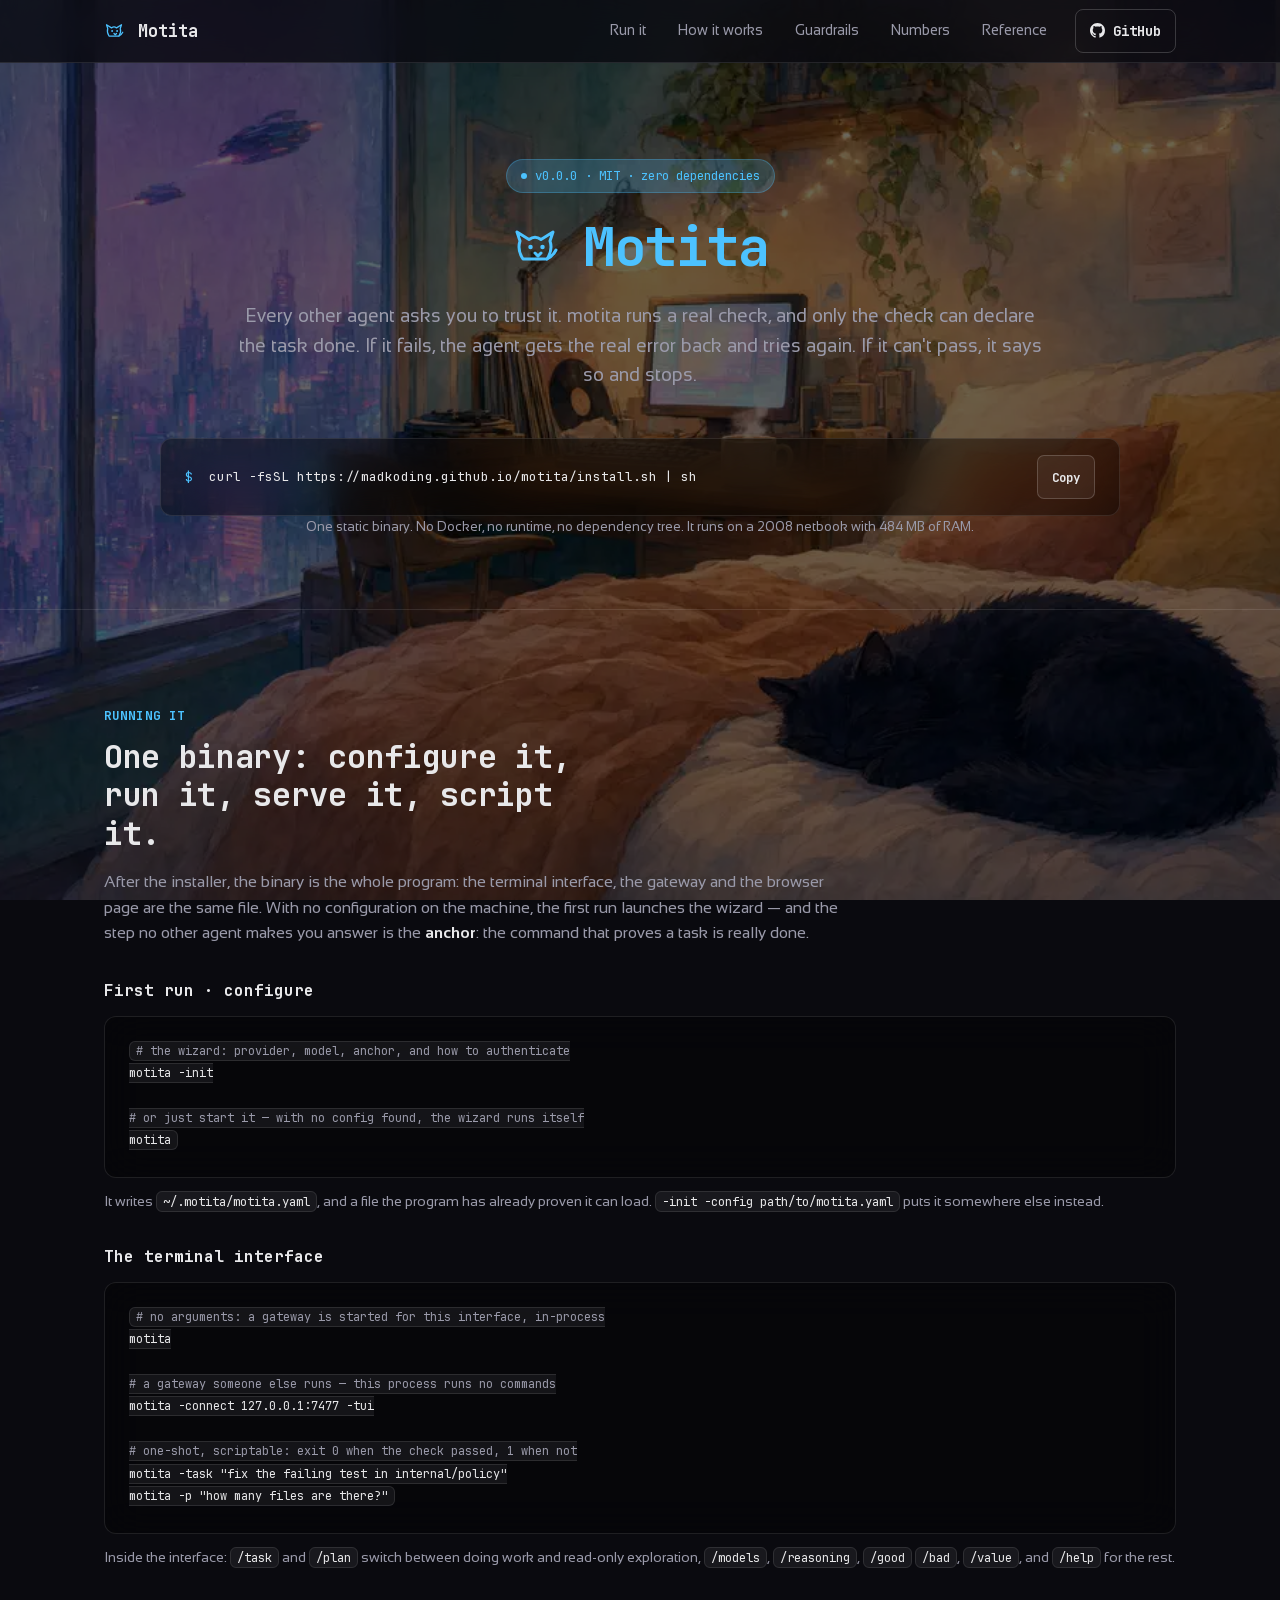
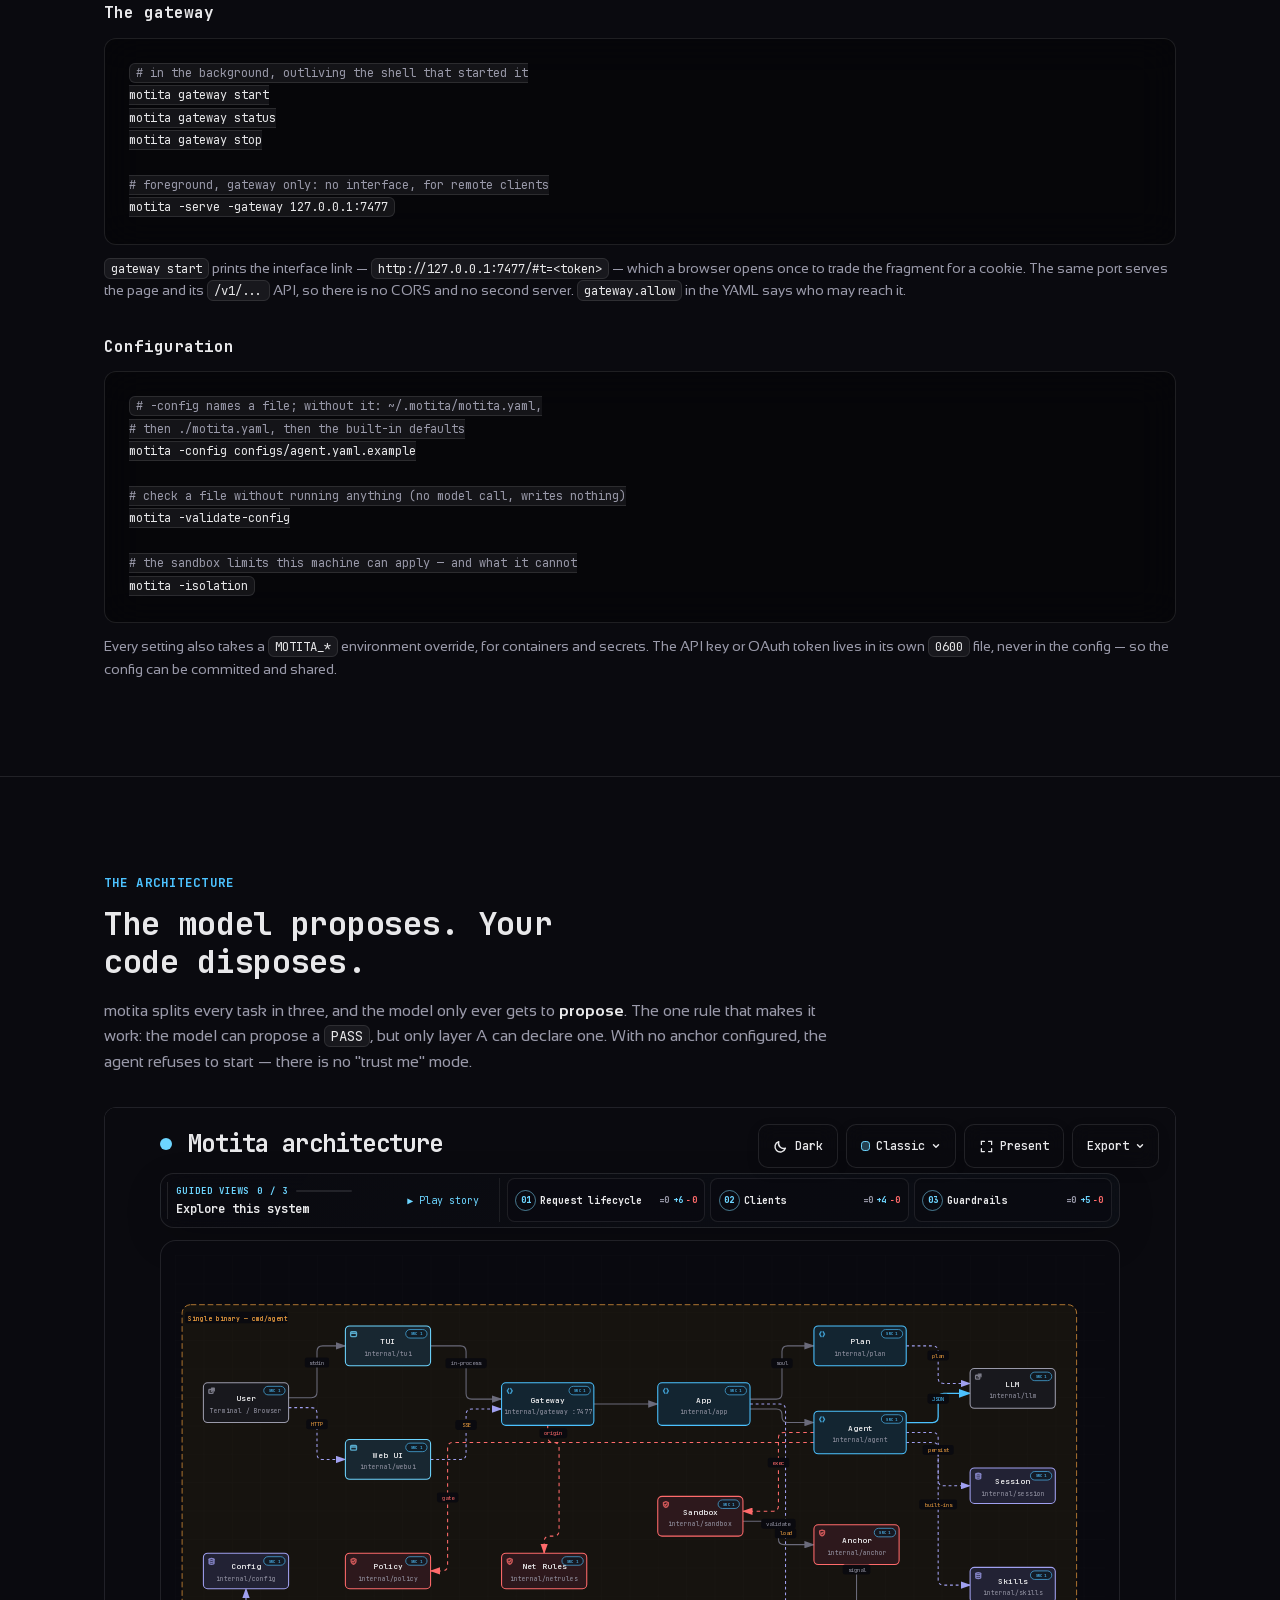
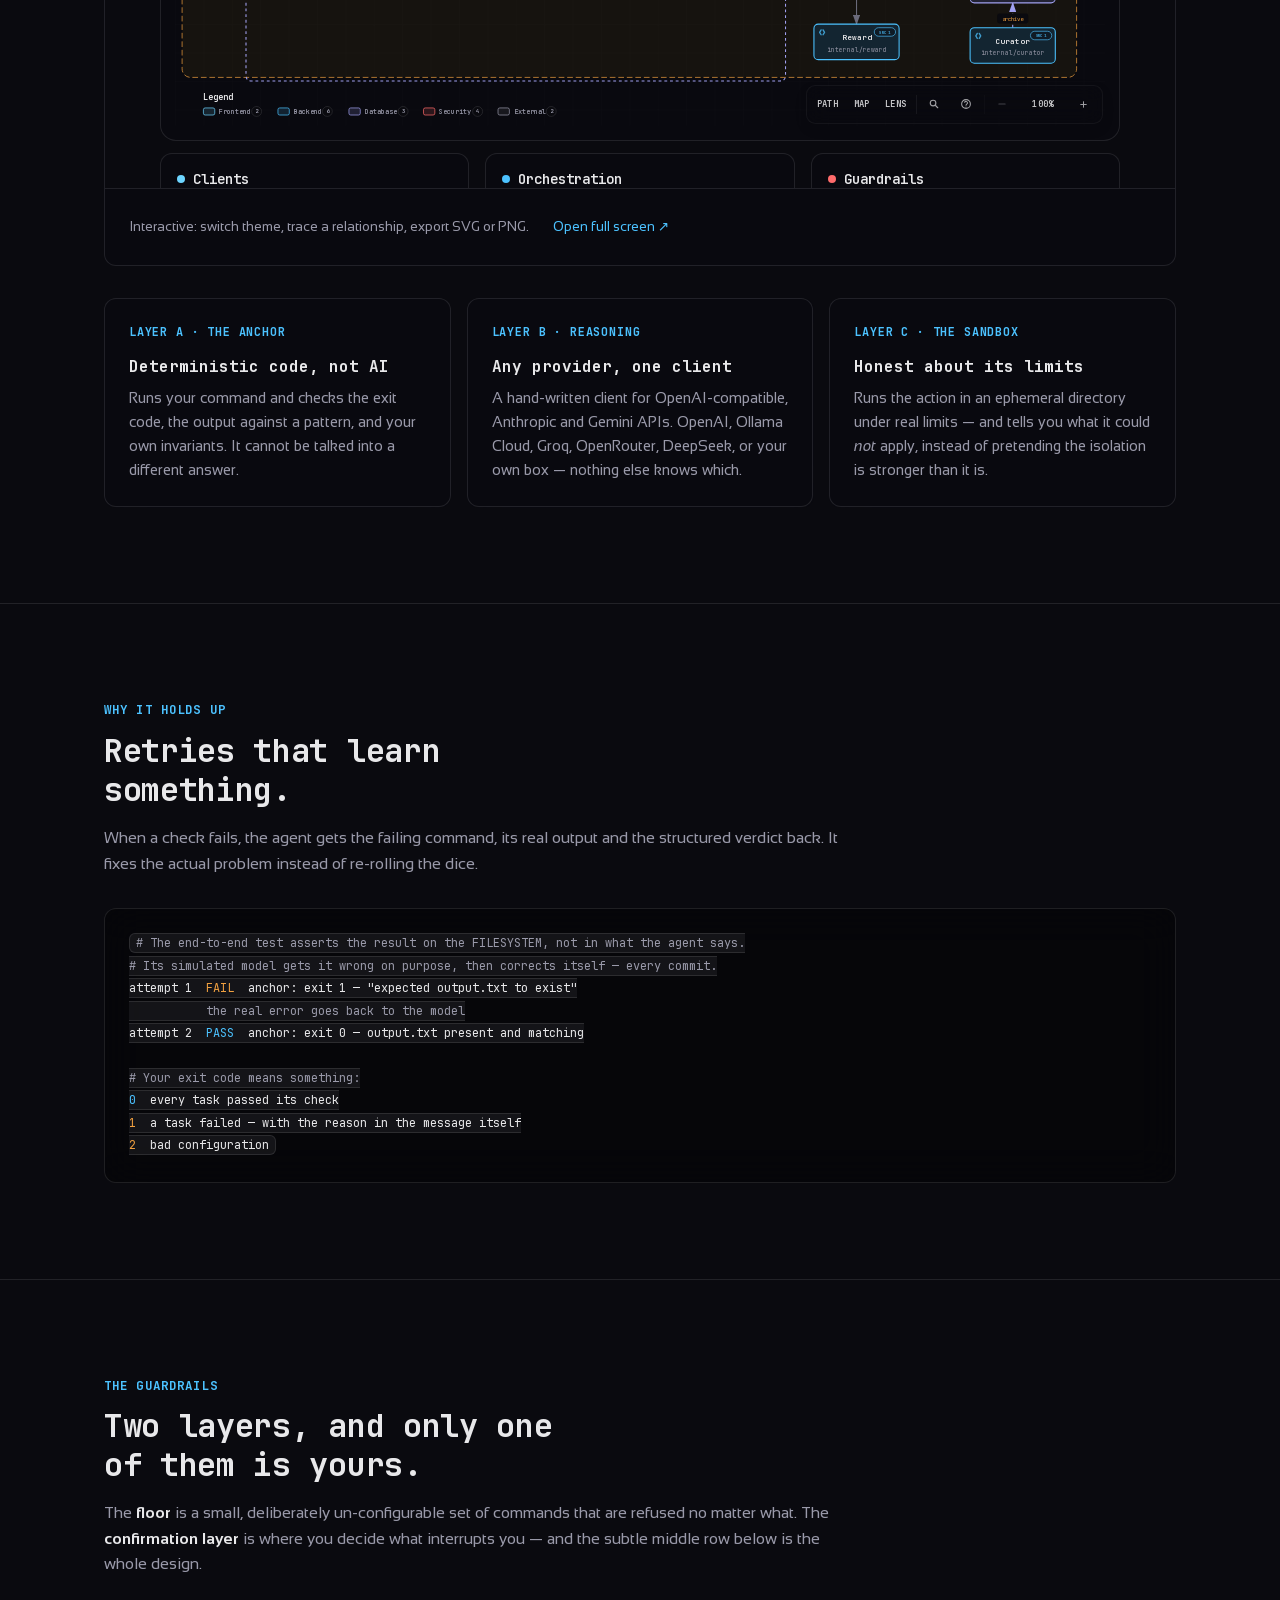
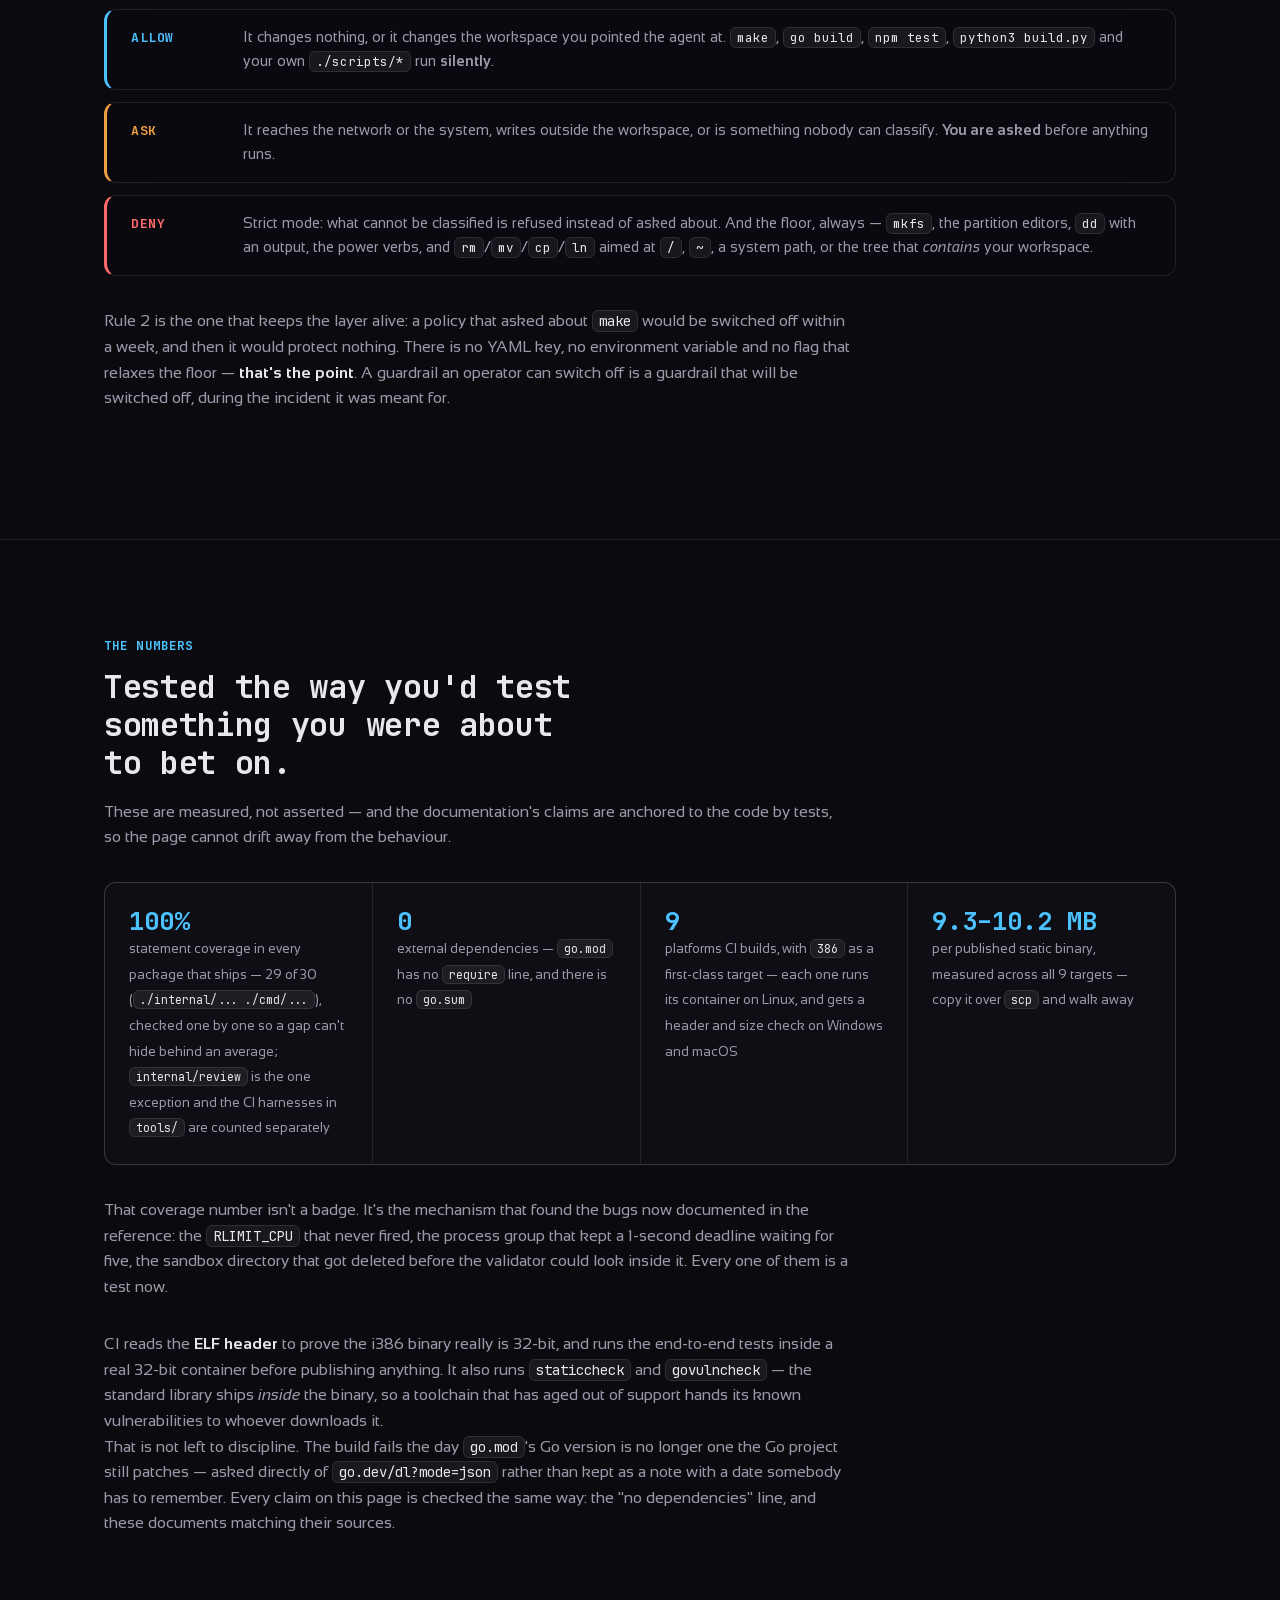
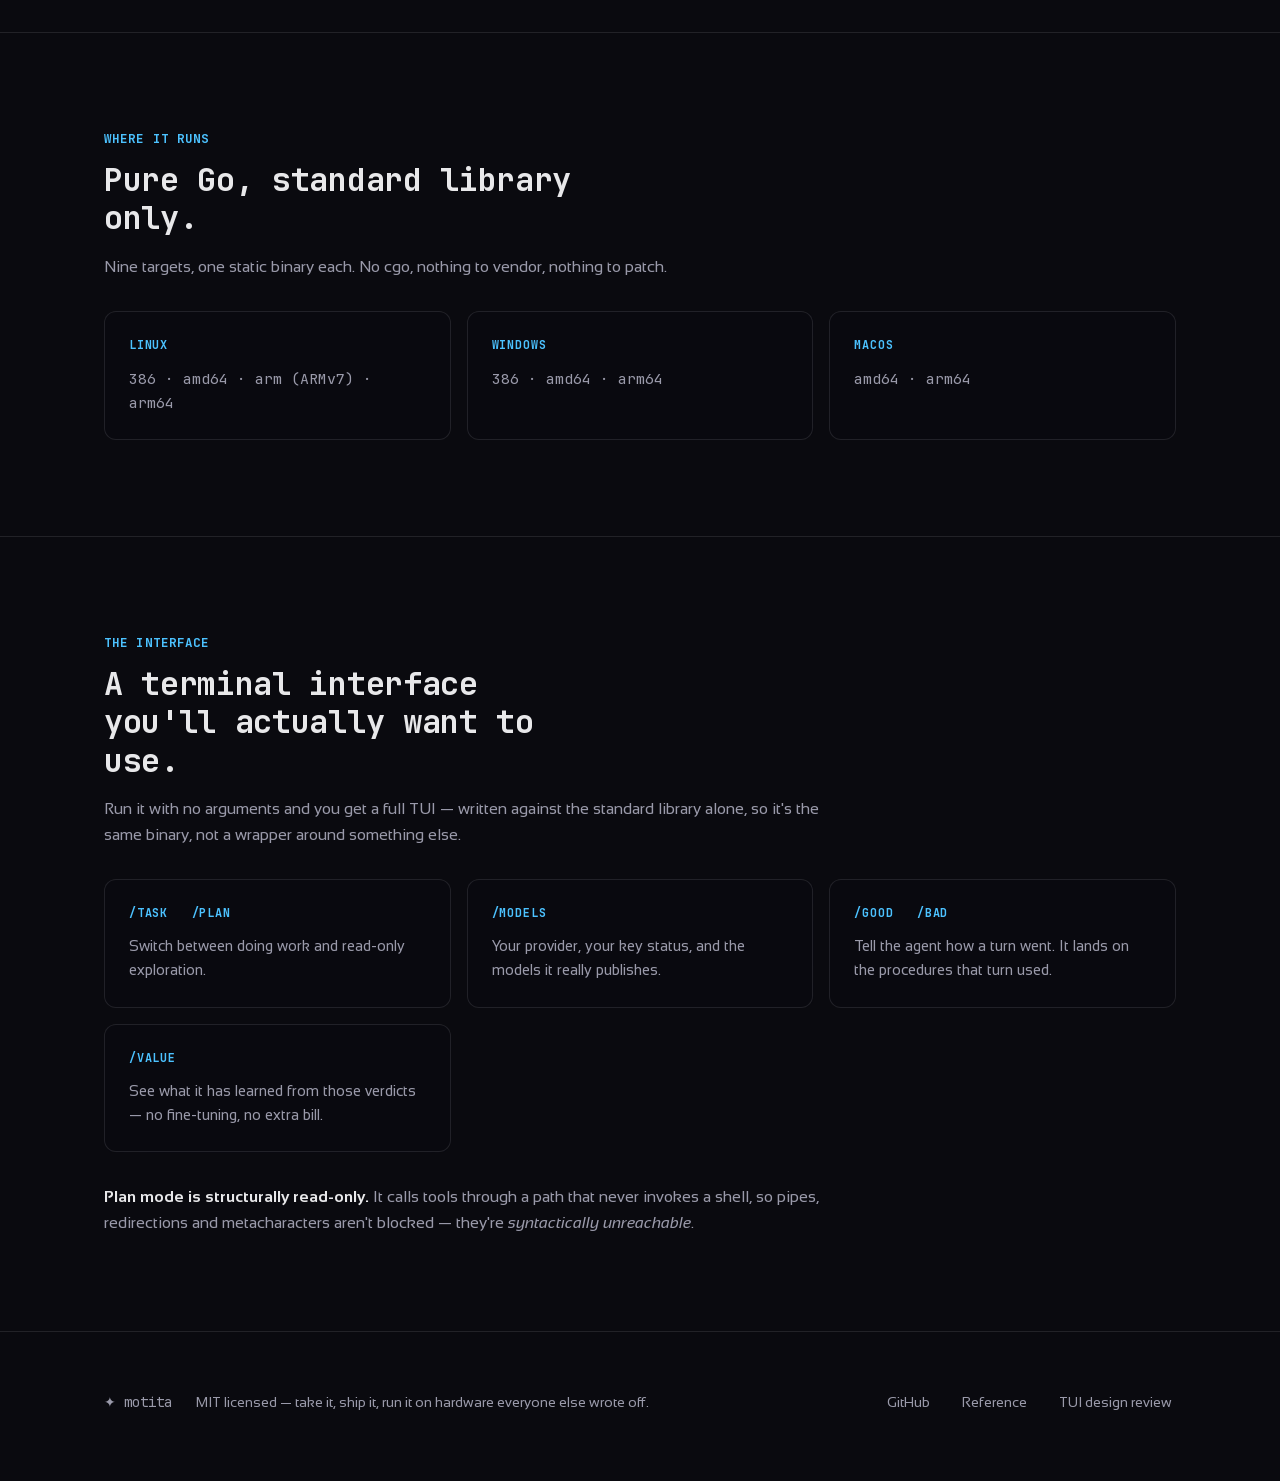
==== site/index.html @ f277465b "feat(site): the product's own design system, and a diagram that keeps up The pages were a palette of" ====
<!DOCTYPE html>
<html lang="en">
<head>
<meta charset="utf-8">
<meta name="viewport" content="width=device-width, initial-scale=1">
<title>Motita — the AI agent that has to prove it finished</title>
<meta name="description" content="A three-layer AI agent that runs a real check to prove a task is done. One static binary, zero dependencies, runs on a 2008 netbook.">
<meta name="color-scheme" content="dark">
<link rel="icon" href="data:image/svg+xml,<svg xmlns='http://www.w3.org/2000/svg' viewBox='0 0 32 32'><g stroke='%234cc2ff' stroke-width='2' fill='none' stroke-linecap='round' stroke-linejoin='round'><path d='M8 24 Q4 18 6 12 L4 6 L12 11 Q16 8 20 11 L28 6 L26 12 Q28 18 24 24 Z'/><circle cx='13' cy='16' r='1.5' fill='%234cc2ff' stroke='none'/><circle cx='21' cy='16' r='1.5' fill='%234cc2ff' stroke='none'/><path d='M16 20 L18 22 L20 20'/><path d='M24 24 Q28 22 30 18'/></g></svg>">
<!-- Preload the two faces the first paint needs, so the headline is not
     re-laid-out after the illustration has already shown. -->
<link rel="preload" href="fonts/Sansation-Bold.woff2" as="font" type="font/woff2" crossorigin>
<link rel="preload" href="fonts/Sansation-Regular.woff2" as="font" type="font/woff2" crossorigin>
<style>
  /* ─── The product's own fonts, self-hosted ──────────────────────
   * These are the SAME files the browser interface embeds (web/public/),
   * copied verbatim, so page and product are one artifact instead of two
   * that merely resemble each other. Self-hosted and not from a CDN: the
   * binary ships with zero external dependencies, and a page that pulled
   * its type from fonts.googleapis.com would be a claim it cannot keep.
   *
   * Weights are the ones the family actually HAS: Sansation is 300/400/700
   * (+ italics). Writing 500 or 600 here would be a request the browser
   * fakes by synthesis, which is a different letterform, not a heavier one.
   *
   * The icon face (JetBrainsMonoNerdFont-Icons.woff2, 932 KB of PUA glyphs)
   * is deliberately NOT copied: no page here prints a Nerd Font icon, and
   * fetching 932 KB to never draw a glyph is the waste the app's own
   * unicode-range exists to prevent. */
  @font-face {
    font-family: 'Sansation'; font-weight: 300; font-style: normal;
    src: url(fonts/Sansation-Light.woff2) format('woff2'); font-display: swap;
  }
  @font-face {
    font-family: 'Sansation'; font-weight: 300; font-style: italic;
    src: url(fonts/Sansation-LightItalic.woff2) format('woff2'); font-display: swap;
  }
  @font-face {
    font-family: 'Sansation'; font-weight: 400; font-style: normal;
    src: url(fonts/Sansation-Regular.woff2) format('woff2'); font-display: swap;
  }
  @font-face {
    font-family: 'Sansation'; font-weight: 400; font-style: italic;
    src: url(fonts/Sansation-Italic.woff2) format('woff2'); font-display: swap;
  }
  @font-face {
    font-family: 'Sansation'; font-weight: 700; font-style: normal;
    src: url(fonts/Sansation-Bold.woff2) format('woff2'); font-display: swap;
  }
  @font-face {
    font-family: 'Sansation'; font-weight: 700; font-style: italic;
    src: url(fonts/Sansation-BoldItalic.woff2) format('woff2'); font-display: swap;
  }
  @font-face {
    font-family: 'JetBrainsMonoNF'; font-weight: 400; font-style: normal;
    src: url(fonts/JetBrainsMonoNerdFont-Regular.woff2) format('woff2'); font-display: swap;
  }
  @font-face {
    font-family: 'JetBrainsMonoNF'; font-weight: 700; font-style: normal;
    src: url(fonts/JetBrainsMonoNerdFont-Bold.woff2) format('woff2'); font-display: swap;
  }

  /* ─── Design system: motita's own ────────────────────────────────
   * Every token below is read off the running product, not invented:
   *   accent          #4cc2ff  — the app's --accent (tailwind.config.js)
   *   base            #0a0a0f  — .app-bg's background-color
   *   surface         rgba(10,10,16,.78) — .frosted, over the illustration
   *   fg              #e8e8ea  — the app's primary text
   *   muted-fg        #9a9aaa  — the app's secondary text
   *   faint           #6a6a7a  — the app's labels and section headings
   *   warning         #f0a040  — the app's warning (App.tsx)
   *   danger          #ff6b6b  — the app's danger (tailwind.config.js)
   * The page kept a green (#22C55E) that appears nowhere in the product,
   * which meant the site and the thing it describes were two different
   * designs. Tokens first, so every surface reads from one place. */
  :root {
    color-scheme: dark;
    --bg: #0a0a0f;
    --bg-deep: rgba(0, 0, 0, 0.38);
    --card: rgba(10, 10, 16, 0.78);
    --card-solid: #16161e;
    --muted: rgba(255, 255, 255, 0.06);
    --fg: #e8e8ea;
    --muted-fg: #9a9aaa;
    --faint: #6a6a7a;
    --border: rgba(255, 255, 255, 0.10);
    --border-strong: rgba(255, 255, 255, 0.18);
    --accent: #4cc2ff;
    --accent-dim: #3aa8e0;
    --accent-glow: rgba(76, 194, 255, 0.2);
    --on-accent: #0a0a0f;
    --amber: #f0a040;
    --rose: #ff6b6b;
    --cyan: #6dd5ff;
    --violet: #a0a0f0;
    --ring: #4cc2ff;
    --mono: 'JetBrainsMonoNF', ui-monospace, SFMono-Regular, Menlo, monospace;
    --sans: 'Sansation', system-ui, -apple-system, 'Segoe UI', sans-serif;
    --radius: 12px;
    --radius-lg: 16px;
    --blur: blur(20px) saturate(1.3);
    --space-1: 4px;  --space-2: 8px;  --space-3: 12px; --space-4: 16px;
    --space-5: 24px; --space-6: 32px; --space-7: 48px; --space-8: 64px; --space-9: 96px;
  }

  /* The frosted panel: the app's .frosted, and the reason the illustration
     can sit behind the whole page instead of only at the top. */
  .frosted {
    background: var(--card);
    backdrop-filter: var(--blur);
    -webkit-backdrop-filter: var(--blur);
  }

  *, *::before, *::after { box-sizing: border-box; }

  html { scroll-behavior: smooth; }
  @media (prefers-reduced-motion: reduce) {
    html { scroll-behavior: auto; }
    *, *::before, *::after { animation-duration: .01ms !important; transition-duration: .01ms !important; }
  }

  /* ─── The illustration, exactly as the app ships it ──────────────
   * site/chat-bg.webp is a byte copy of web/public/chat-bg.webp, the same
   * picture the browser interface paints behind its own panels. Fixed and
   * cover, so it reads as one continuous scene under a scrolling page
   * instead of a repeating texture.
   *
   * The dark base colour is painted UNDER the image and is what the
   * frosted panels are measured against: on a phone the illustration is
   * narrow, and an unloaded image would otherwise leave text on white.
   *
   * It is decorative and it is NOT the content: `prefers-reduced-data`
   * drops it, and so does a reader who cannot load it. Everything the
   * page claims stands on its own without it. */
  body {
    margin: 0;
    background-color: var(--bg);
    color: var(--fg);
    font-family: var(--sans);
    font-size: 16px;
    line-height: 1.6;
    -webkit-font-smoothing: antialiased;
    overflow-x: hidden;
  }
  body::before {
    content: "";
    position: fixed;
    inset: 0;
    z-index: -1;
    background-image: url(chat-bg.webp);
    background-size: cover;
    background-position: center;
    background-repeat: no-repeat;
    /* The scene is bright, and the panels are only 78% opaque. This scrim
       is what keeps body text legible over the lit window on the left. */
    filter: brightness(0.42) saturate(0.9);
  }
  @media (prefers-reduced-data: reduce) {
    body::before { background-image: none; }
  }

  .wrap { max-width: 1120px; margin: 0 auto; padding: 0 var(--space-5); position: relative; z-index: 1; }

  a { color: var(--accent); text-decoration: none; }
  a:hover { text-decoration: underline; text-underline-offset: 3px; }

  /* Visible focus on EVERY interactive control, including in the header. */
  a:focus-visible, button:focus-visible {
    outline: 2px solid var(--ring);
    outline-offset: 3px;
    border-radius: 6px;
  }

  code, kbd, .mono { font-family: var(--mono); }
  code {
    background: var(--muted);
    border: 1px solid var(--border);
    border-radius: 6px;
    padding: 1px 6px;
    font-size: .875em;
    color: var(--fg);
  }

  /* ---------- skip link ---------- */
  .skip {
    position: absolute; left: -9999px; top: 0;
    background: var(--accent); color: var(--on-accent);
    padding: var(--space-3) var(--space-4); border-radius: 0 0 var(--radius) 0;
    font-weight: 700; z-index: 100;
  }
  .skip:focus { left: 0; }

  /* ---------- header ---------- */
  /* Same frosted panel the app's own header uses, so the illustration runs
     the full height of the page and the bar reads as glass over it. */
  header {
    position: sticky; top: 0; z-index: 50;
    background: rgba(10, 10, 16, 0.82);
    backdrop-filter: var(--blur);
    -webkit-backdrop-filter: var(--blur);
    border-bottom: 1px solid var(--border);
  }
  .bar { display: flex; align-items: center; gap: var(--space-5); height: 62px; }
  .brand {
    font-family: var(--mono); font-weight: 700; font-size: 1.05rem;
    color: var(--fg); display: flex; align-items: center; gap: var(--space-2);
    white-space: nowrap;
  }
  .brand span, .brand svg { color: var(--accent); }
  nav { margin-left: auto; display: flex; align-items: center; gap: var(--space-5); }
  /* inline-flex + min-height, so the links keep the same visual line they had
     while the tappable box reaches 44px. A text-only link measures ~23px tall,
     and a short label like "Run it" only 36px wide - both are misses on a phone
     and invisible in a screenshot. The horizontal padding is what carries the
     short labels: it is 4px a side, so the row looks unchanged. */
  nav a {
    color: var(--muted-fg); font-size: .9rem; font-weight: 400; white-space: nowrap;
    display: inline-flex; align-items: center; justify-content: center;
    min-height: 44px; padding: 0 var(--space-1);
  }
  nav a:hover { color: var(--fg); text-decoration: none; }
  .gh {
    display: inline-flex; align-items: center; gap: var(--space-2);
    border: 1px solid var(--border-strong); border-radius: 8px;
    padding: 10px 14px; color: var(--fg); font-size: .875rem; font-weight: 700;
    font-family: var(--mono); min-height: 44px;
  }
  .gh:hover { border-color: var(--accent); text-decoration: none; background: var(--accent-glow); }
  @media (max-width: 860px) { nav a:not(.gh) { display: none; } }

  /* ---------- hero ---------- */
  .hero { padding: var(--space-9) 0 var(--space-7); text-align: center; }
  .pill {
    display: inline-flex; align-items: center; gap: var(--space-2);
    font-family: var(--mono); font-size: .78rem; font-weight: 400;
    color: var(--accent); background: var(--accent-glow);
    border: 1px solid rgba(76, 194, 255, 0.28); border-radius: 100px;
    padding: 6px 14px; margin-bottom: var(--space-5);
  }
  .dot { width: 6px; height: 6px; border-radius: 50%; background: var(--accent); }

  h1 {
    font-family: var(--mono); font-weight: 700;
    font-size: clamp(2rem, 5.2vw, 3.35rem);
    line-height: 1.12; letter-spacing: -.02em;
    margin: 0 0 var(--space-5); max-width: 20ch; margin-inline: auto;
  }
  h1 em { font-style: normal; color: var(--accent); }
  .hero-title { color: var(--accent); display: flex; align-items: center; justify-content: center; gap: var(--space-3); }
  .hero-title svg { color: var(--accent); flex-shrink: 0; }
  .lede {
    font-size: clamp(1rem, 2vw, 1.16rem); color: var(--muted-fg);
    max-width: 62ch; margin: 0 auto var(--space-7);
  }

  /* ---------- install ---------- */
  .install { max-width: 960px; margin: 0 auto var(--space-5); }
  .cmd {
    display: flex; align-items: center; gap: var(--space-4);
    background: rgba(0, 0, 0, 0.42); border: 1px solid var(--border);
    border-radius: var(--radius); padding: var(--space-4) var(--space-5);
    font-family: var(--mono); font-size: .8rem; text-align: left;
    backdrop-filter: var(--blur);
    -webkit-backdrop-filter: var(--blur);
  }
  .cmd .prompt { color: var(--accent); user-select: none; flex: none; }
  .cmd code {
    background: none; border: 0; padding: 0; flex: 1;
    overflow-x: auto; white-space: nowrap; color: var(--fg); font-size: .8rem;
  }
  .copy {
    flex: none; background: var(--muted); color: var(--fg);
    border: 1px solid var(--border-strong); border-radius: 7px;
    padding: 11px 14px; font-family: var(--mono); font-size: .78rem;
    font-weight: 700; cursor: pointer; min-height: 44px;
    transition: background .15s ease, border-color .15s ease;
  }
  .copy:hover { background: var(--border); border-color: var(--accent); }
  .hero-note { font-size: .82rem; color: var(--muted-fg); margin: 0; }

  /* ---------- run: launch commands ---------- */
  /* The four blocks are a grid, and a grid child defaults to min-width:auto —
     meaning the longest command inside a <pre> stretches the column instead of
     scrolling inside it. min-width:0 is what keeps the page from going wide on a
     phone; the code block scrolls, the layout does not. */
  .run { display: grid; gap: var(--space-6); margin-top: var(--space-6); }
  .run > div { min-width: 0; }
  .run h3 { margin-top: 0; }
  .run pre { margin-top: var(--space-3); }
  .run .hint {
    color: var(--muted-fg); font-size: .88rem; margin: var(--space-3) 0 0;
  }

  /* ---------- sections ---------- */
  section { padding: var(--space-9) 0; border-top: 1px solid var(--border); }
  .eyebrow {
    font-family: var(--mono); font-size: .78rem; font-weight: 700;
    color: var(--accent); letter-spacing: .09em; text-transform: uppercase;
    margin: 0 0 var(--space-3);
  }
  h2 {
    font-family: var(--mono); font-size: clamp(1.4rem, 3.2vw, 2rem);
    font-weight: 700; letter-spacing: -.01em; line-height: 1.2;
    margin: 0 0 var(--space-4); max-width: 26ch;
  }
  h3 { font-family: var(--mono); font-size: 1rem; font-weight: 700; margin: 0 0 var(--space-2); }
  .sub { color: var(--muted-fg); max-width: 68ch; margin: 0 0 var(--space-6); }
  .sub strong { color: var(--fg); font-weight: 700; }

  /* Cards are frosted panels now, not opaque blocks: the illustration
     shows through every one of them the same way it does in the app. */
  .cards {
    display: grid; gap: var(--space-4);
    grid-template-columns: repeat(auto-fit, minmax(min(100%, 280px), 1fr));
  }
  .card {
    background: var(--card); border: 1px solid var(--border);
    border-radius: var(--radius); padding: var(--space-5);
    backdrop-filter: var(--blur);
    -webkit-backdrop-filter: var(--blur);
  }
  .card p { margin: 0; color: var(--muted-fg); font-size: .93rem; }
  .card .k {
    font-family: var(--mono); font-size: .74rem; font-weight: 700;
    color: var(--accent); letter-spacing: .07em; text-transform: uppercase;
    display: block; margin-bottom: var(--space-3);
  }

  ul.plain { list-style: none; padding: 0; margin: 0; }
  ul.plain li {
    position: relative; padding-left: var(--space-5);
    color: var(--muted-fg); font-size: .93rem; margin-bottom: var(--space-3);
  }
  ul.plain li::before {
    content: "▸"; position: absolute; left: 0; color: var(--accent);
  }
  ul.plain li strong { color: var(--fg); }

  /* ---------- verdict table ---------- */
  .verdicts { display: grid; gap: var(--space-3); }
  .v {
    display: grid; grid-template-columns: 96px 1fr; gap: var(--space-4);
    align-items: baseline; background: var(--card);
    border: 1px solid var(--border); border-left-width: 3px;
    border-radius: var(--radius); padding: var(--space-4) var(--space-5);
    backdrop-filter: var(--blur);
    -webkit-backdrop-filter: var(--blur);
  }
  .v.allow { border-left-color: var(--accent); }
  .v.ask   { border-left-color: var(--amber); }
  .v.deny  { border-left-color: var(--rose); }
  .v b { font-family: var(--mono); font-size: .82rem; letter-spacing: .04em; }
  .v.allow b { color: var(--accent); }
  .v.ask b { color: var(--amber); }
  .v.deny b { color: var(--rose); }
  .v span { color: var(--muted-fg); font-size: .92rem; }
  .v span code { font-size: .85em; }
  @media (max-width: 560px) { .v { grid-template-columns: 1fr; gap: var(--space-2); } }

  /* ---------- stats ---------- */
  /* The 1px gap is the border colour showing through, so the seams match
     the panels. Each cell is frosted like every other surface. */
  .stats {
    display: grid; gap: 1px; background: var(--border);
    border: 1px solid var(--border); border-radius: var(--radius);
    grid-template-columns: repeat(auto-fit, minmax(min(100%, 168px), 1fr));
    overflow: hidden;
  }
  .stat { background: var(--card); padding: var(--space-5); backdrop-filter: var(--blur); -webkit-backdrop-filter: var(--blur); }
  .stat .n {
    font-family: var(--mono); font-size: 1.6rem; font-weight: 700;
    color: var(--accent); line-height: 1.1; display: block;
  }
  .stat .l { font-size: .82rem; color: var(--muted-fg); margin-top: var(--space-2); }

  /* ---------- diagram ---------- */
  .diagram {
    background: var(--card); border: 1px solid var(--border);
    border-radius: var(--radius); overflow: hidden; margin-top: var(--space-6);
    backdrop-filter: var(--blur);
    -webkit-backdrop-filter: var(--blur);
  }
  .diagram iframe {
    width: 100%; height: 680px; border: 0; display: block; background: #0a0a0f;
  }
  .diagram .foot {
    display: flex; align-items: center; gap: var(--space-3); flex-wrap: wrap;
    padding: var(--space-4) var(--space-5); border-top: 1px solid var(--border);
    font-size: .85rem; color: var(--muted-fg);
  }

  /* ---------- code block ---------- */
  /* --bg-deep is a translucent black over the illustration rather than an
     opaque navy: the page is one continuous scene, and a solid slab in the
     middle of it reads as a hole. */
  pre {
    background: var(--bg-deep); border: 1px solid var(--border);
    border-radius: var(--radius); padding: var(--space-5);
    overflow-x: auto; font-size: .85rem; line-height: 1.65; margin: 0;
    backdrop-filter: var(--blur);
    -webkit-backdrop-filter: var(--blur);
  }
  pre .c { color: var(--muted-fg); }
  pre .g { color: var(--accent); }
  pre .y { color: var(--amber); }

  /* ---------- footer ---------- */
  footer {
    border-top: 1px solid var(--border); padding: var(--space-7) 0;
    color: var(--muted-fg); font-size: .875rem;
  }
  .frow { display: flex; gap: var(--space-5); flex-wrap: wrap; align-items: center; }
  .frow .sep { flex: 1; }
  footer a {
    color: var(--muted-fg); display: inline-flex; align-items: center;
    min-height: 44px; padding: 0 var(--space-1);
  }
  footer a:hover { color: var(--accent); }
  /* The inline "open full screen" link gets the same touch area as the rest. */
  .diagram .foot a { display: inline-flex; align-items: center; min-height: 44px; }

  .sr { position: absolute; width: 1px; height: 1px; padding: 0; margin: -1px; overflow: hidden; clip: rect(0 0 0 0); white-space: nowrap; border: 0; }
</style>
</head>
<body>
<a class="skip" href="#main">Skip to content</a>

<header>
  <div class="wrap bar">
    <span class="brand"><svg viewBox="0 0 32 32" width="20" height="20" style="vertical-align:middle;margin-right:6px"><g stroke="currentColor" stroke-width="2" fill="none" stroke-linecap="round" stroke-linejoin="round"><path d="M8 24 Q4 18 6 12 L4 6 L12 11 Q16 8 20 11 L28 6 L26 12 Q28 18 24 24 Z"/><circle cx="13" cy="16" r="1.5" fill="currentColor" stroke="none"/><circle cx="21" cy="16" r="1.5" fill="currentColor" stroke="none"/><path d="M16 20 L18 22 L20 20"/><path d="M24 24 Q28 22 30 18"/></g></svg>Motita</span>
    <nav>
      <a href="#run">Run it</a>
      <a href="#how">How it works</a>
      <a href="#guardrails">Guardrails</a>
      <a href="#numbers">Numbers</a>
      <a href="REFERENCE.md">Reference</a>
      <a class="gh" href="https://github.com/madkoding/motita">
        <svg width="15" height="15" viewBox="0 0 16 16" fill="currentColor" aria-hidden="true"><path d="M8 0C3.58 0 0 3.58 0 8c0 3.54 2.29 6.53 5.47 7.59.4.07.55-.17.55-.38 0-.19-.01-.82-.01-1.49-2.01.37-2.53-.49-2.69-.94-.09-.23-.48-.94-.82-1.13-.28-.15-.68-.52-.01-.53.63-.01 1.08.58 1.23.82.72 1.21 1.87.87 2.33.66.07-.52.28-.87.51-1.07-1.78-.2-3.64-.89-3.64-3.95 0-.87.31-1.59.82-2.15-.08-.2-.36-1.02.08-2.12 0 0 .67-.21 2.2.82.64-.18 1.32-.27 2-.27s1.36.09 2 .27c1.53-1.04 2.2-.82 2.2-.82.44 1.1.16 1.92.08 2.12.51.56.82 1.27.82 2.15 0 3.07-1.87 3.75-3.65 3.95.29.25.54.73.54 1.48 0 1.07-.01 1.93-.01 2.2 0 .21.15.46.55.38A8.01 8.01 0 0 0 16 8c0-4.42-3.58-8-8-8Z"/></svg>
        GitHub
      </a>
    </nav>
  </div>
</header>

<main id="main">

  <div class="wrap hero">
    <!-- The version is NOT written here by hand: the pages workflow replaces
         the marker below with the tag being published, so this line cannot
         drift from what was actually released. It is deliberately a v0.0.0
         fallback so an unfilled marker is obvious in a local render instead of
         silently showing a plausible old number. -->
    <span class="pill"><span class="dot" aria-hidden="true"></span> <span data-motita-version>v0.0.0</span> · MIT · zero dependencies</span>
    <h1 class="hero-title"><svg viewBox="0 0 32 32" width="48" height="48" style="vertical-align:middle;margin-right:12px"><g stroke="currentColor" stroke-width="2" fill="none" stroke-linecap="round" stroke-linejoin="round"><path d="M8 24 Q4 18 6 12 L4 6 L12 11 Q16 8 20 11 L28 6 L26 12 Q28 18 24 24 Z"/><circle cx="13" cy="16" r="1.5" fill="currentColor" stroke="none"/><circle cx="21" cy="16" r="1.5" fill="currentColor" stroke="none"/><path d="M16 20 L18 22 L20 20"/><path d="M24 24 Q28 22 30 18"/></g></svg>Motita</h1>
    <p class="lede">
      Every other agent asks you to trust it. motita runs a real check, and only
      the check can declare the task done. If it fails, the agent gets the real
      error back and tries again. If it can't pass, it says so and stops.
    </p>

    <div class="install">
      <div class="cmd">
        <span class="prompt" aria-hidden="true">$</span>
        <code id="install-cmd">curl -fsSL https://madkoding.github.io/motita/install.sh | sh</code>
        <button class="copy" type="button" data-copy="install-cmd">Copy</button>
        <span class="sr" role="status" id="copy-status"></span>
      </div>
      <p class="hero-note">One static binary. No Docker, no runtime, no dependency tree. It runs on a 2008 netbook with 484 MB of RAM.</p>
    </div>

  </div>

  <section id="run">
    <div class="wrap">
      <p class="eyebrow">Running it</p>
      <h2>One binary: configure it, run it, serve it, script it.</h2>
      <p class="sub">
        After the installer, the binary is the whole program: the terminal interface,
        the gateway and the browser page are the same file. With no configuration on
        the machine, the first run launches the wizard — and the step no other agent
        makes you answer is the <strong>anchor</strong>: the command that proves a task
        is really done.
      </p>

      <div class="run">
        <div>
          <h3>First run · configure</h3>
<pre><code><span class="c"># the wizard: provider, model, anchor, and how to authenticate</span>
motita -init

<span class="c"># or just start it — with no config found, the wizard runs itself</span>
motita</code></pre>
          <p class="hint">
            It writes <code>~/.motita/motita.yaml</code>, and a file the program has
            already proven it can load. <code>-init -config path/to/motita.yaml</code>
            puts it somewhere else instead.
          </p>
        </div>

        <div>
          <h3>The terminal interface</h3>
<pre><code><span class="c"># no arguments: a gateway is started for this interface, in-process</span>
motita

<span class="c"># a gateway someone else runs — this process runs no commands</span>
motita -connect 127.0.0.1:7477 -tui

<span class="c"># one-shot, scriptable: exit 0 when the check passed, 1 when not</span>
motita -task "fix the failing test in internal/policy"
motita -p "how many files are there?"</code></pre>
          <p class="hint">
            Inside the interface: <code>/task</code> and <code>/plan</code> switch between
            doing work and read-only exploration, <code>/models</code>,
            <code>/reasoning</code>, <code>/good</code> <code>/bad</code>,
            <code>/value</code>, and <code>/help</code> for the rest.
          </p>
        </div>

        <div>
          <h3>The gateway</h3>
<pre><code><span class="c"># in the background, outliving the shell that started it</span>
motita gateway start
motita gateway status
motita gateway stop

<span class="c"># foreground, gateway only: no interface, for remote clients</span>
motita -serve -gateway 127.0.0.1:7477</code></pre>
          <p class="hint">
            <code>gateway start</code> prints the interface link —
            <code>http://127.0.0.1:7477/#t=&lt;token&gt;</code> — which a browser opens
            once to trade the fragment for a cookie. The same port serves the page and
            its <code>/v1/...</code> API, so there is no CORS and no second server.
            <code>gateway.allow</code> in the YAML says who may reach it.
          </p>
        </div>

        <div>
          <h3>Configuration</h3>
<pre><code><span class="c"># -config names a file; without it: ~/.motita/motita.yaml,</span>
<span class="c"># then ./motita.yaml, then the built-in defaults</span>
motita -config configs/agent.yaml.example

<span class="c"># check a file without running anything (no model call, writes nothing)</span>
motita -validate-config

<span class="c"># the sandbox limits this machine can apply — and what it cannot</span>
motita -isolation</code></pre>
          <p class="hint">
            Every setting also takes a <code>MOTITA_*</code> environment override, for
            containers and secrets. The API key or OAuth token lives in its own
            <code>0600</code> file, never in the config — so the config can be committed
            and shared.
          </p>
        </div>
      </div>
    </div>
  </section>

  <section id="how">
    <div class="wrap">
      <p class="eyebrow">The architecture</p>
      <h2>The model proposes. Your code disposes.</h2>
      <p class="sub">
        motita splits every task in three, and the model only ever gets to
        <strong>propose</strong>. The one rule that makes it work: the model can propose a
        <code>PASS</code>, but only layer A can declare one. With no anchor configured,
        the agent refuses to start — there is no "trust me" mode.
      </p>

      <div class="diagram">
        <iframe src="architecture.html?theme=dark" title="Interactive motita architecture diagram" loading="lazy"></iframe>
        <div class="foot">
          <span>Interactive: switch theme, trace a relationship, export SVG or PNG.</span>
          <span class="sep"></span>
          <a href="architecture.html" target="_blank" rel="noopener">Open full screen ↗</a>
        </div>
      </div>

      <div class="cards" style="margin-top: var(--space-6)">
        <div class="card">
          <span class="k">Layer A · the anchor</span>
          <h3>Deterministic code, not AI</h3>
          <p>Runs your command and checks the exit code, the output against a pattern, and your own invariants. It cannot be talked into a different answer.</p>
        </div>
        <div class="card">
          <span class="k">Layer B · reasoning</span>
          <h3>Any provider, one client</h3>
          <p>A hand-written client for OpenAI-compatible, Anthropic and Gemini APIs. OpenAI, Ollama Cloud, Groq, OpenRouter, DeepSeek, or your own box — nothing else knows which.</p>
        </div>
        <div class="card">
          <span class="k">Layer C · the sandbox</span>
          <h3>Honest about its limits</h3>
          <p>Runs the action in an ephemeral directory under real limits — and tells you what it could <em>not</em> apply, instead of pretending the isolation is stronger than it is.</p>
        </div>
      </div>
    </div>
  </section>

  <section>
    <div class="wrap">
      <p class="eyebrow">Why it holds up</p>
      <h2>Retries that learn something.</h2>
      <p class="sub">
        When a check fails, the agent gets the failing command, its real output and the
        structured verdict back. It fixes the actual problem instead of re-rolling the dice.
      </p>

      <pre><code><span class="c"># The end-to-end test asserts the result on the FILESYSTEM, not in what the agent says.</span>
<span class="c"># Its simulated model gets it wrong on purpose, then corrects itself — every commit.</span>
attempt 1  <span class="y">FAIL</span>  anchor: exit 1 — "expected output.txt to exist"
           <span class="c">the real error goes back to the model</span>
attempt 2  <span class="g">PASS</span>  anchor: exit 0 — output.txt present and matching

<span class="c"># Your exit code means something:</span>
<span class="g">0</span>  every task passed its check
<span class="y">1</span>  a task failed — with the reason in the message itself
<span class="y">2</span>  bad configuration</code></pre>
    </div>
  </section>

  <section id="guardrails">
    <div class="wrap">
      <p class="eyebrow">The guardrails</p>
      <h2>Two layers, and only one of them is yours.</h2>
      <p class="sub">
        The <strong>floor</strong> is a small, deliberately un-configurable set of commands that are
        refused no matter what. The <strong>confirmation layer</strong> is where you decide what
        interrupts you — and the subtle middle row below is the whole design.
      </p>

      <div class="verdicts">
        <div class="v allow">
          <b>ALLOW</b>
          <span>It changes nothing, or it changes the workspace you pointed the agent at. <code>make</code>, <code>go build</code>, <code>npm test</code>, <code>python3 build.py</code> and your own <code>./scripts/*</code> run <strong>silently</strong>.</span>
        </div>
        <div class="v ask">
          <b>ASK</b>
          <span>It reaches the network or the system, writes outside the workspace, or is something nobody can classify. <strong>You are asked</strong> before anything runs.</span>
        </div>
        <div class="v deny">
          <b>DENY</b>
          <span>Strict mode: what cannot be classified is refused instead of asked about. And the floor, always — <code>mkfs</code>, the partition editors, <code>dd</code> with an output, the power verbs, and <code>rm</code>/<code>mv</code>/<code>cp</code>/<code>ln</code> aimed at <code>/</code>, <code>~</code>, a system path, or the tree that <em>contains</em> your workspace.</span>
        </div>
      </div>

      <p class="sub" style="margin-top: var(--space-6)">
        Rule 2 is the one that keeps the layer alive: a policy that asked about
        <code>make</code> would be switched off within a week, and then it would protect
        nothing. There is no YAML key, no environment variable and no flag that relaxes
        the floor — <strong>that's the point</strong>. A guardrail an operator can switch off is a
        guardrail that will be switched off, during the incident it was meant for.
      </p>
    </div>
  </section>

  <section id="numbers">
    <div class="wrap">
      <p class="eyebrow">The numbers</p>
      <h2>Tested the way you'd test something you were about to bet on.</h2>
      <p class="sub">
        These are measured, not asserted — and the documentation's claims are anchored to
        the code by tests, so the page cannot drift away from the behaviour.
      </p>

      <div class="stats">
        <div class="stat"><span class="n">100%</span><span class="l">statement coverage in every package that ships — 29 of 30 (<code>./internal/... ./cmd/...</code>), checked one by one so a gap can't hide behind an average; <code>internal/review</code> is the one exception and the CI harnesses in <code>tools/</code> are counted separately</span></div>
        <div class="stat"><span class="n">0</span><span class="l">external dependencies — <code>go.mod</code> has no <code>require</code> line, and there is no <code>go.sum</code></span></div>
        <div class="stat"><span class="n">9</span><span class="l">platforms CI builds, with <code>386</code> as a first-class target — each one runs its container on Linux, and gets a header and size check on Windows and macOS</span></div>
        <div class="stat"><span class="n">9.3–10.2&nbsp;MB</span><span class="l">per published static binary, measured across all 9 targets — copy it over <code>scp</code> and walk away</span></div>
      </div>

      <p class="sub" style="margin-top: var(--space-6)">
        That coverage number isn't a badge. It's the mechanism that found the bugs now
        documented in the reference: the <code>RLIMIT_CPU</code> that never fired, the process
        group that kept a 1-second deadline waiting for five, the sandbox directory that got
        deleted before the validator could look inside it. Every one of them is a test now.
      </p>

      <p class="sub" style="margin-bottom: 0">
        CI reads the <strong>ELF header</strong> to prove the i386 binary really is 32-bit, and runs the
        end-to-end tests inside a real 32-bit container before publishing anything. It also runs
        <code>staticcheck</code> and <code>govulncheck</code> — the standard library ships <em>inside</em> the
        binary, so a toolchain that has aged out of support hands its known vulnerabilities to whoever
        downloads it.
      </p>

      <p class="sub" style="margin-bottom: 0">
        That is not left to discipline. The build fails the day <code>go.mod</code>'s Go version is no
        longer one the Go project still patches — asked directly of
        <code>go.dev/dl?mode=json</code> rather than kept as a note with a date somebody has to remember.
        Every claim on this page is checked the same way: the "no dependencies" line, and these
        documents matching their sources.
      </p>
    </div>
  </section>

  <section>
    <div class="wrap">
      <p class="eyebrow">Where it runs</p>
      <h2>Pure Go, standard library only.</h2>
      <p class="sub">Nine targets, one static binary each. No cgo, nothing to vendor, nothing to patch.</p>
      <div class="cards">
        <div class="card"><span class="k">Linux</span><p class="mono">386 · amd64 · arm (ARMv7) · arm64</p></div>
        <div class="card"><span class="k">Windows</span><p class="mono">386 · amd64 · arm64</p></div>
        <div class="card"><span class="k">macOS</span><p class="mono">amd64 · arm64</p></div>
      </div>
    </div>
  </section>

  <section>
    <div class="wrap">
      <p class="eyebrow">The interface</p>
      <h2>A terminal interface you'll actually want to use.</h2>
      <p class="sub">
        Run it with no arguments and you get a full TUI — written against the standard
        library alone, so it's the same binary, not a wrapper around something else.
      </p>
      <div class="cards">
        <div class="card"><span class="k">/task &nbsp; /plan</span><p>Switch between doing work and read-only exploration.</p></div>
        <div class="card"><span class="k">/models</span><p>Your provider, your key status, and the models it really publishes.</p></div>
        <div class="card"><span class="k">/good &nbsp; /bad</span><p>Tell the agent how a turn went. It lands on the procedures that turn used.</p></div>
        <div class="card"><span class="k">/value</span><p>See what it has learned from those verdicts — no fine-tuning, no extra bill.</p></div>
      </div>
      <p class="sub" style="margin-top: var(--space-6); margin-bottom: 0">
        <strong>Plan mode is structurally read-only.</strong> It calls tools through a path that never
        invokes a shell, so pipes, redirections and metacharacters aren't blocked —
        they're <em>syntactically unreachable</em>.
      </p>
    </div>
  </section>

</main>

<footer>
  <div class="wrap frow">
    <span class="mono">✦ motita</span>
    <span>MIT licensed — take it, ship it, run it on hardware everyone else wrote off.</span>
    <span class="sep"></span>
    <a href="https://github.com/madkoding/motita">GitHub</a>
    <a href="REFERENCE.md">Reference</a>
    <a href="TUI-DESIGN-REVIEW.md">TUI design review</a>
  </div>
</footer>

<script>
  // Copy button: the only script on the page, and it degrades to a plain command.
  document.querySelectorAll('.copy').forEach(function (btn) {
    btn.addEventListener('click', async function () {
      var target = document.getElementById(btn.dataset.copy);
      var status = document.getElementById('copy-status');
      try {
        await navigator.clipboard.writeText(target.textContent.trim());
        btn.textContent = 'Copied';
        status.textContent = 'Install command copied to clipboard.';
      } catch (e) {
        status.textContent = 'Copy failed — select the command and copy it manually.';
      }
      setTimeout(function () { btn.textContent = 'Copy'; }, 1800);
    });
  });
</script>
</body>
</html>
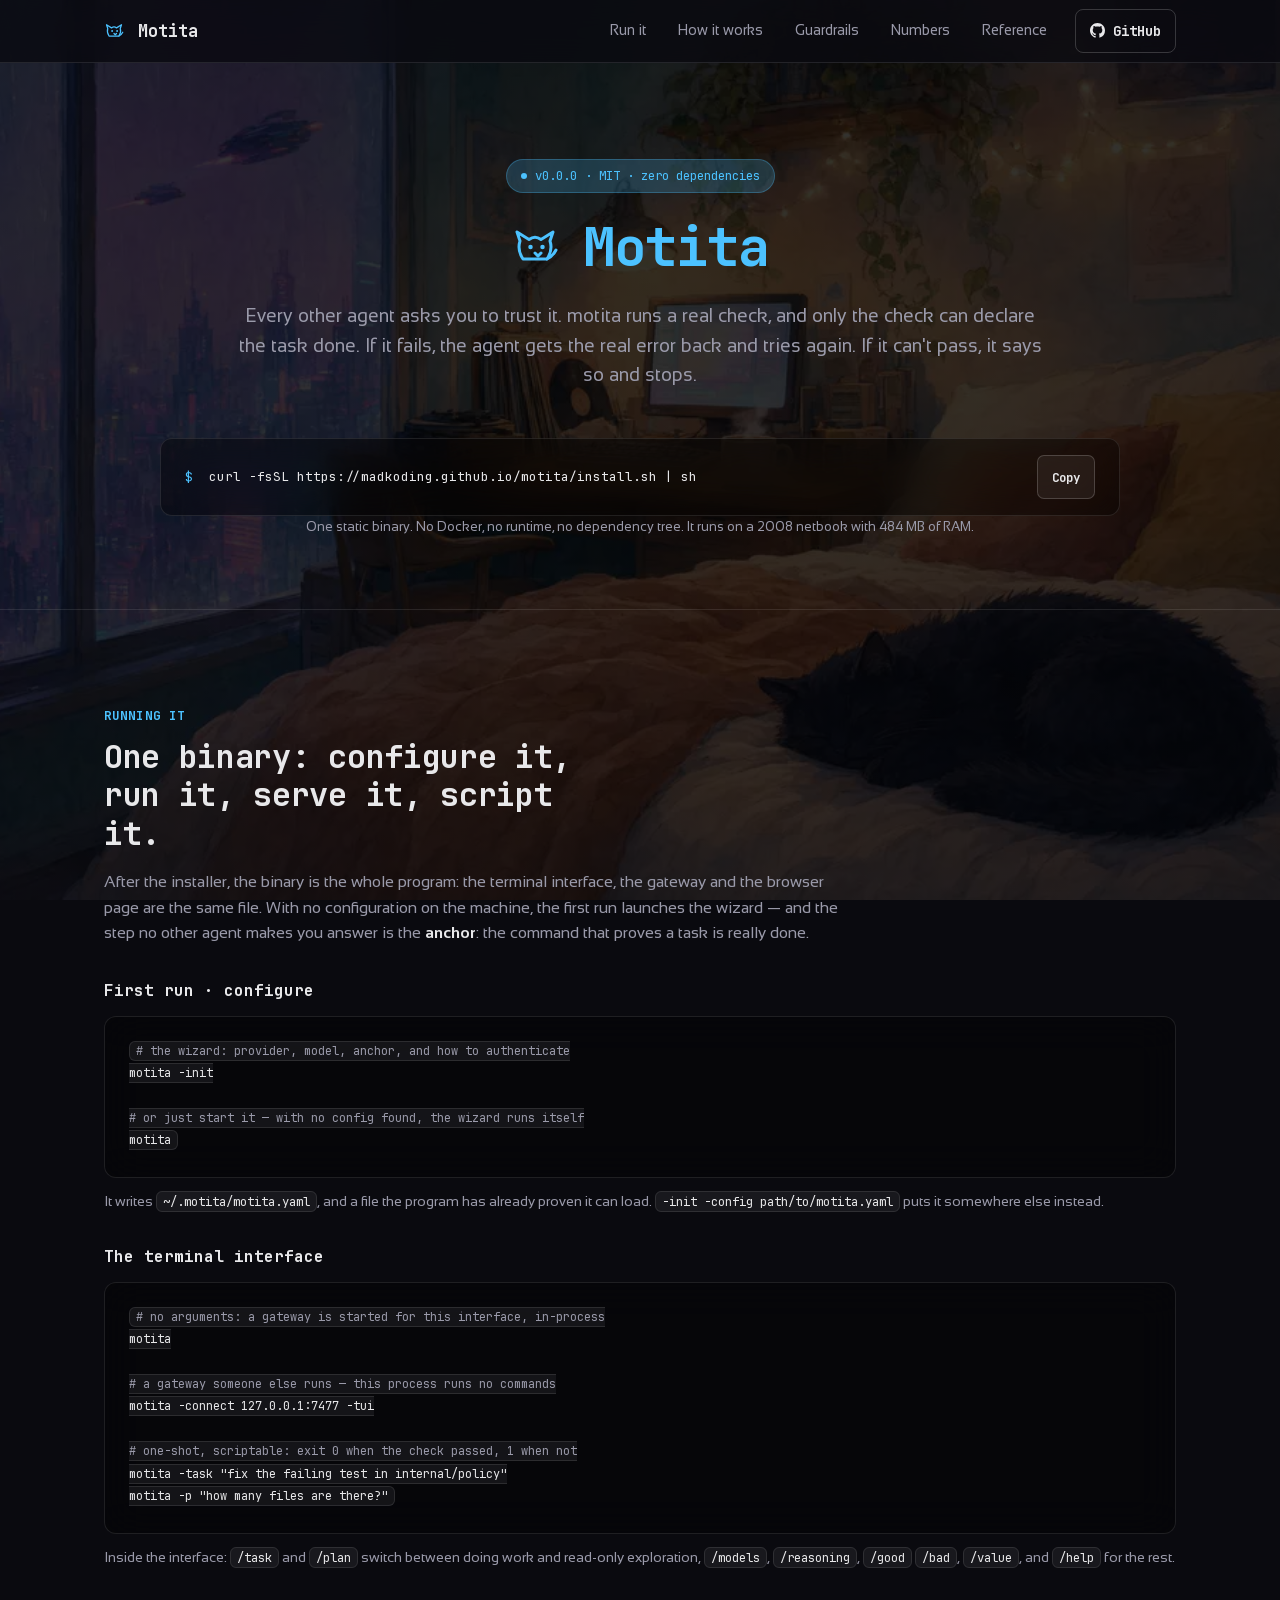
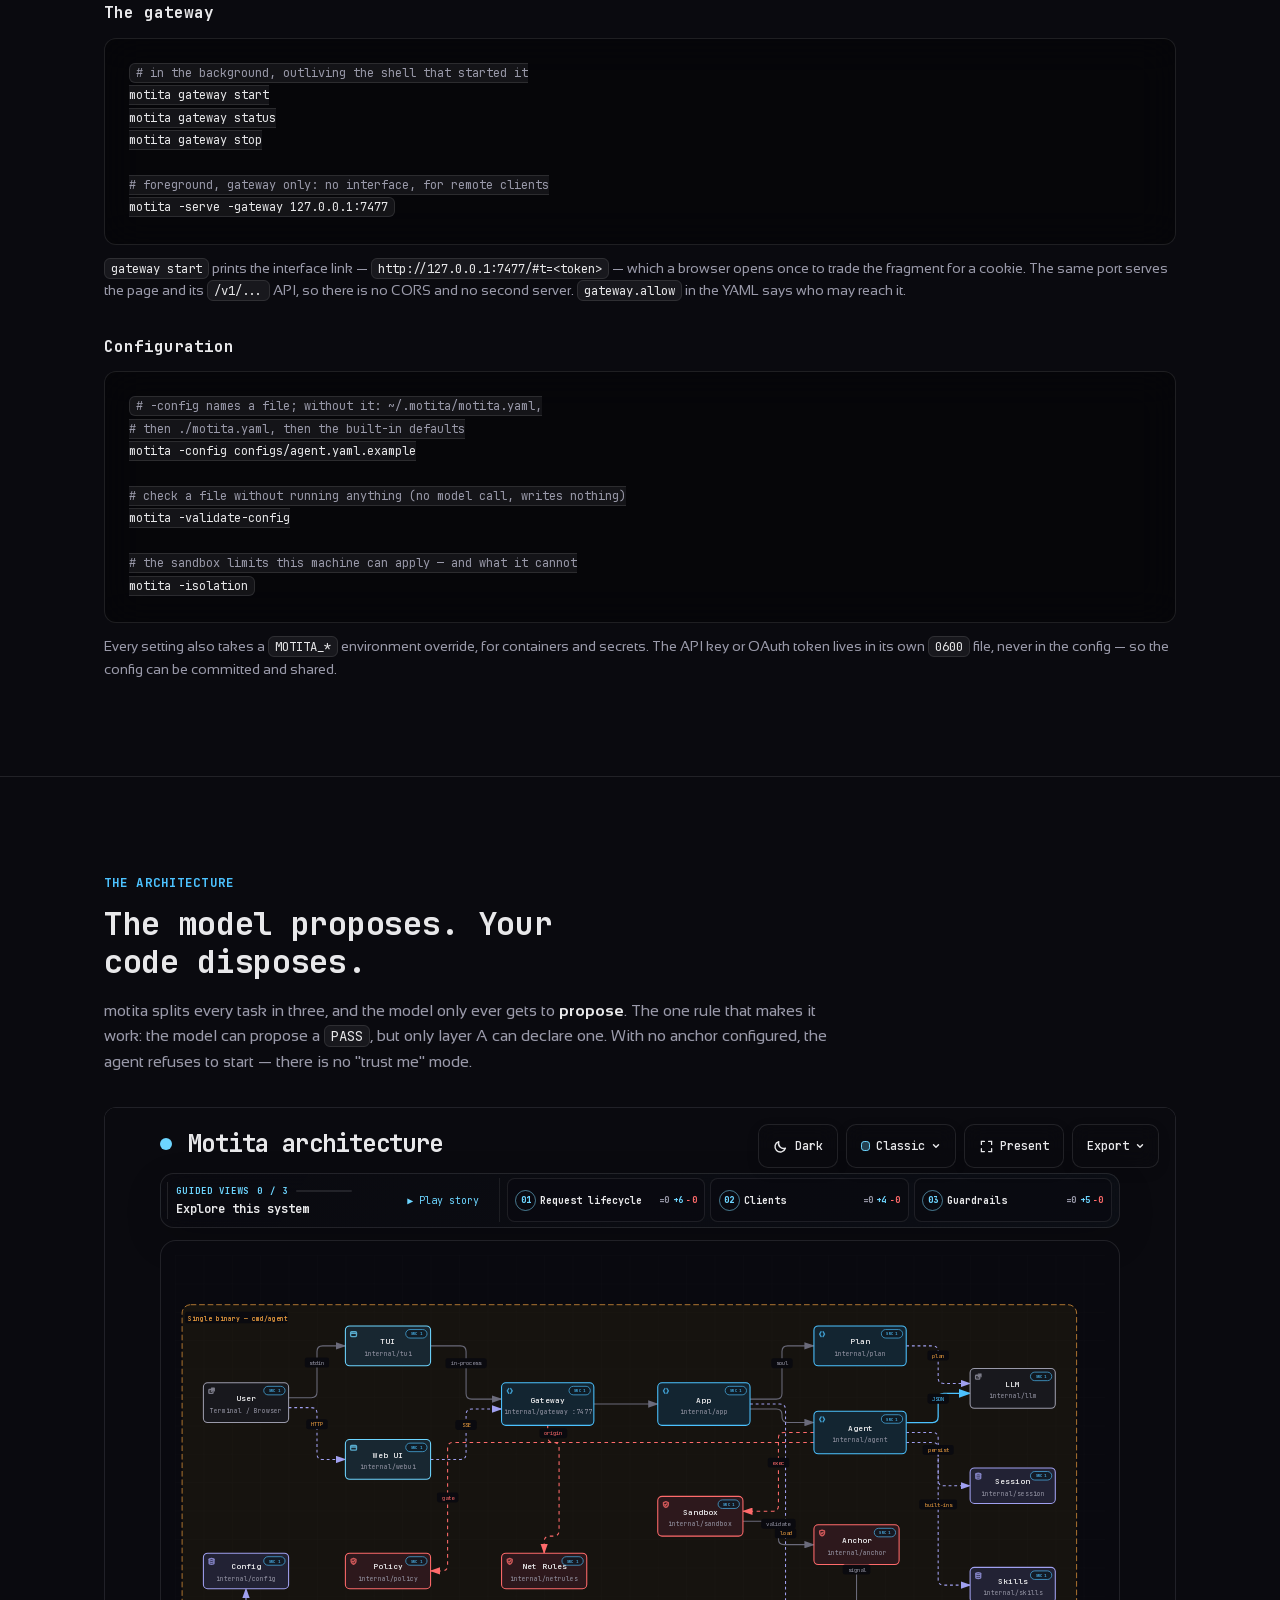
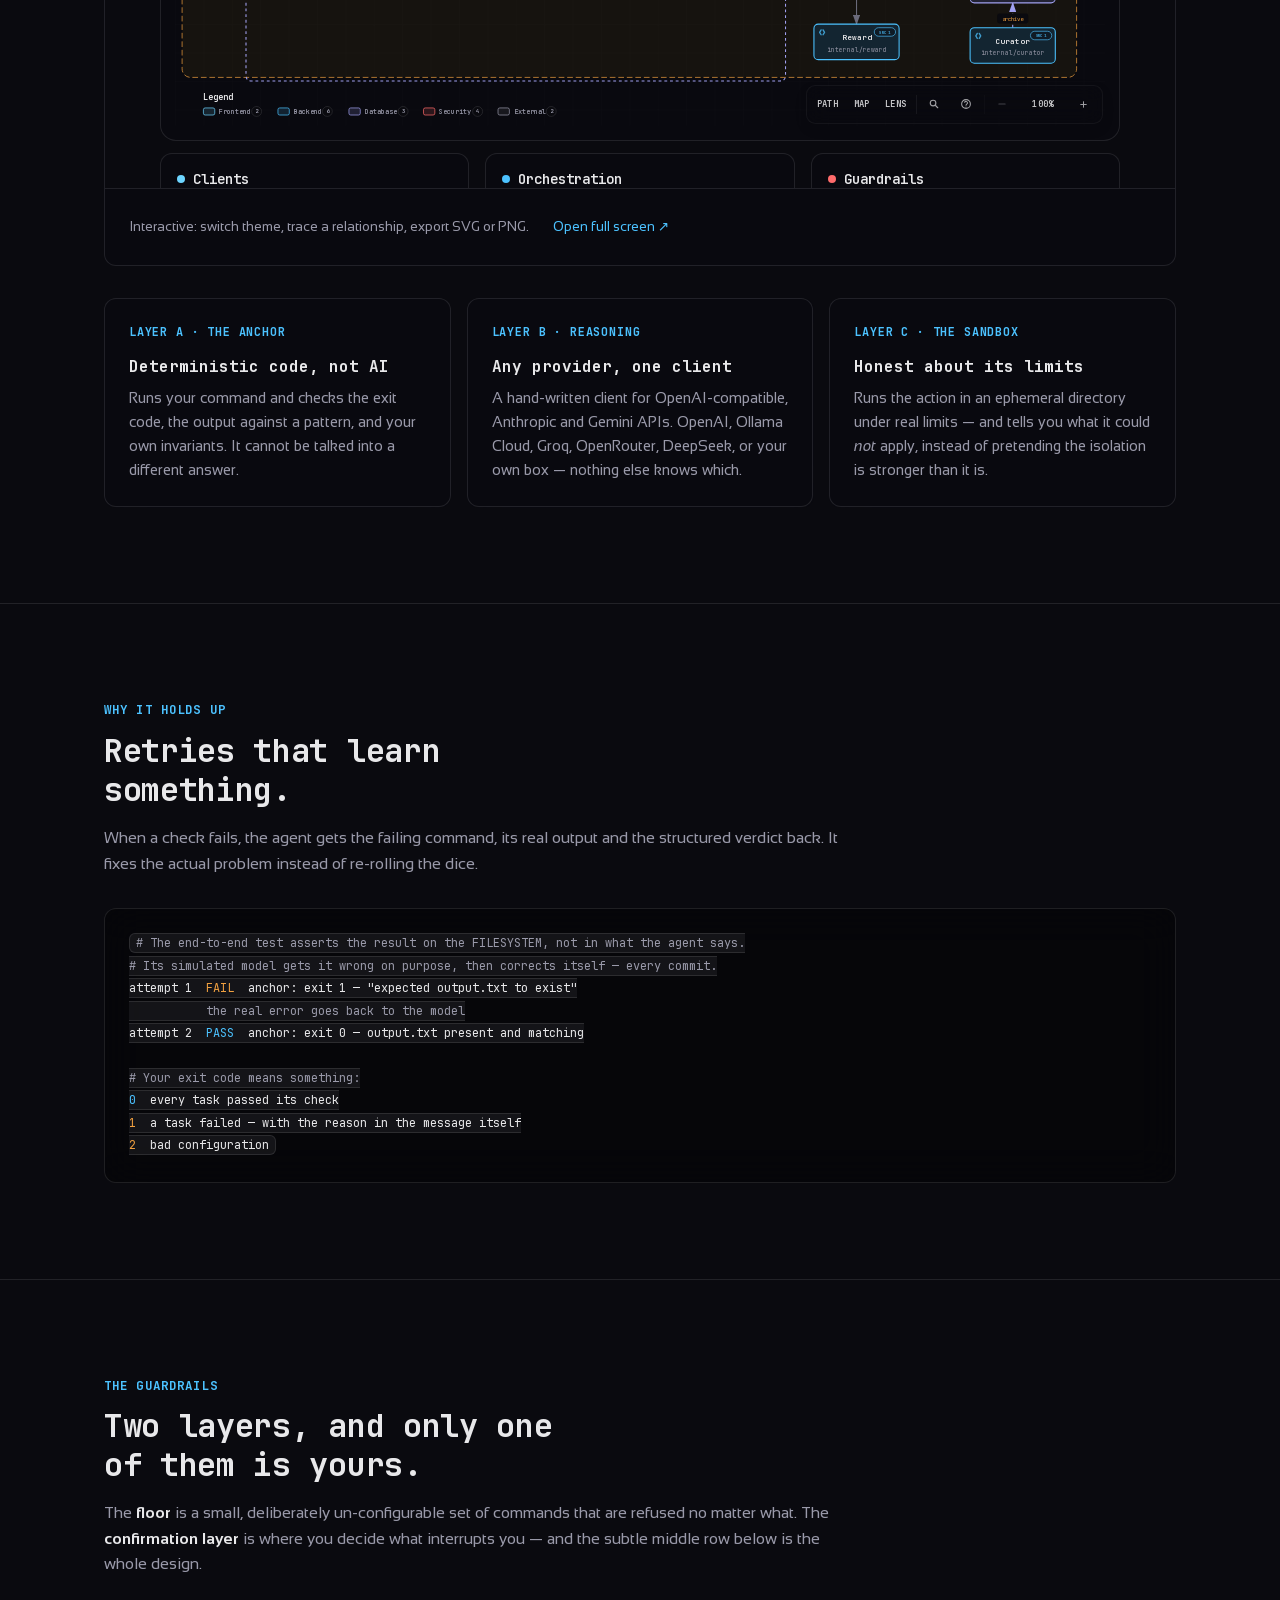
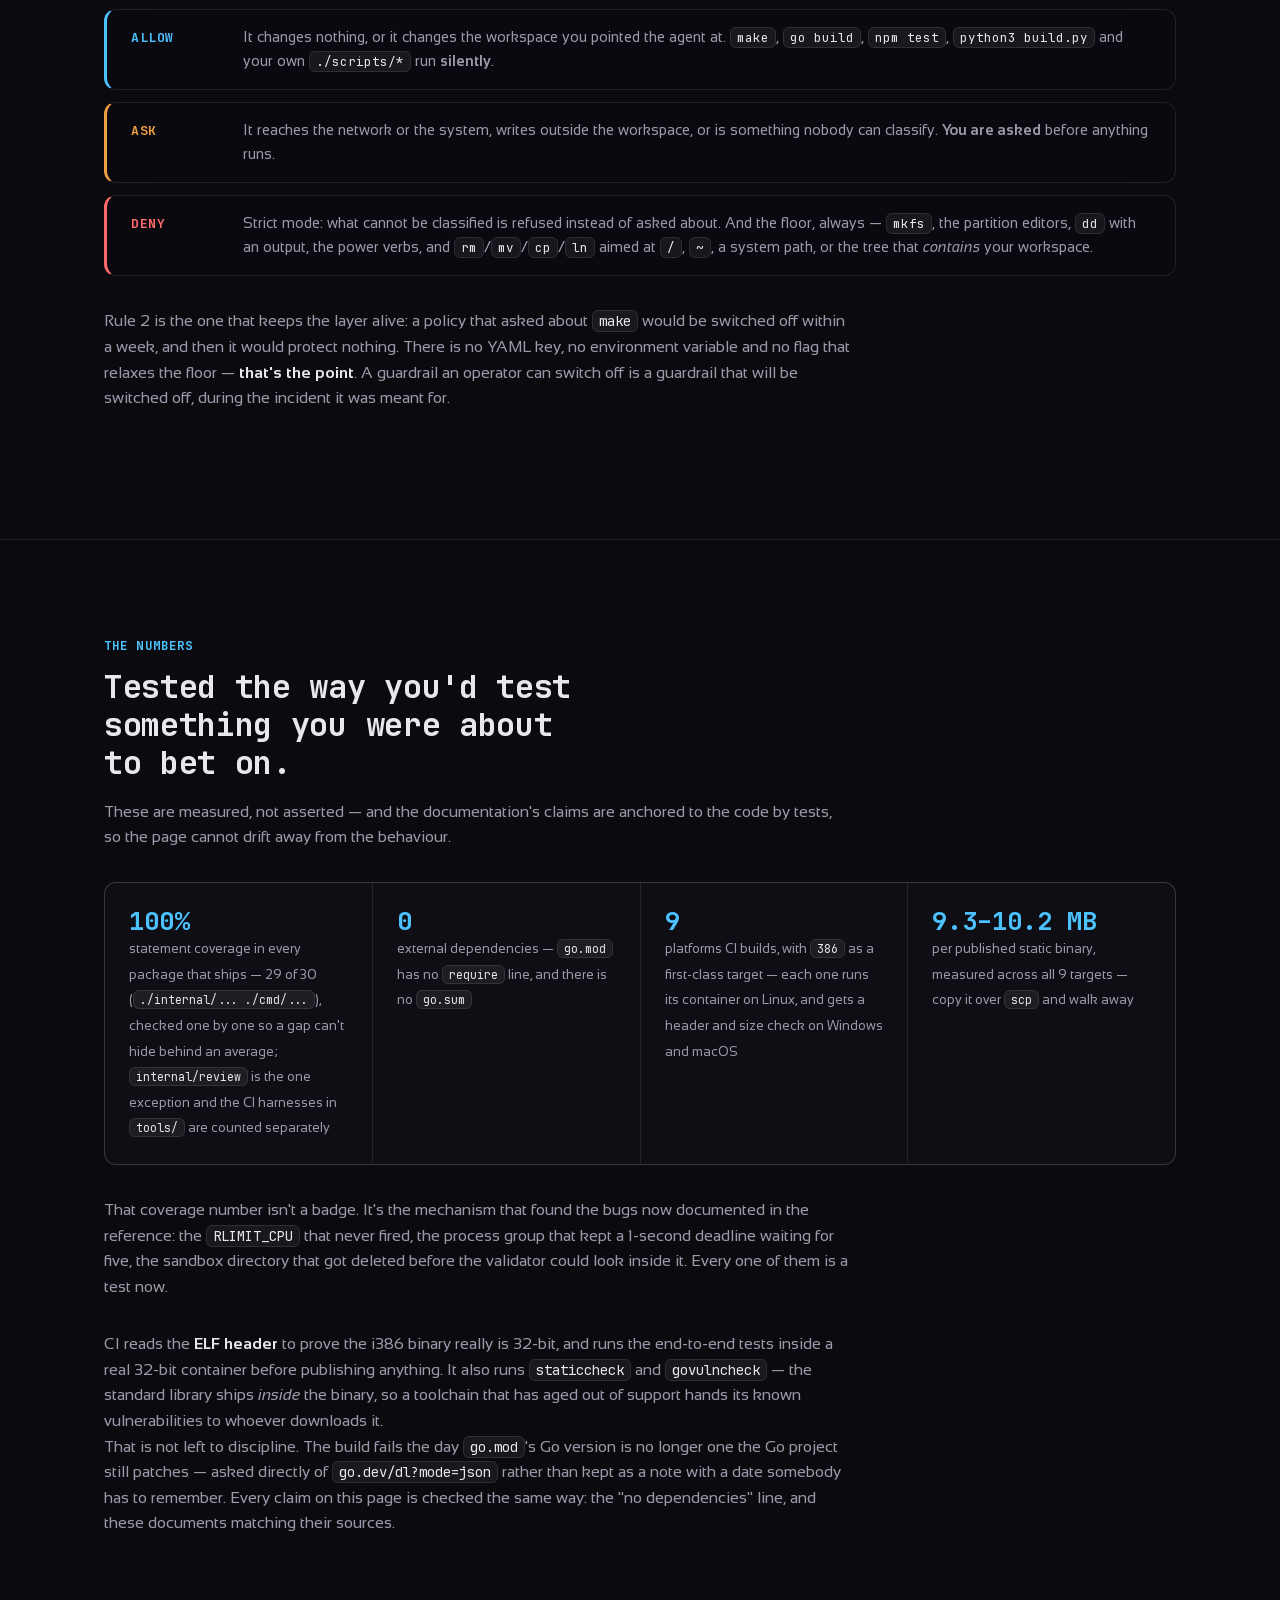
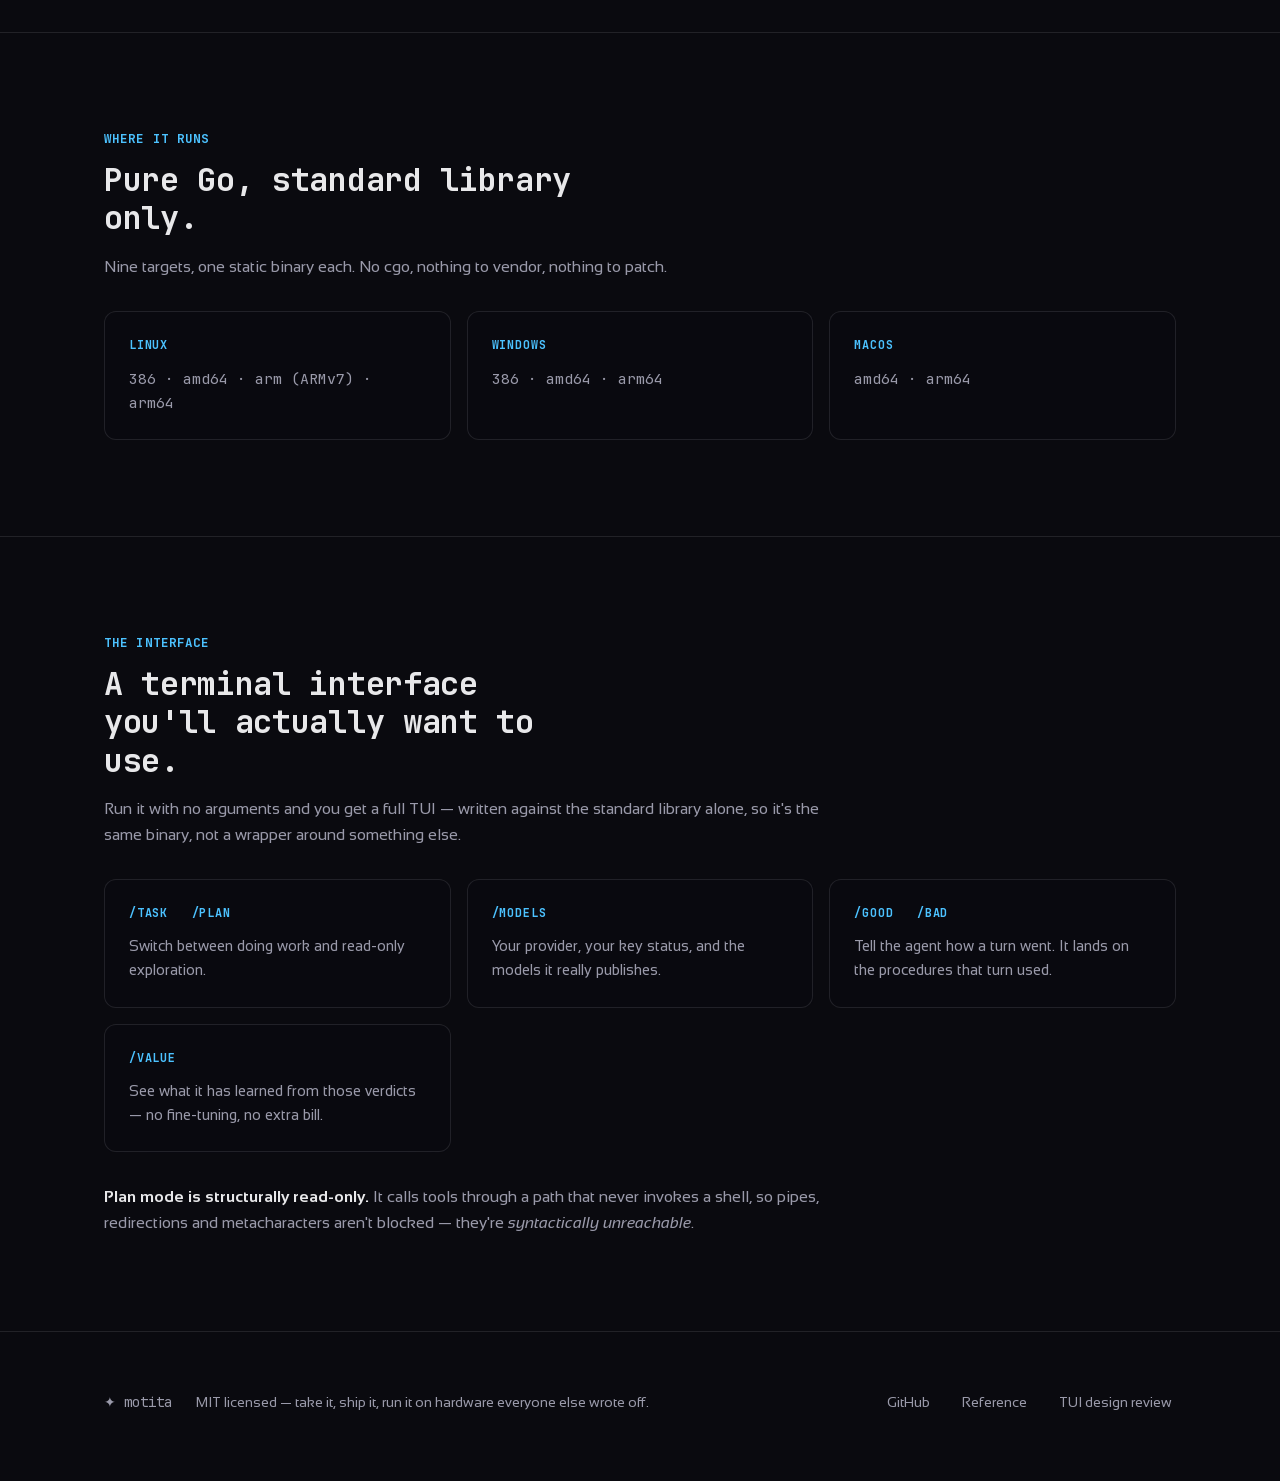
==== commit 3f9b1622: "fix(site): the muted text was 2:1 over the illustration, not 4.9:1 The site audit reported a comfort" ====
--- a/site/index.html
+++ b/site/index.html
@@ -147,13 +147,27 @@
     position: fixed;
     inset: 0;
     z-index: -1;
-    background-image: url(chat-bg.webp);
-    background-size: cover;
-    background-position: center;
-    background-repeat: no-repeat;
-    /* The scene is bright, and the panels are only 78% opaque. This scrim
-       is what keeps body text legible over the lit window on the left. */
-    filter: brightness(0.42) saturate(0.9);
+    /* The scrim is layered ON TOP of the illustration rather than only dimming
+       it with `filter`. Both are needed and they do different things: the
+       gradient compresses the whole image uniformly, so the lit window on the
+       left stops being a light source under the text, while `brightness` keeps
+       the picture's own colour.
+
+       The numbers come from measuring the rendered pixels, not from taste. With
+       `brightness(0.42)` alone the brightest pixel under the hero was sRGB ~102,
+       and the muted text (#9a9aaa) over it measured 2.05-3.13:1 against a 4.5:1
+       requirement - a page that looks atmospheric in a screenshot and is
+       genuinely hard to read on a bright panel. The first ancestor-walking
+       contrast check cannot catch this: it stops at body's #0a0a0f, a colour the
+       illustration paints over, and reports a comfortable pass on pixels nobody
+       sees. scripts/measure-site-contrast.js re-measures it against the image. */
+    background-image:
+      linear-gradient(rgba(10, 10, 15, 0.62), rgba(10, 10, 15, 0.62)),
+      url(chat-bg.webp);
+    background-size: cover, cover;
+    background-position: center, center;
+    background-repeat: no-repeat, no-repeat;
+    filter: brightness(0.5) saturate(0.9);
   }
   @media (prefers-reduced-data: reduce) {
     body::before { background-image: none; }
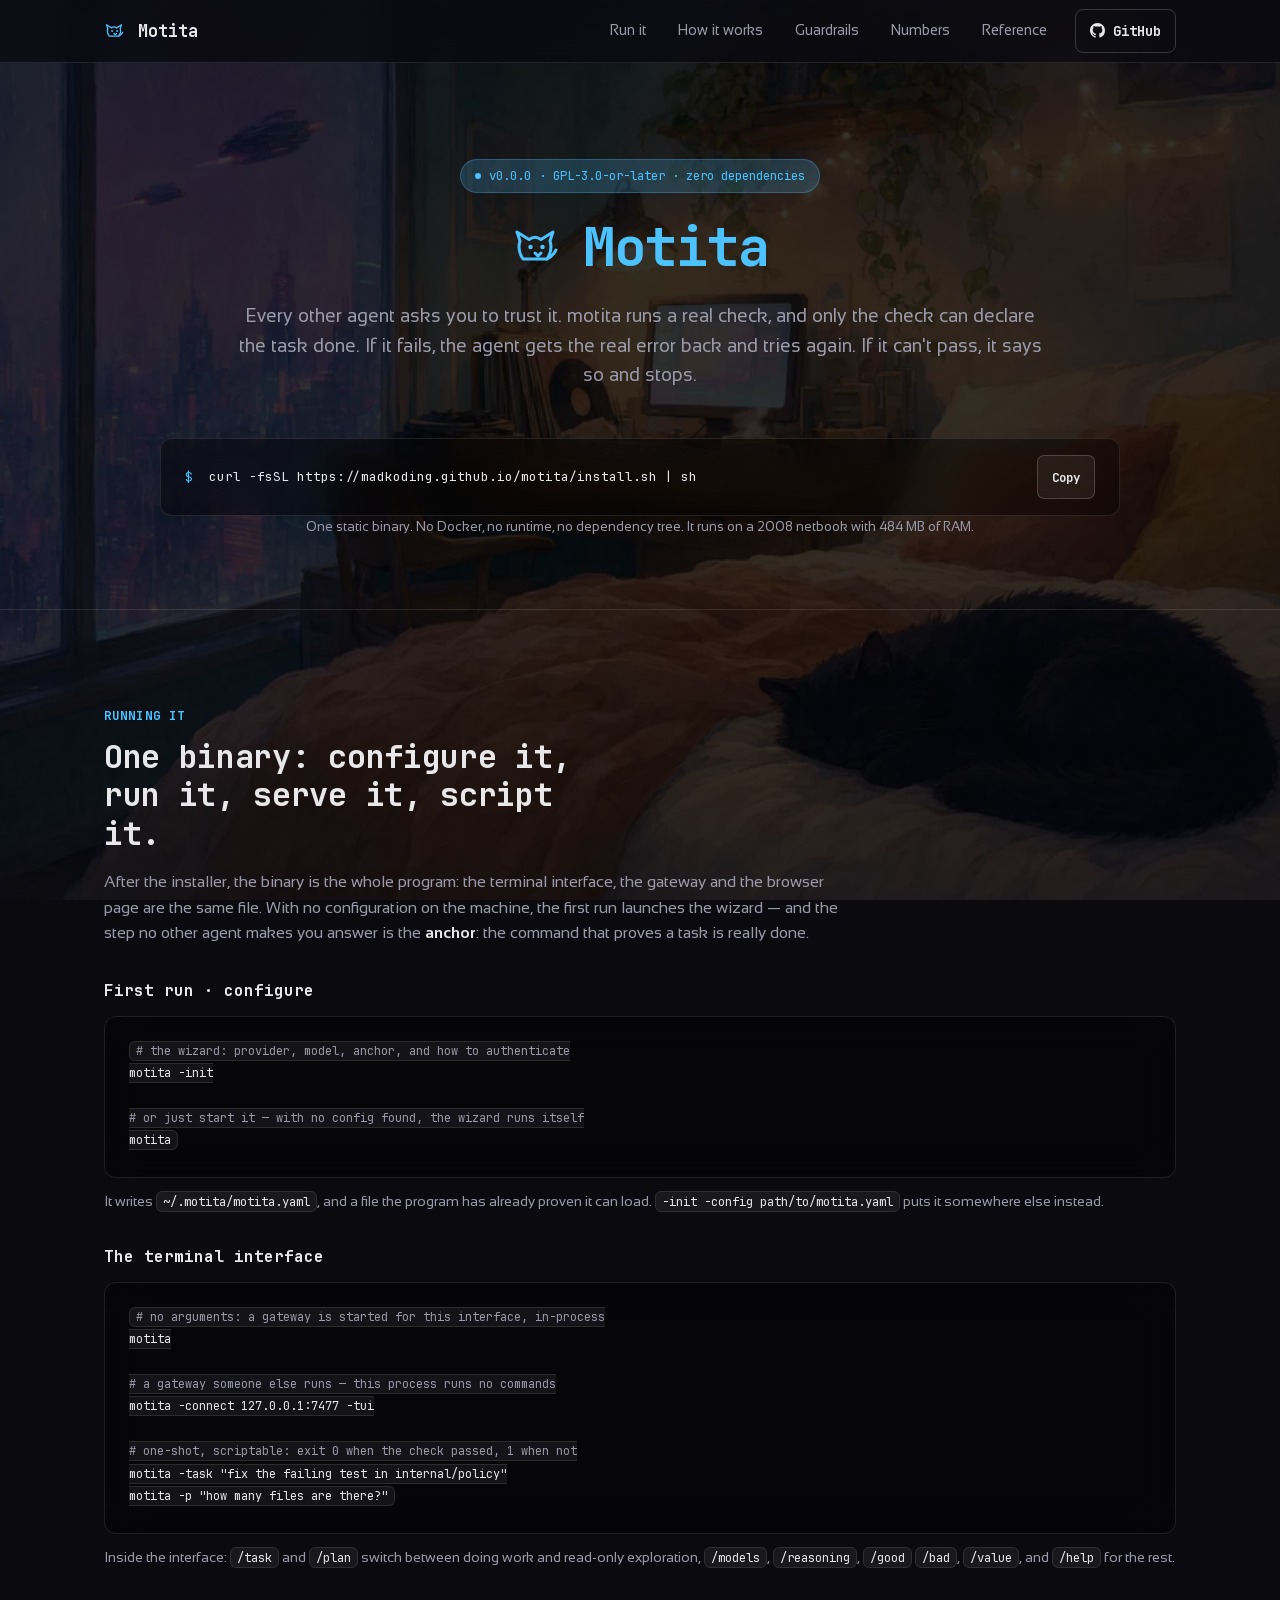
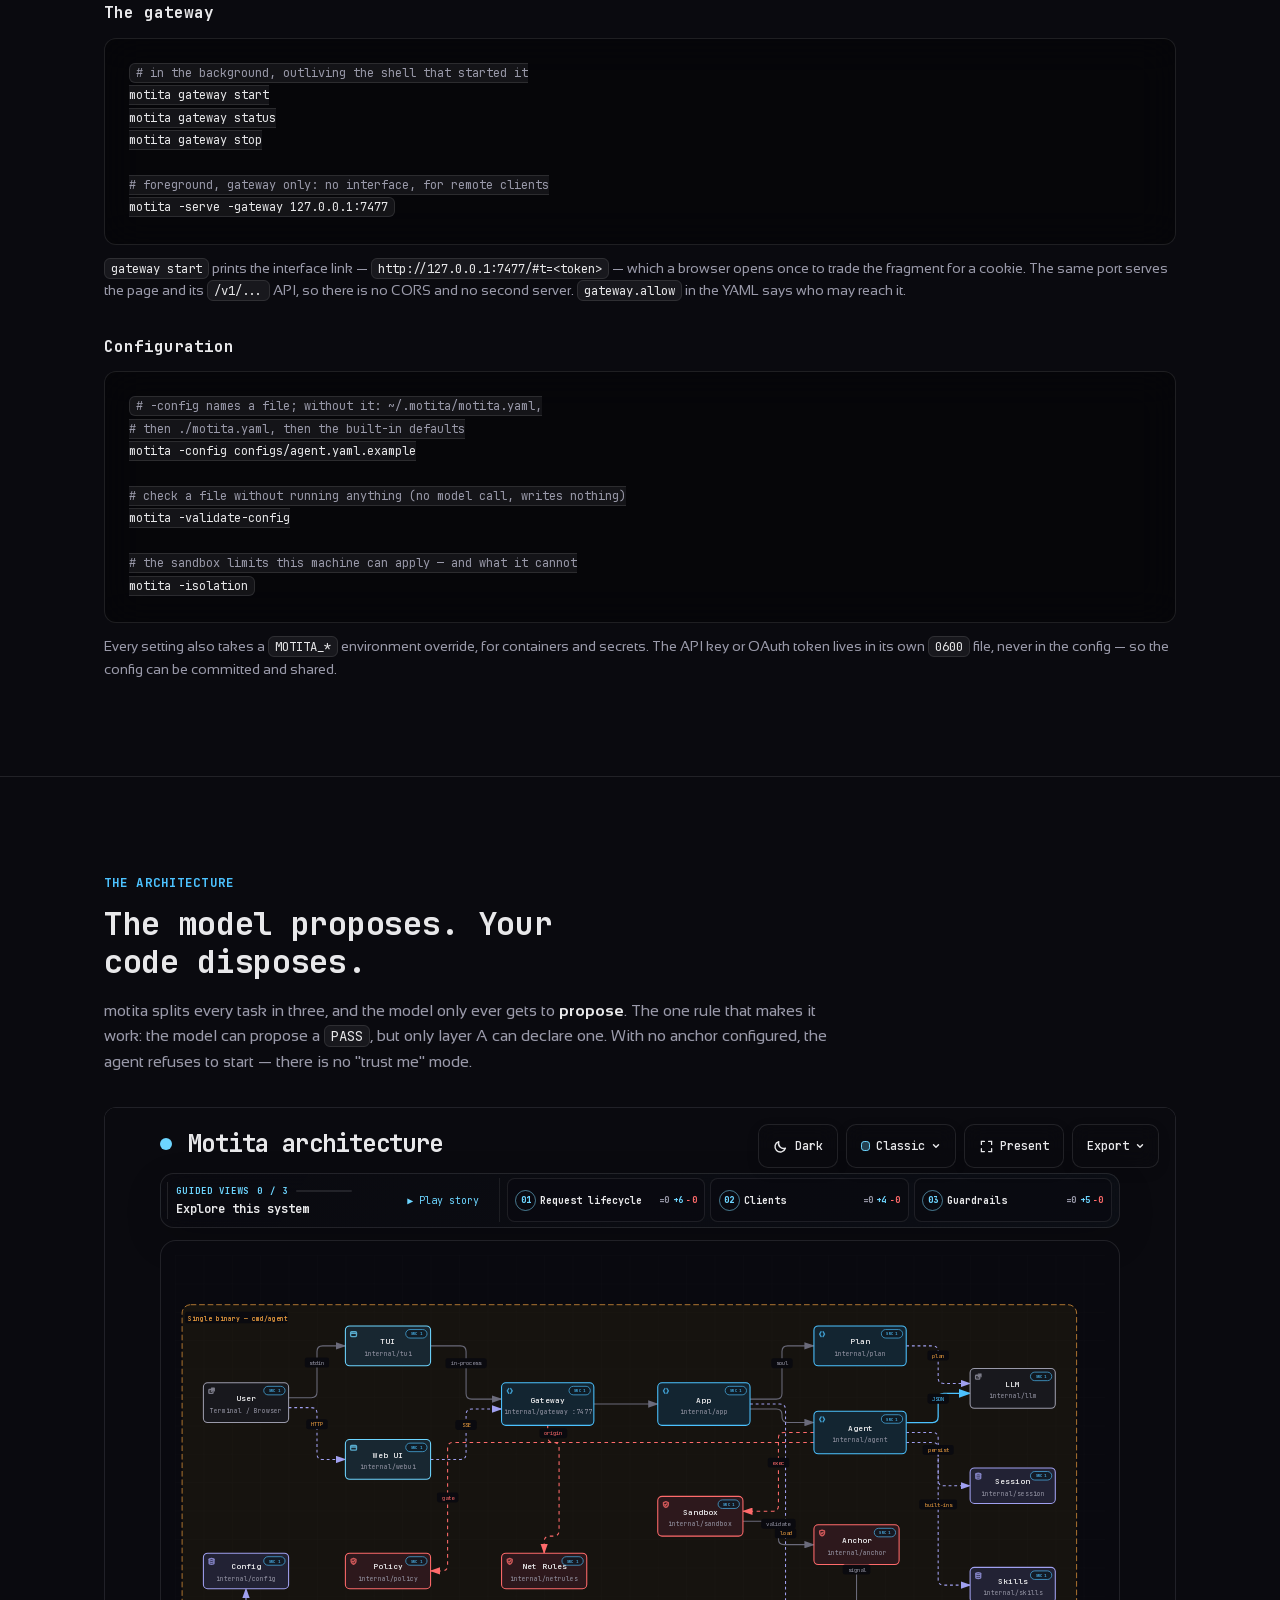
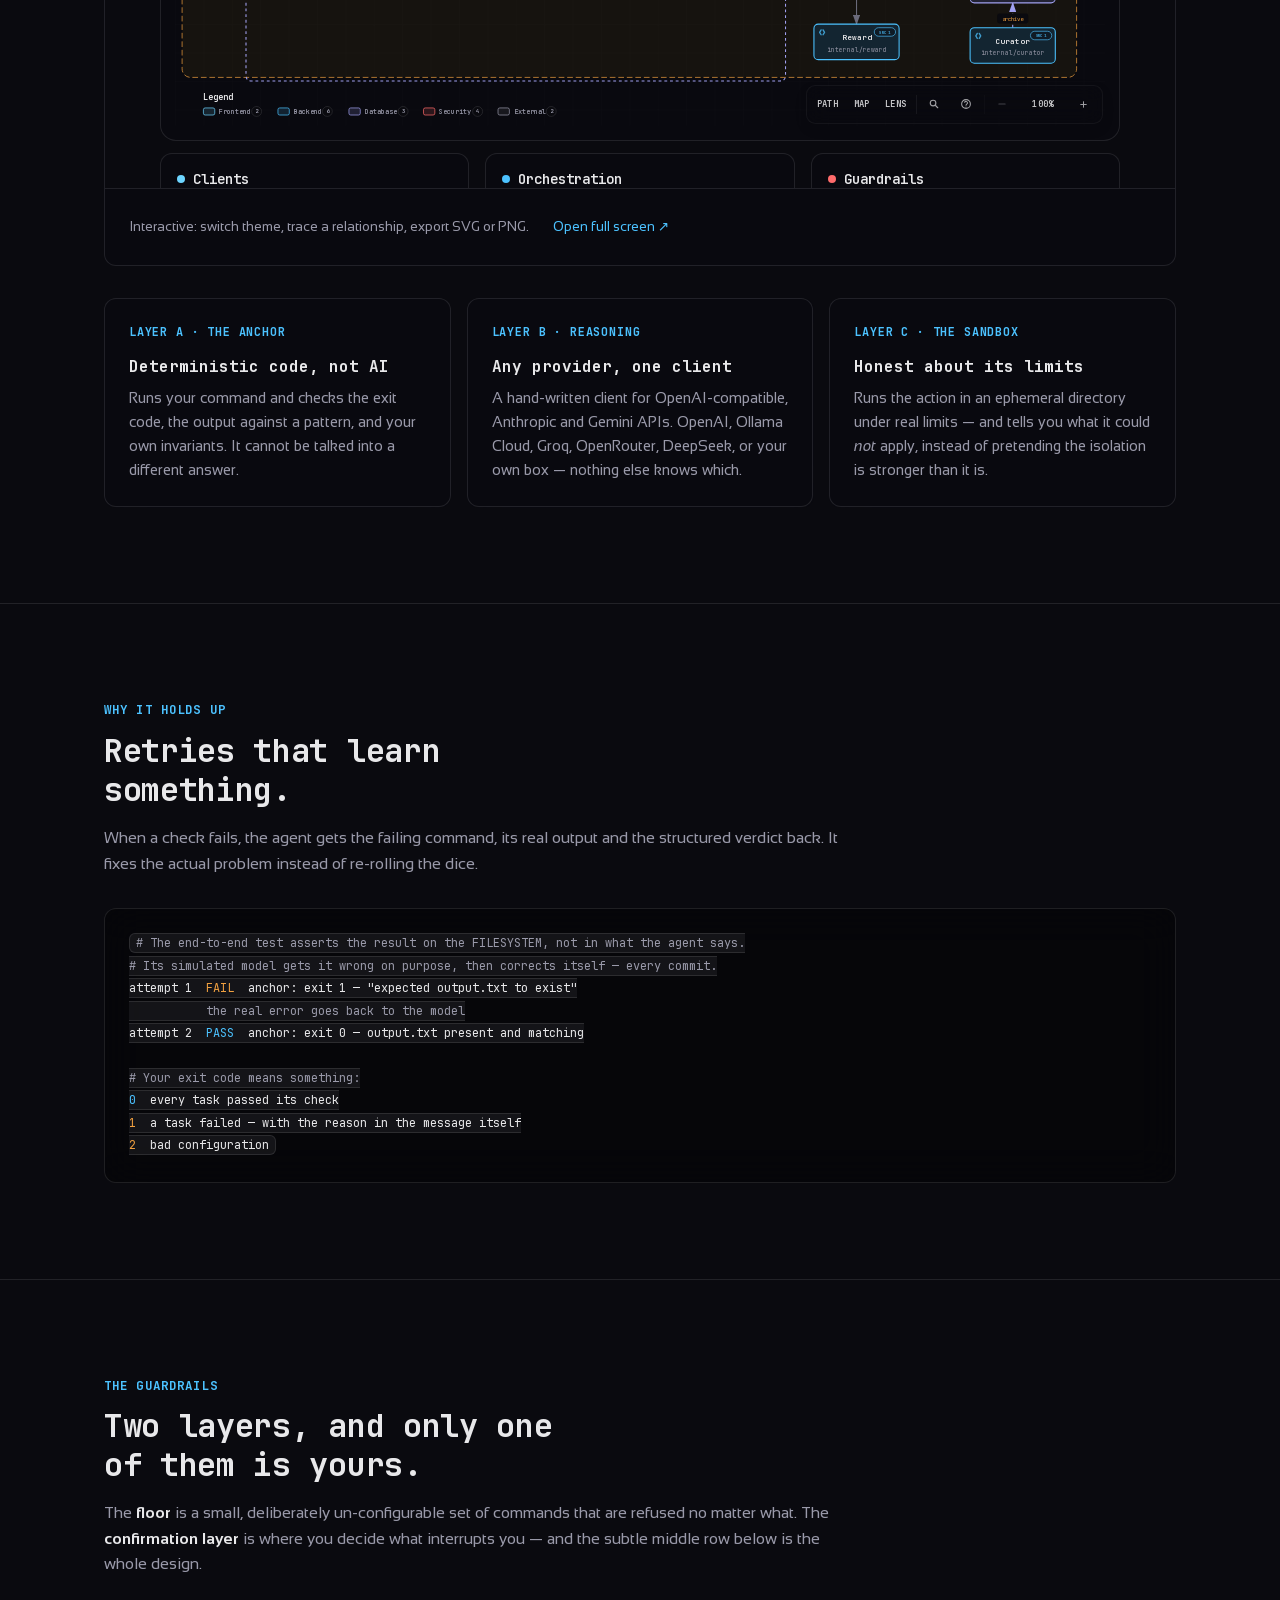
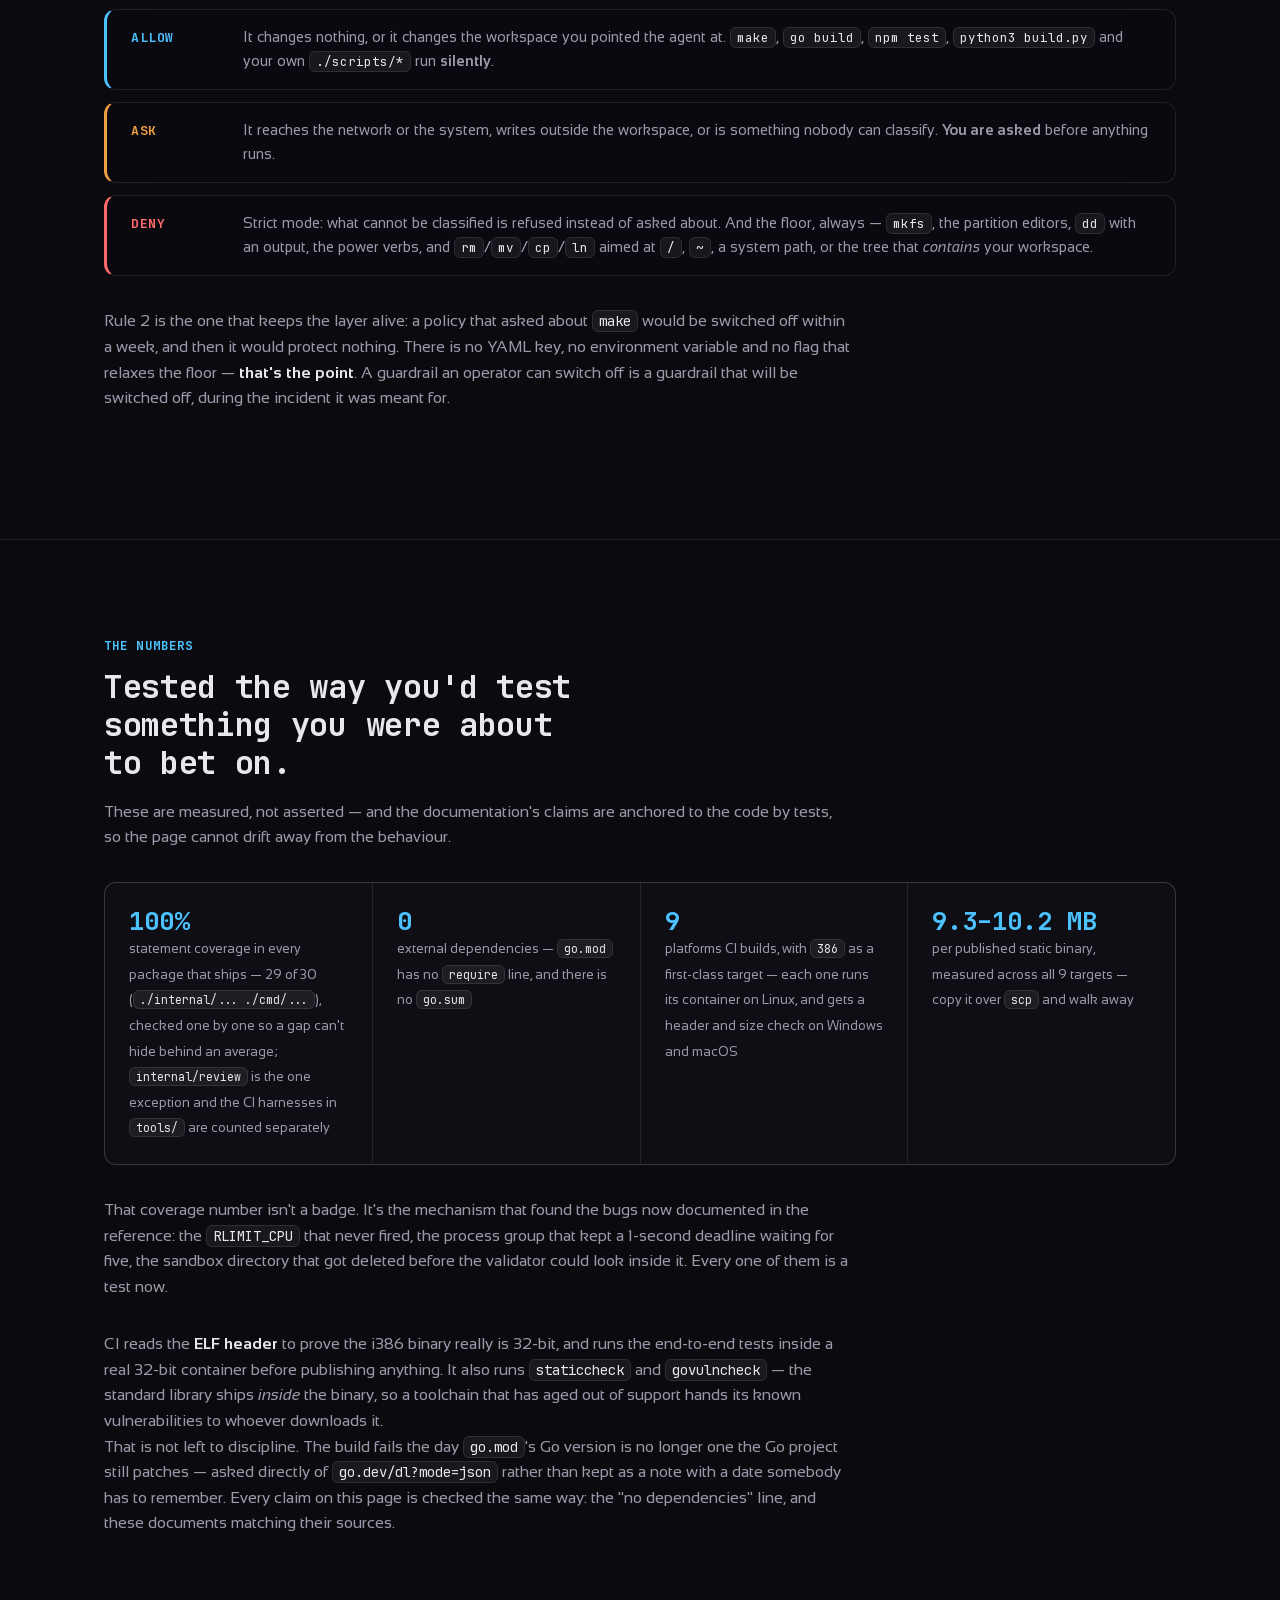
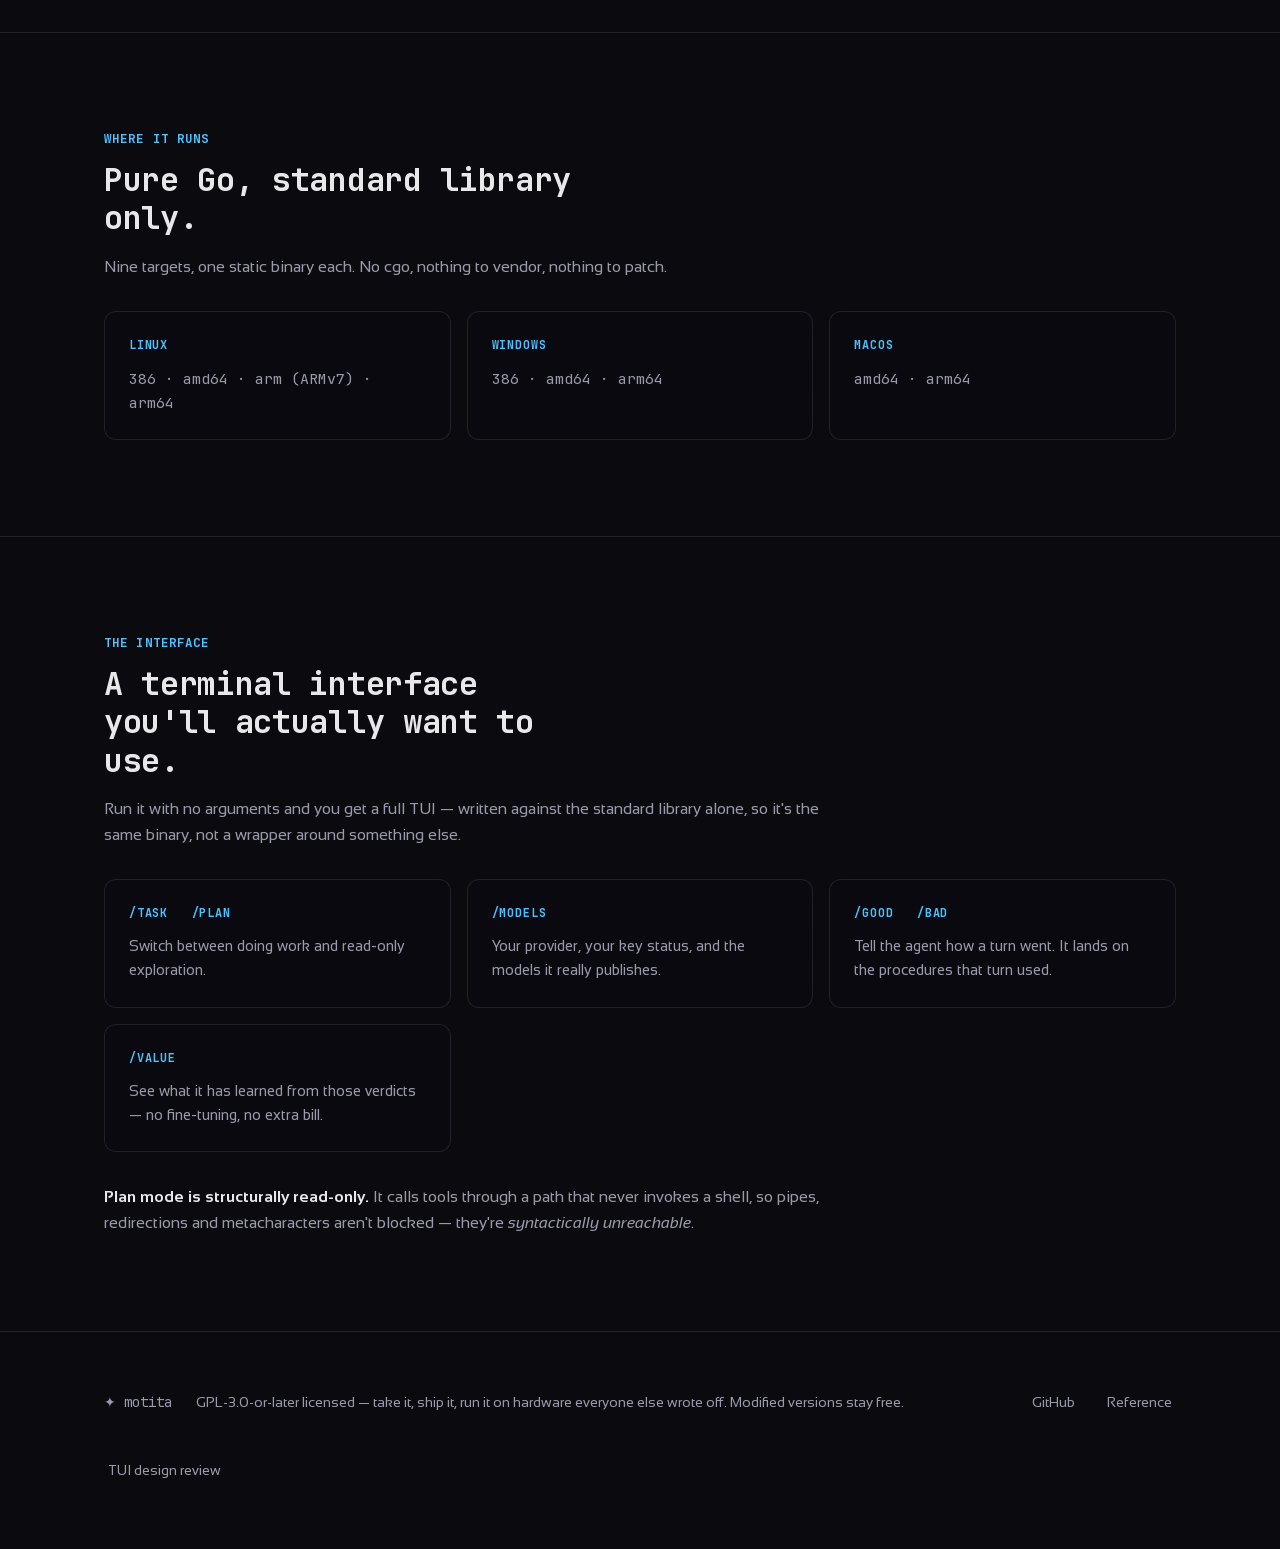
==== commit e233a67a: "chore(license): relicense under GPL-3.0-or-later (#13) MIT let a modified copy be shipped without th" ====
--- a/site/index.html
+++ b/site/index.html
@@ -464,7 +464,7 @@
          drift from what was actually released. It is deliberately a v0.0.0
          fallback so an unfilled marker is obvious in a local render instead of
          silently showing a plausible old number. -->
-    <span class="pill"><span class="dot" aria-hidden="true"></span> <span data-motita-version>v0.0.0</span> · MIT · zero dependencies</span>
+    <span class="pill"><span class="dot" aria-hidden="true"></span> <span data-motita-version>v0.0.0</span> · GPL-3.0-or-later · zero dependencies</span>
     <h1 class="hero-title"><svg viewBox="0 0 32 32" width="48" height="48" style="vertical-align:middle;margin-right:12px"><g stroke="currentColor" stroke-width="2" fill="none" stroke-linecap="round" stroke-linejoin="round"><path d="M8 24 Q4 18 6 12 L4 6 L12 11 Q16 8 20 11 L28 6 L26 12 Q28 18 24 24 Z"/><circle cx="13" cy="16" r="1.5" fill="currentColor" stroke="none"/><circle cx="21" cy="16" r="1.5" fill="currentColor" stroke="none"/><path d="M16 20 L18 22 L20 20"/><path d="M24 24 Q28 22 30 18"/></g></svg>Motita</h1>
     <p class="lede">
       Every other agent asks you to trust it. motita runs a real check, and only
@@ -748,7 +748,7 @@
 <footer>
   <div class="wrap frow">
     <span class="mono">✦ motita</span>
-    <span>MIT licensed — take it, ship it, run it on hardware everyone else wrote off.</span>
+    <span>GPL-3.0-or-later licensed — take it, ship it, run it on hardware everyone else wrote off. Modified versions stay free.</span>
     <span class="sep"></span>
     <a href="https://github.com/madkoding/motita">GitHub</a>
     <a href="REFERENCE.md">Reference</a>
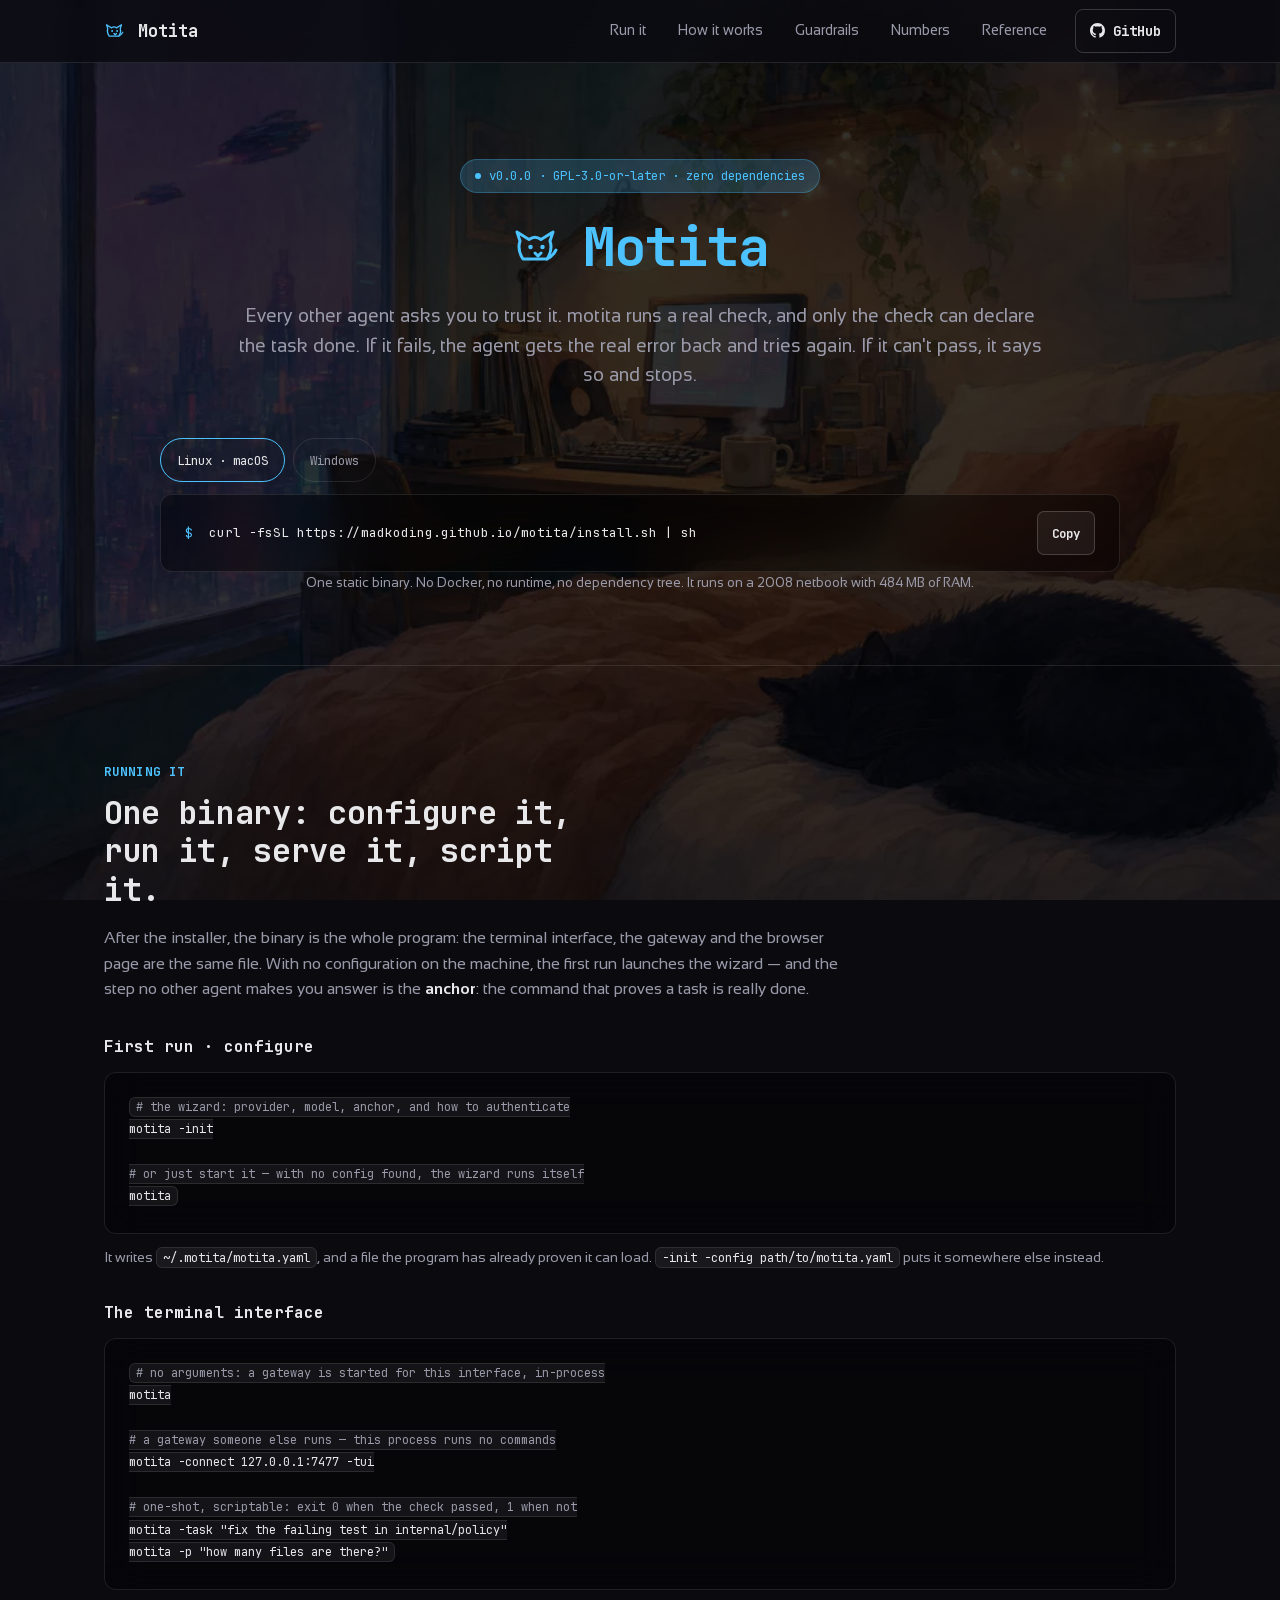
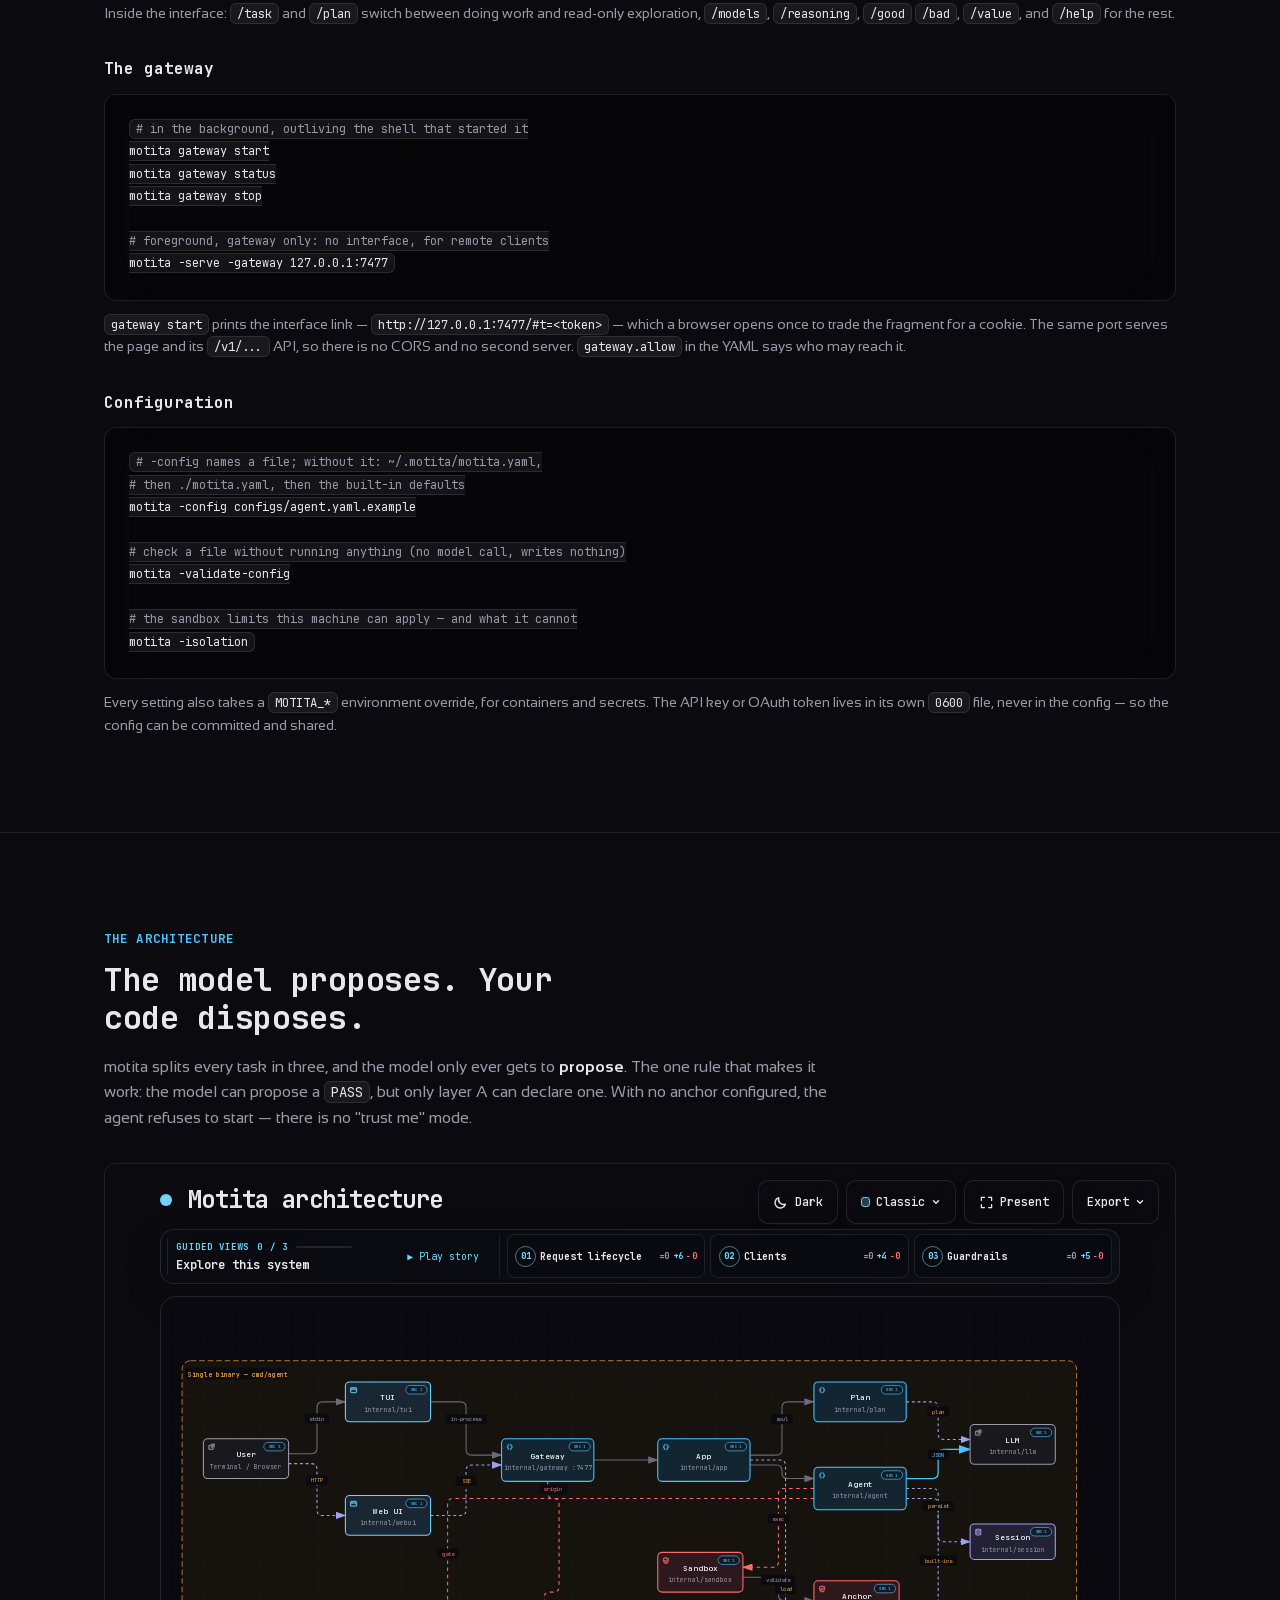
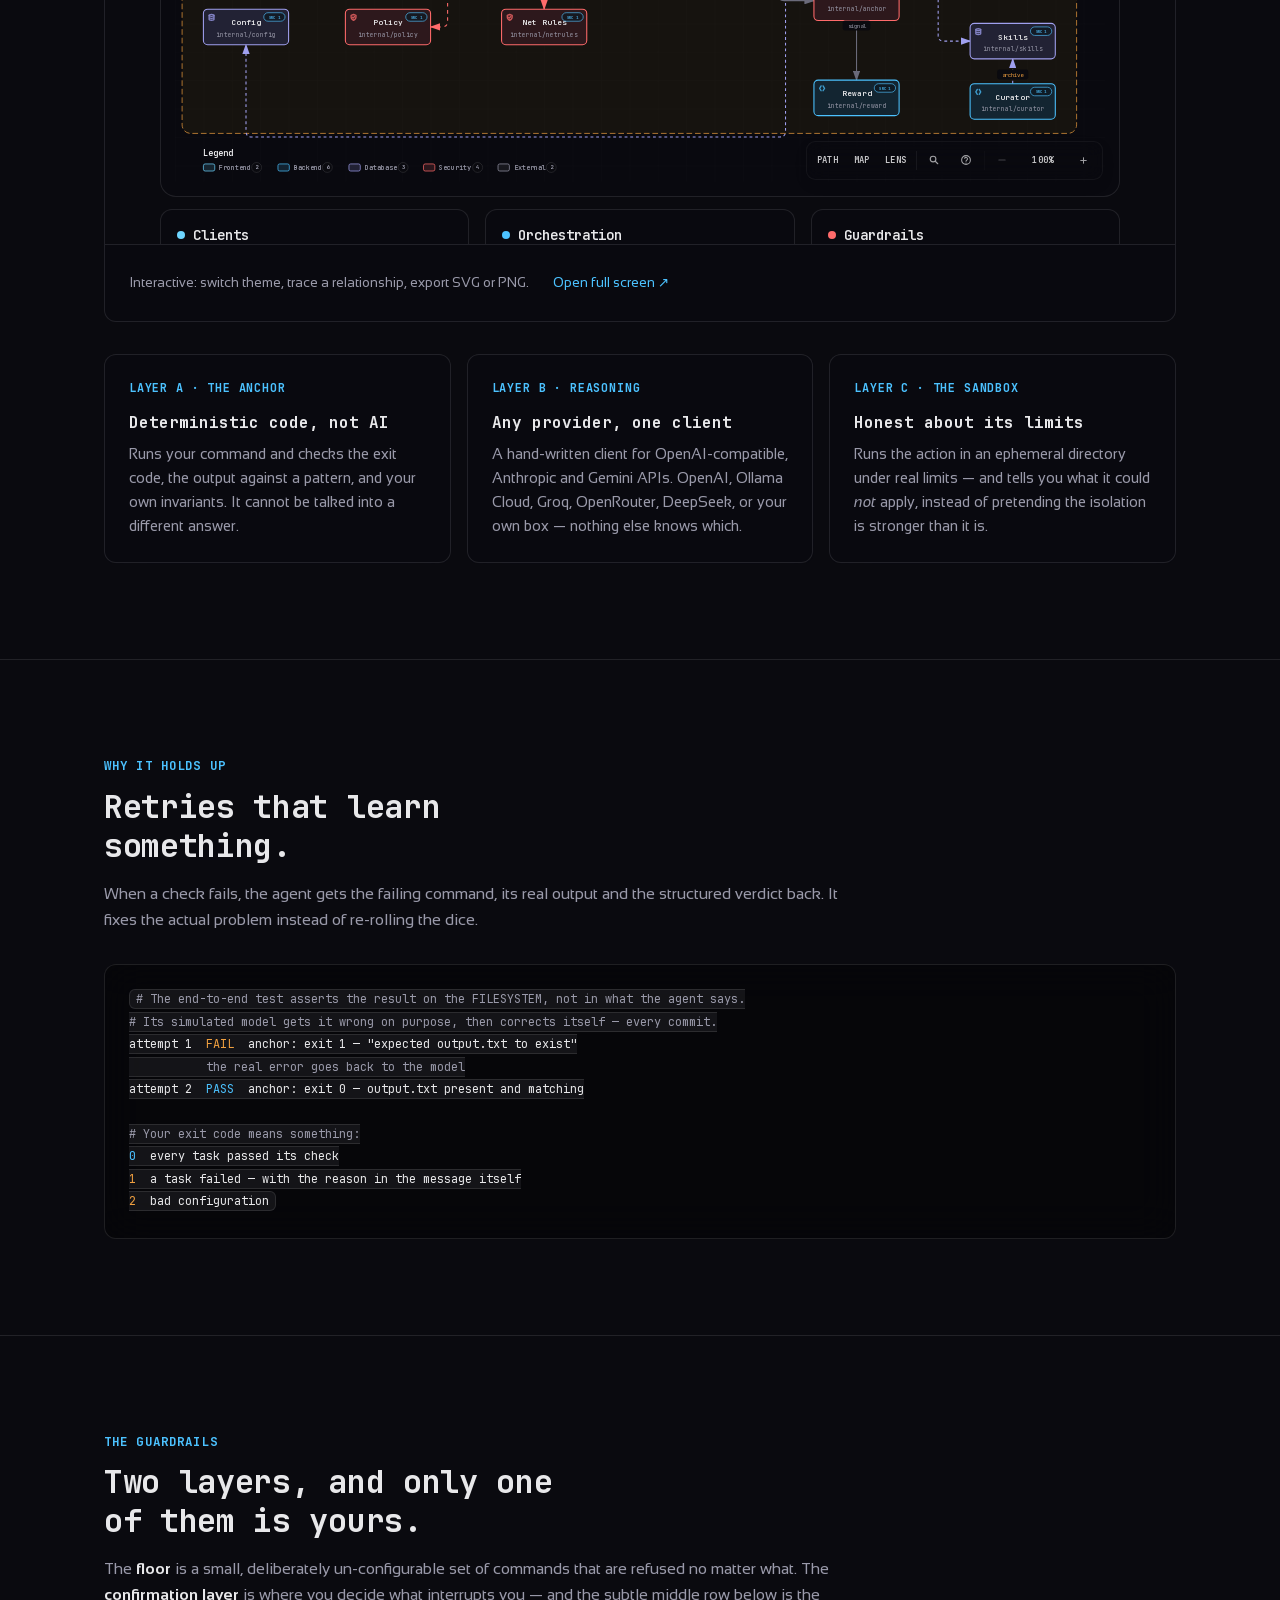
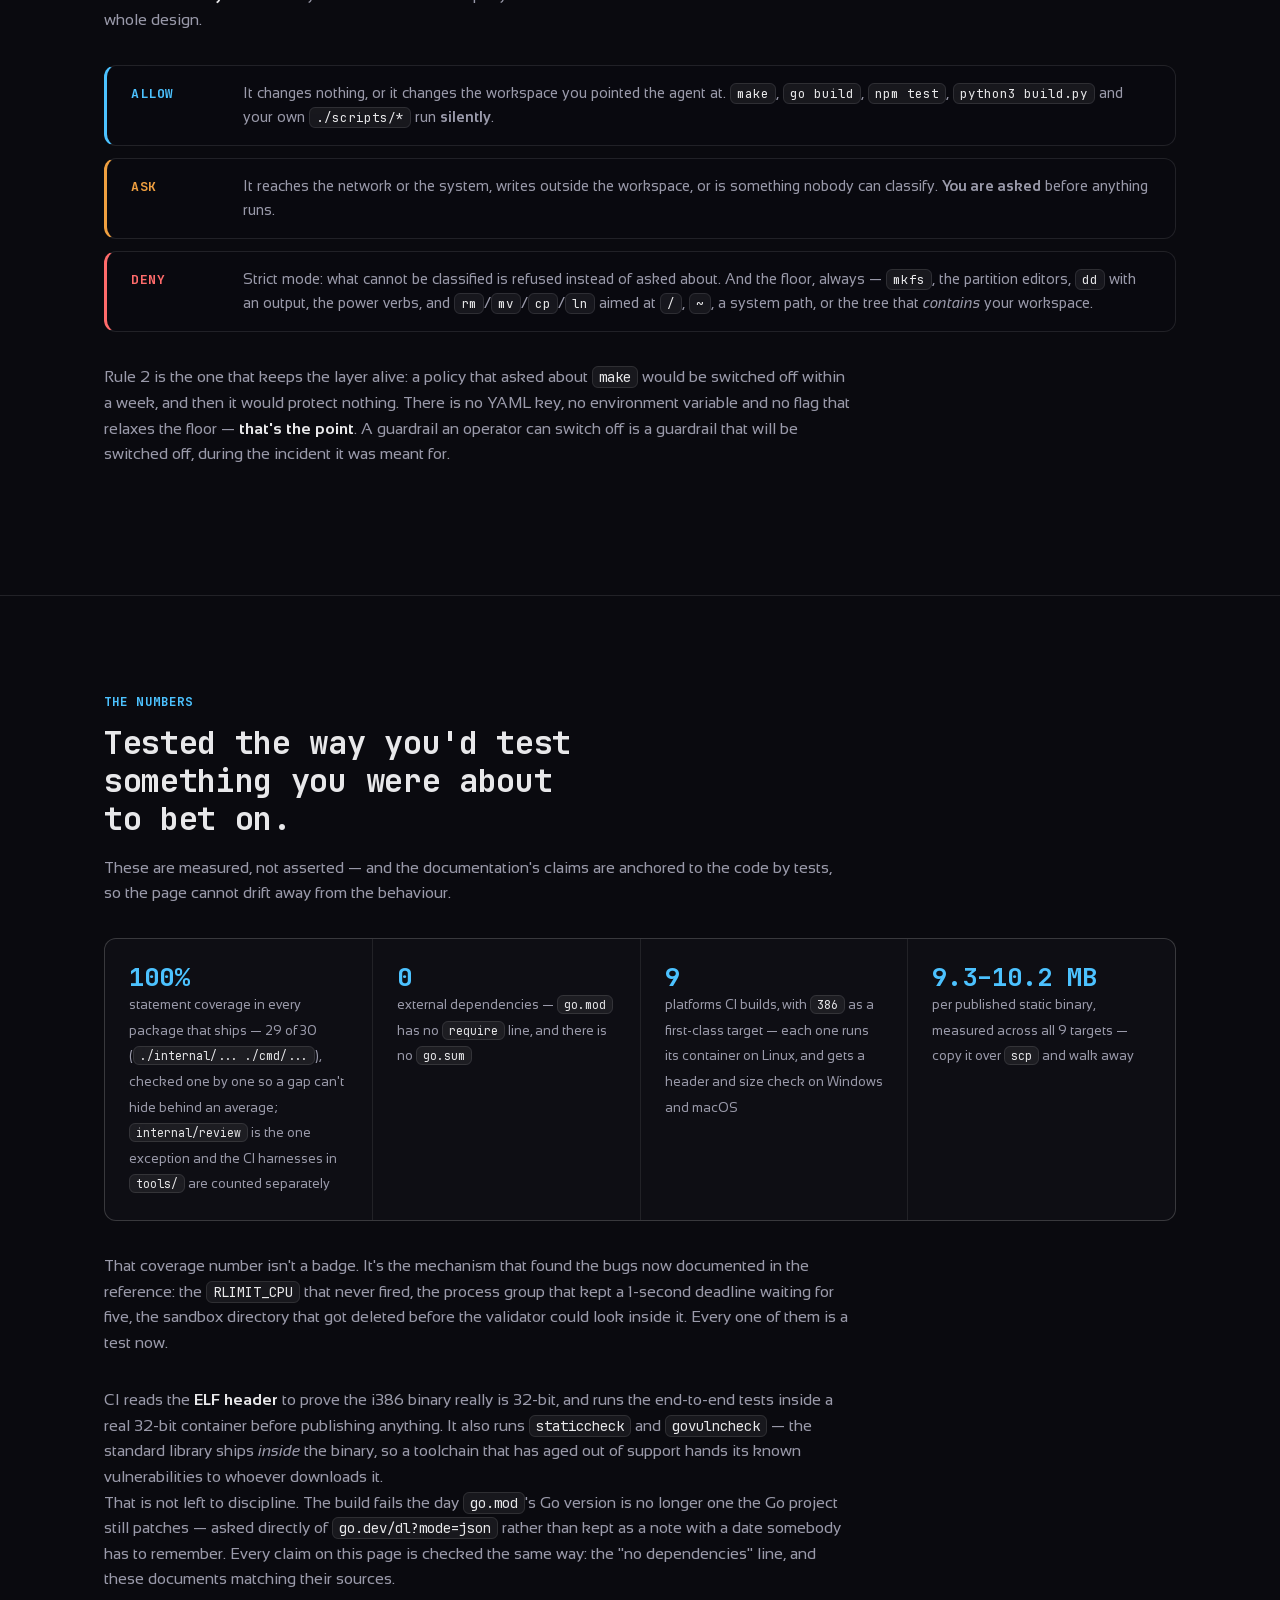
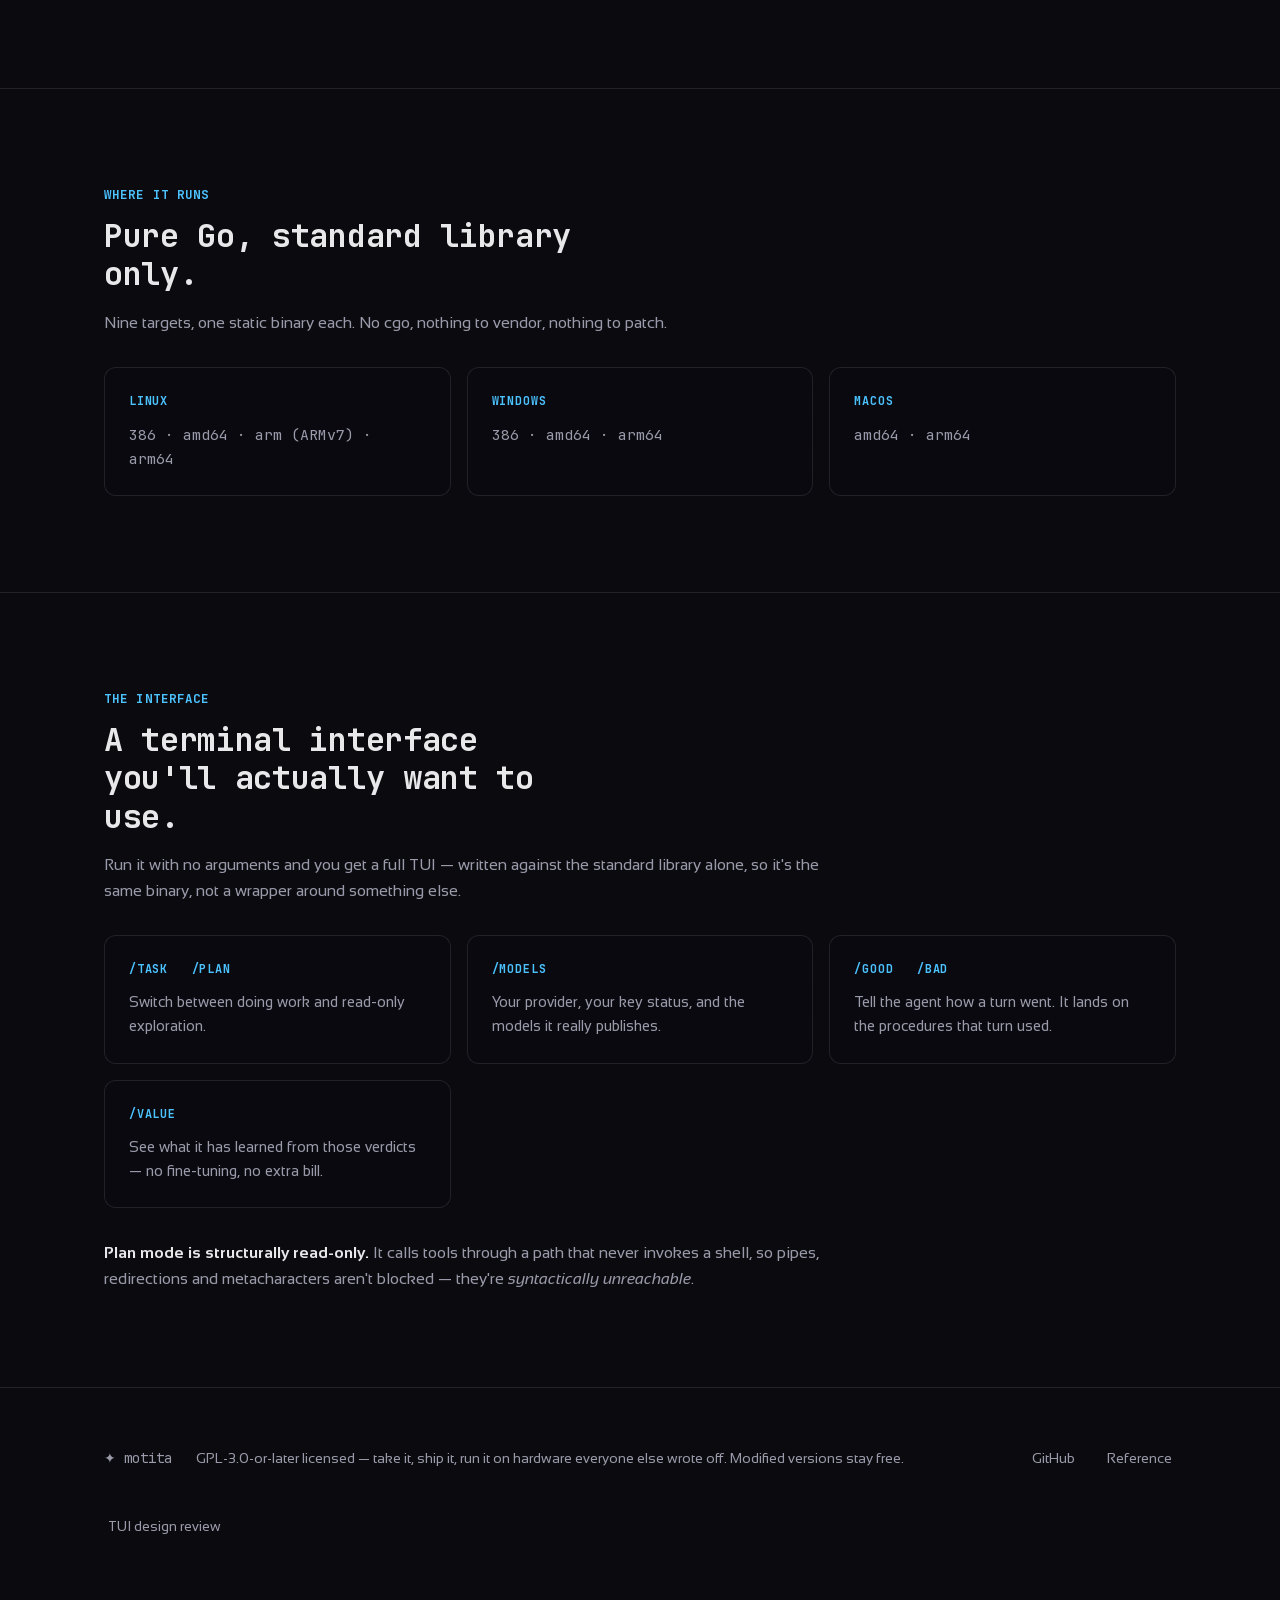
==== commit f126164f: "feat: a one-line installer for Windows, and the Windows home bug it found (#16) * fix(config): find " ====
--- a/site/index.html
+++ b/site/index.html
@@ -292,6 +292,21 @@
   .copy:hover { background: var(--border); border-color: var(--accent); }
   .hero-note { font-size: .82rem; color: var(--muted-fg); margin: 0; }
 
+  /* Two installers, one for each kind of machine. The tabs reuse the page's own tokens
+     (--muted-fg at rest, --fg when selected) rather than introducing a colour pair: a new
+     combination would also be a new contrast question, and scripts/cdp_site_contrast.py
+     already measures these two against the background. */
+  .tabs { display: flex; gap: var(--space-2); margin-bottom: var(--space-3); }
+  .tab {
+    background: none; border: 1px solid var(--border); border-radius: 100px;
+    color: var(--muted-fg); font-family: var(--mono); font-size: .78rem;
+    padding: 8px 16px; min-height: 44px; cursor: pointer;
+    transition: color .15s ease, border-color .15s ease;
+  }
+  .tab:hover { border-color: var(--accent); }
+  .tab[aria-selected="true"] { color: var(--fg); border-color: var(--accent); }
+  .panel[hidden] { display: none; }
+
   /* ---------- run: launch commands ---------- */
   /* The four blocks are a grid, and a grid child defaults to min-width:auto —
      meaning the longest command inside a <pre> stretches the column instead of
@@ -473,12 +488,54 @@
     </p>
 
     <div class="install">
-      <div class="cmd">
-        <span class="prompt" aria-hidden="true">$</span>
-        <code id="install-cmd">curl -fsSL https://madkoding.github.io/motita/install.sh | sh</code>
-        <button class="copy" type="button" data-copy="install-cmd">Copy</button>
-        <span class="sr" role="status" id="copy-status"></span>
-      </div>
+      <!-- Two tabs. The `hidden` on the Windows panel is in the MARKUP rather than being set
+           by the script, so that with JavaScript there is no flash of both commands before
+           the script runs. That choice costs a reader with JavaScript BLOCKED the Windows
+           command - the panel stays closed and no script is there to open it - so the
+           <noscript> below gives them both commands instead. Measured: with
+           --disable-javascript the panel really is closed and the noscript block is what
+           carries the command. -->
+      <div class="tabs" role="tablist" aria-label="Install command by platform">
+        <button class="tab" type="button" role="tab" id="tab-unix"
+                aria-selected="true" aria-controls="panel-unix">Linux &middot; macOS</button>
+        <button class="tab" type="button" role="tab" id="tab-windows"
+                aria-selected="false" aria-controls="panel-windows" tabindex="-1">Windows</button>
+      </div>
+
+      <div class="panel" id="panel-unix" role="tabpanel" aria-labelledby="tab-unix">
+        <div class="cmd">
+          <span class="prompt" aria-hidden="true">$</span>
+          <code id="install-cmd">curl -fsSL https://madkoding.github.io/motita/install.sh | sh</code>
+          <button class="copy" type="button" data-copy="install-cmd">Copy</button>
+        </div>
+      </div>
+
+      <div class="panel" id="panel-windows" role="tabpanel" aria-labelledby="tab-windows" hidden>
+        <div class="cmd">
+          <span class="prompt" aria-hidden="true">&gt;</span>
+          <code id="install-cmd-windows">irm https://madkoding.github.io/motita/install.ps1 | iex</code>
+          <button class="copy" type="button" data-copy="install-cmd-windows">Copy</button>
+        </div>
+      </div>
+
+      <!-- No JavaScript: the tabs cannot switch, so show the command they would have
+           revealed and take the dead controls away. The Unix command is NOT repeated here -
+           panel-unix is already visible on its own - which is what an earlier draft of this
+           block got wrong, and only measuring it (scripting disabled, 3 visible rows with
+           the Unix command twice) showed it.
+           A <style> inside <noscript> is parsed only when scripting is off, which is exactly
+           the condition it is for. -->
+      <noscript>
+        <style>.tabs { display: none; }</style>
+        <div class="cmd">
+          <span class="prompt" aria-hidden="true">&gt;</span>
+          <code>irm https://madkoding.github.io/motita/install.ps1 | iex</code>
+        </div>
+      </noscript>
+
+      <!-- ONE status region for both buttons: it lived inside the single command row
+           before, and with two panels it would have had to be duplicated. -->
+      <span class="sr" role="status" id="copy-status"></span>
       <p class="hero-note">One static binary. No Docker, no runtime, no dependency tree. It runs on a 2008 netbook with 484 MB of RAM.</p>
     </div>
 
@@ -757,21 +814,51 @@
 </footer>
 
 <script>
-  // Copy button: the only script on the page, and it degrades to a plain command.
-  document.querySelectorAll('.copy').forEach(function (btn) {
-    btn.addEventListener('click', async function () {
-      var target = document.getElementById(btn.dataset.copy);
-      var status = document.getElementById('copy-status');
-      try {
-        await navigator.clipboard.writeText(target.textContent.trim());
-        btn.textContent = 'Copied';
-        status.textContent = 'Install command copied to clipboard.';
-      } catch (e) {
-        status.textContent = 'Copy failed — select the command and copy it manually.';
-      }
-      setTimeout(function () { btn.textContent = 'Copy'; }, 1800);
+  // Two behaviours, and the page works without either: the Windows panel carries `hidden`
+  // in the MARKUP (not set by this script), so a reader with JavaScript blocked still sees
+  // the Windows command rather than an empty box.
+  (function () {
+    var tabs = Array.prototype.slice.call(document.querySelectorAll('.tab'));
+
+    function select(tab) {
+      tabs.forEach(function (other) {
+        var panel = document.getElementById(other.getAttribute('aria-controls'));
+        var on = other === tab;
+        other.setAttribute('aria-selected', on ? 'true' : 'false');
+        other.tabIndex = on ? 0 : -1;
+        panel.hidden = !on;
+      });
+    }
+
+    tabs.forEach(function (tab, index) {
+      tab.addEventListener('click', function () { select(tab); });
+      tab.addEventListener('keydown', function (event) {
+        // Left/Right move between the tabs, which is what a tablist is expected to do.
+        var step = event.key === 'ArrowRight' ? 1 : event.key === 'ArrowLeft' ? -1 : 0;
+        if (!step) { return; }
+        event.preventDefault();
+        var next = tabs[(index + step + tabs.length) % tabs.length];
+        select(next);
+        next.focus();
+      });
     });
-  });
+
+    // Copy button: it degrades to a plain command the reader can select by hand.
+    document.querySelectorAll('.copy').forEach(function (btn) {
+      btn.addEventListener('click', async function () {
+        var target = document.getElementById(btn.dataset.copy);
+        var status = document.getElementById('copy-status');
+        try {
+          await navigator.clipboard.writeText(target.textContent.trim());
+          btn.textContent = 'Copied';
+          status.textContent = 'Install command copied to clipboard.';
+        } catch (e) {
+          status.textContent = 'Copy failed — select the command and copy it manually.';
+        }
+        setTimeout(function () { btn.textContent = 'Copy'; }, 1800);
+      });
+    });
+  })();
 </script>
 </body>
 </html>
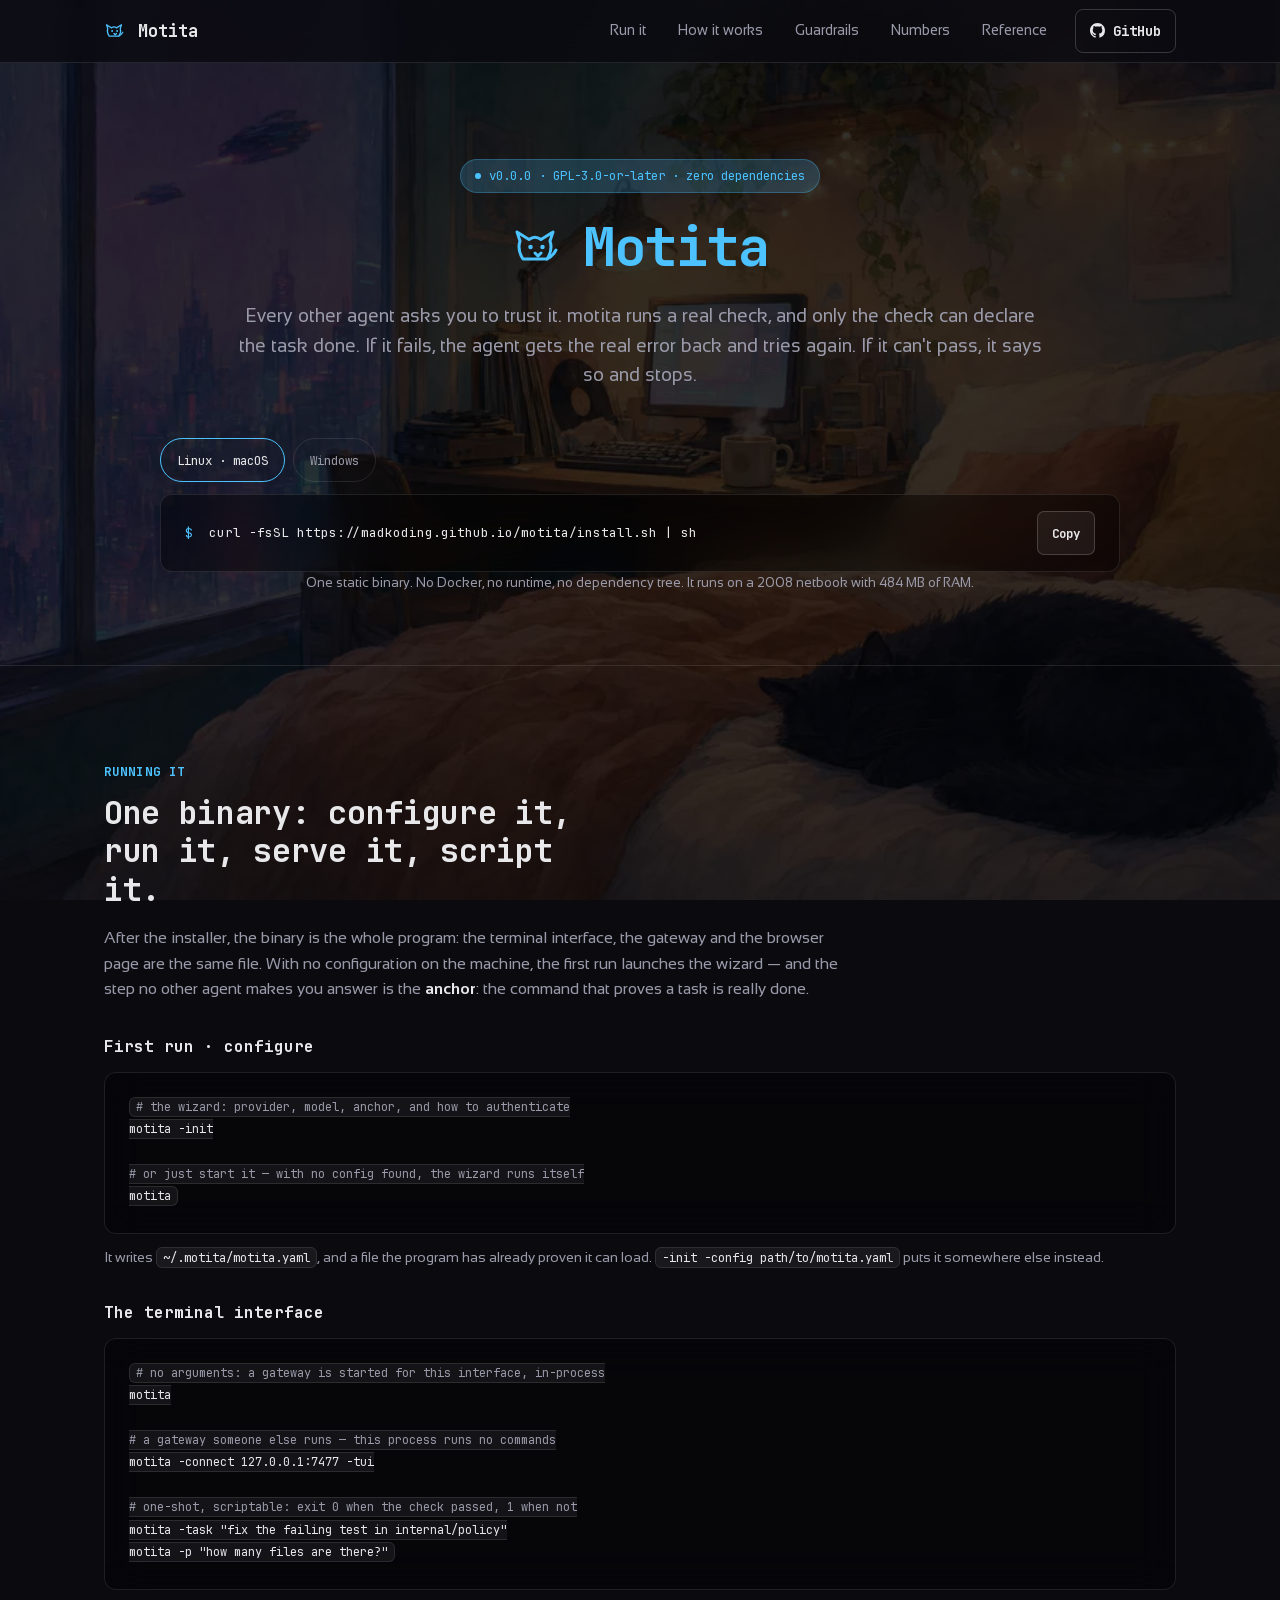
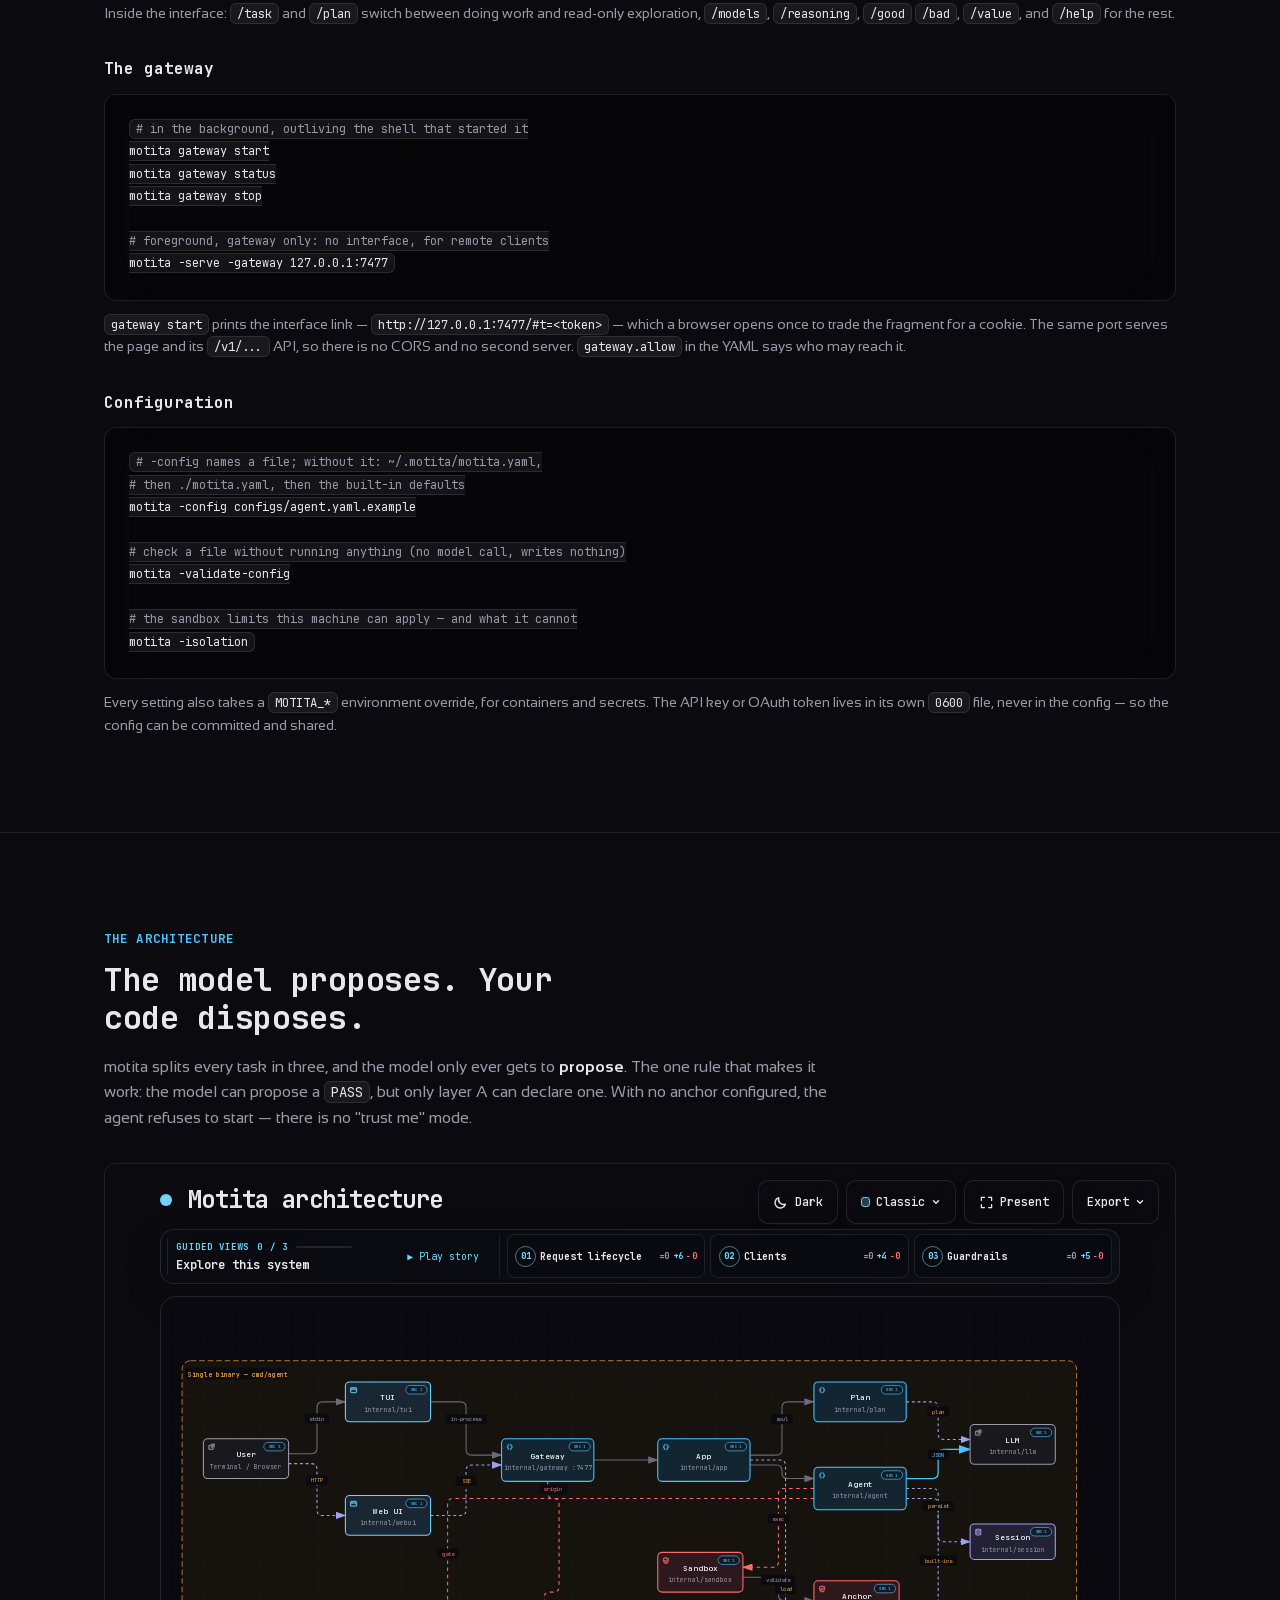
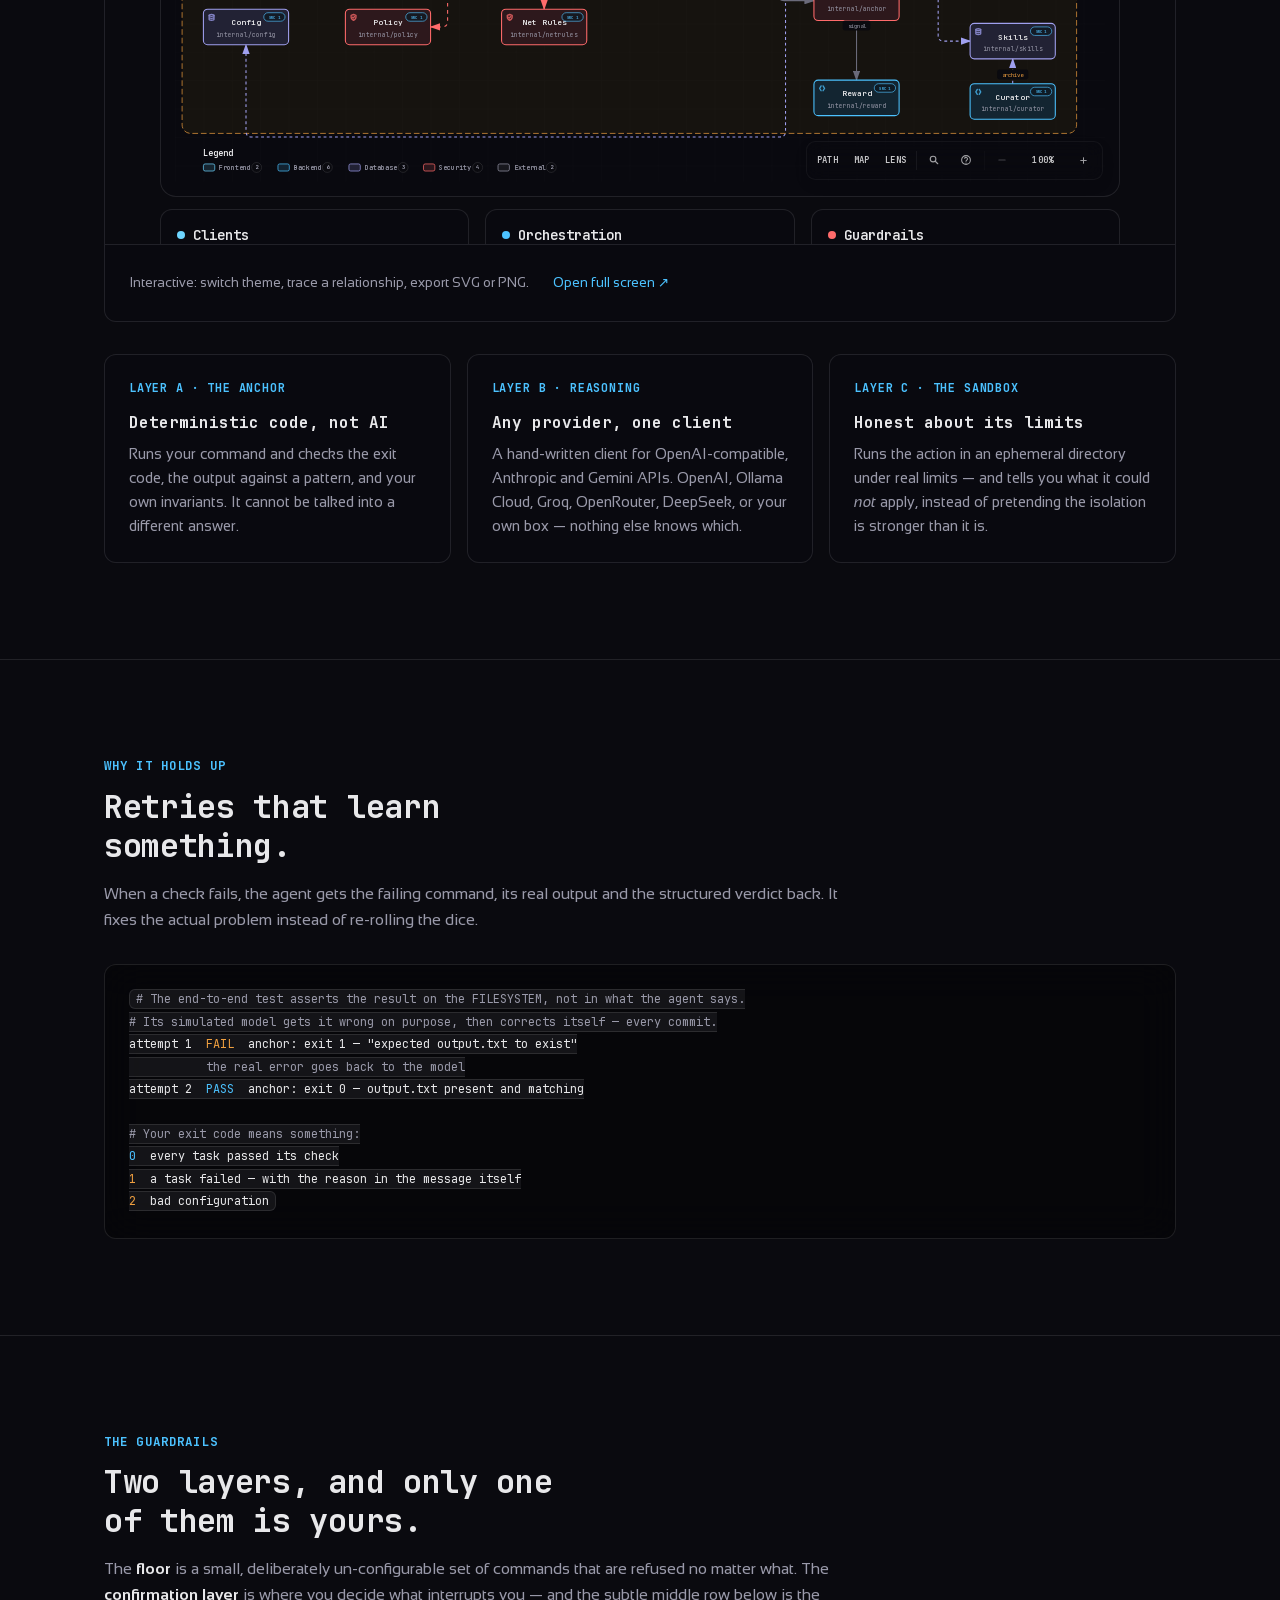
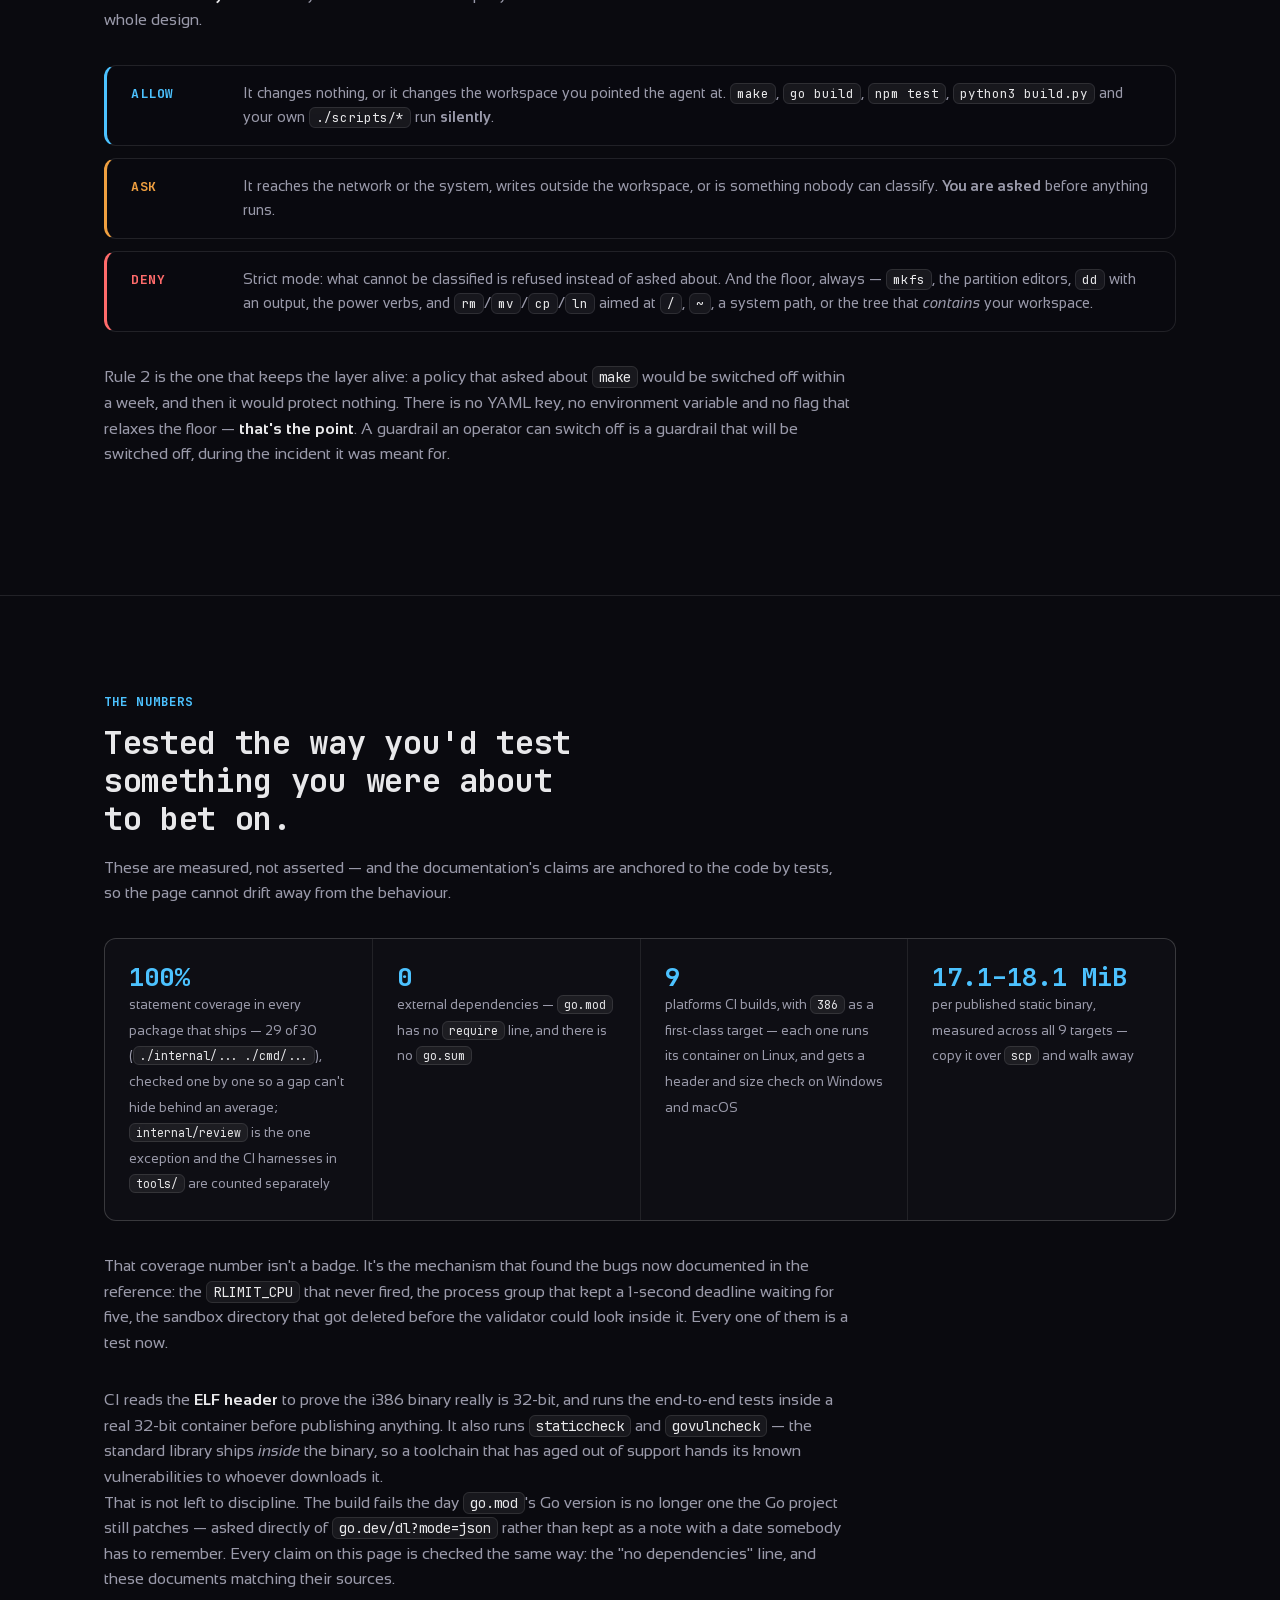
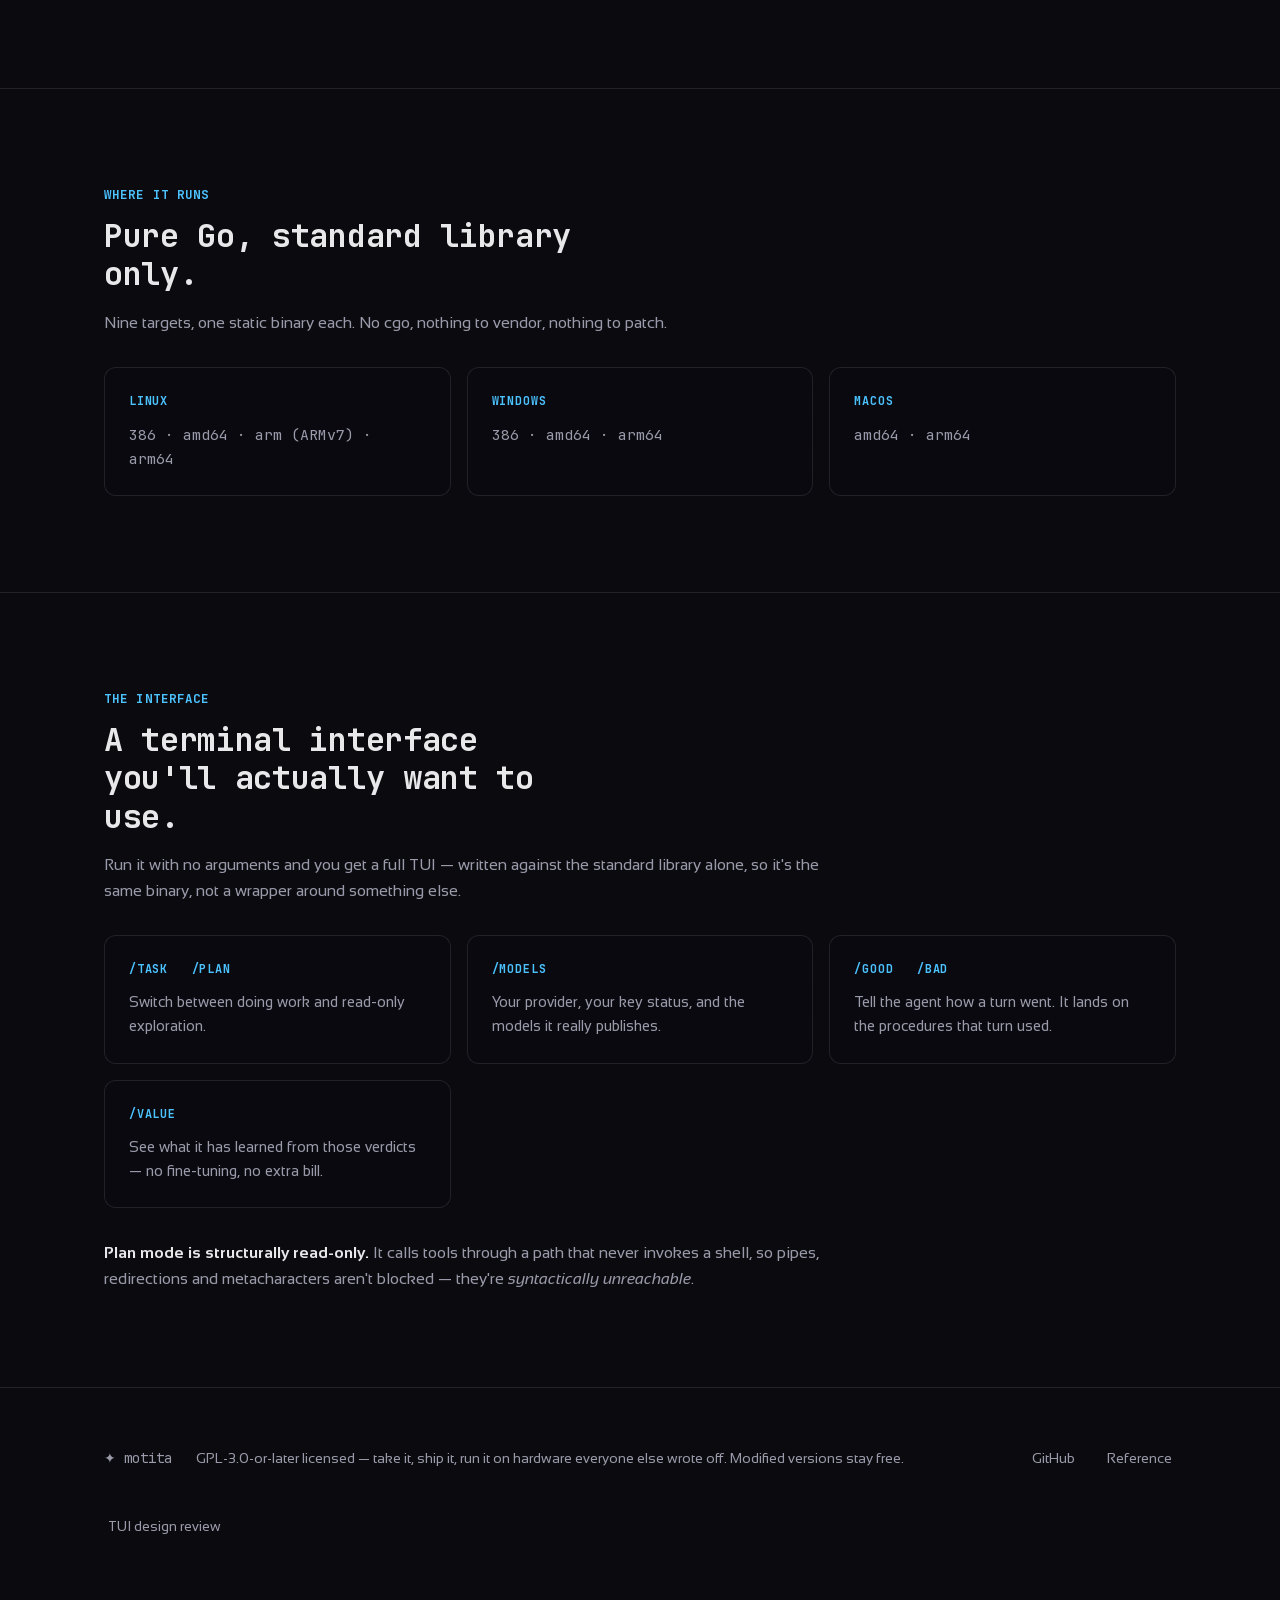
==== commit 4ab5b093: "docs: the numbers on the page and in the README, and a gate so they stay true (#19) The README had b" ====
--- a/site/index.html
+++ b/site/index.html
@@ -737,7 +737,7 @@
         <div class="stat"><span class="n">100%</span><span class="l">statement coverage in every package that ships — 29 of 30 (<code>./internal/... ./cmd/...</code>), checked one by one so a gap can't hide behind an average; <code>internal/review</code> is the one exception and the CI harnesses in <code>tools/</code> are counted separately</span></div>
         <div class="stat"><span class="n">0</span><span class="l">external dependencies — <code>go.mod</code> has no <code>require</code> line, and there is no <code>go.sum</code></span></div>
         <div class="stat"><span class="n">9</span><span class="l">platforms CI builds, with <code>386</code> as a first-class target — each one runs its container on Linux, and gets a header and size check on Windows and macOS</span></div>
-        <div class="stat"><span class="n">9.3–10.2&nbsp;MB</span><span class="l">per published static binary, measured across all 9 targets — copy it over <code>scp</code> and walk away</span></div>
+        <div class="stat"><span class="n">17.1–18.1&nbsp;MiB</span><span class="l">per published static binary, measured across all 9 targets — copy it over <code>scp</code> and walk away</span></div>
       </div>
 
       <p class="sub" style="margin-top: var(--space-6)">
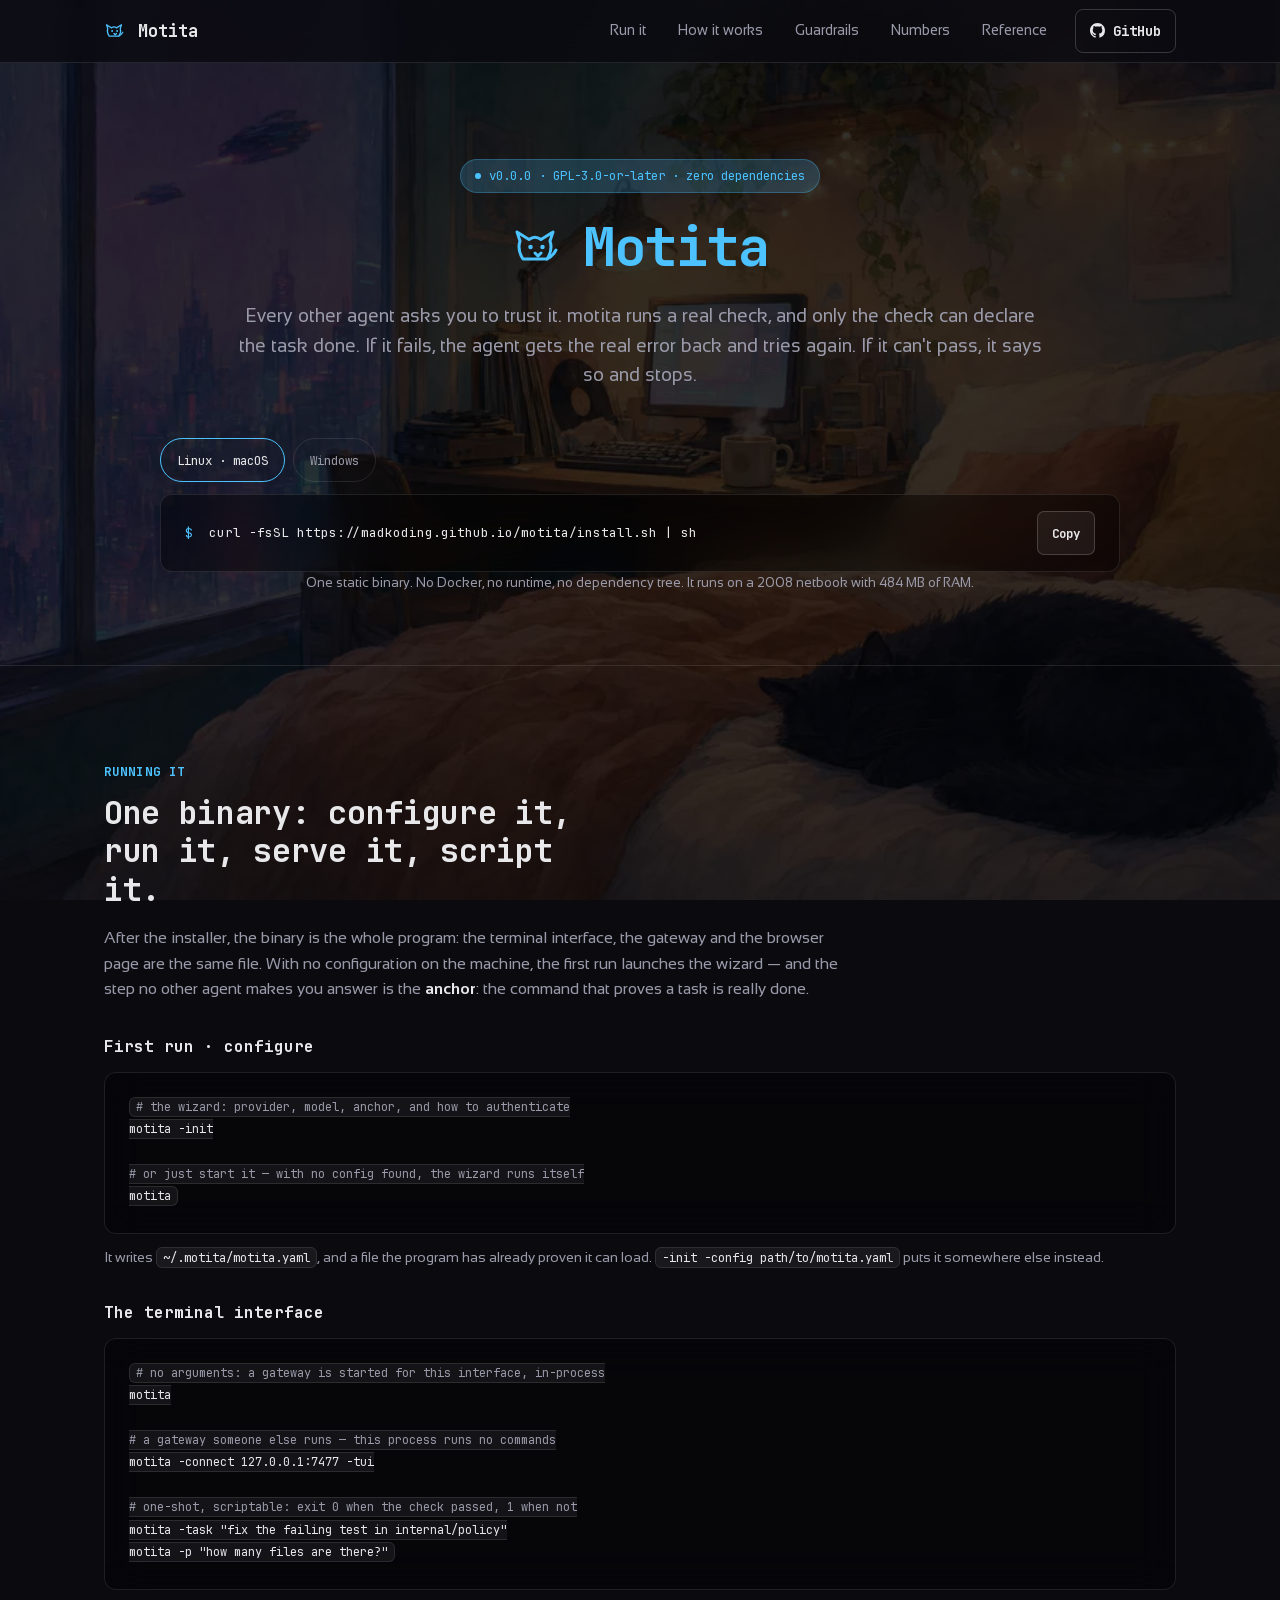
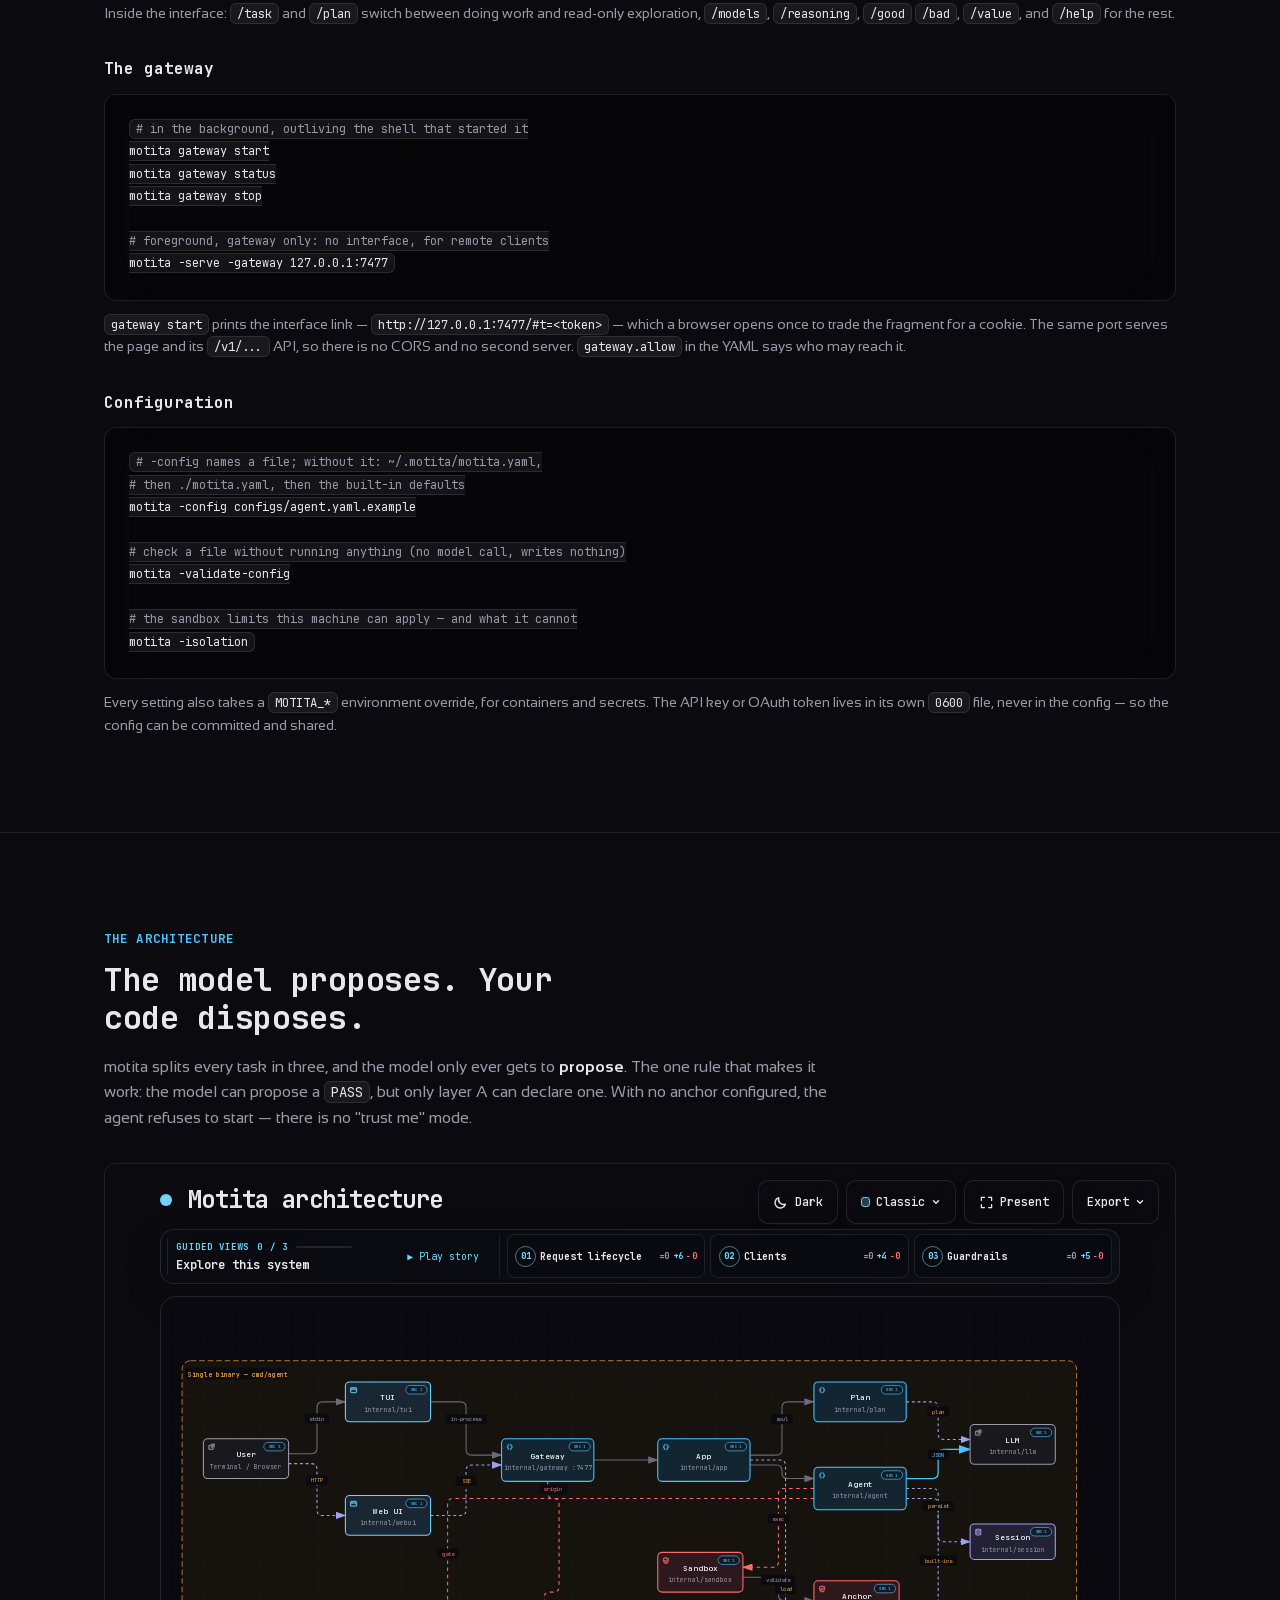
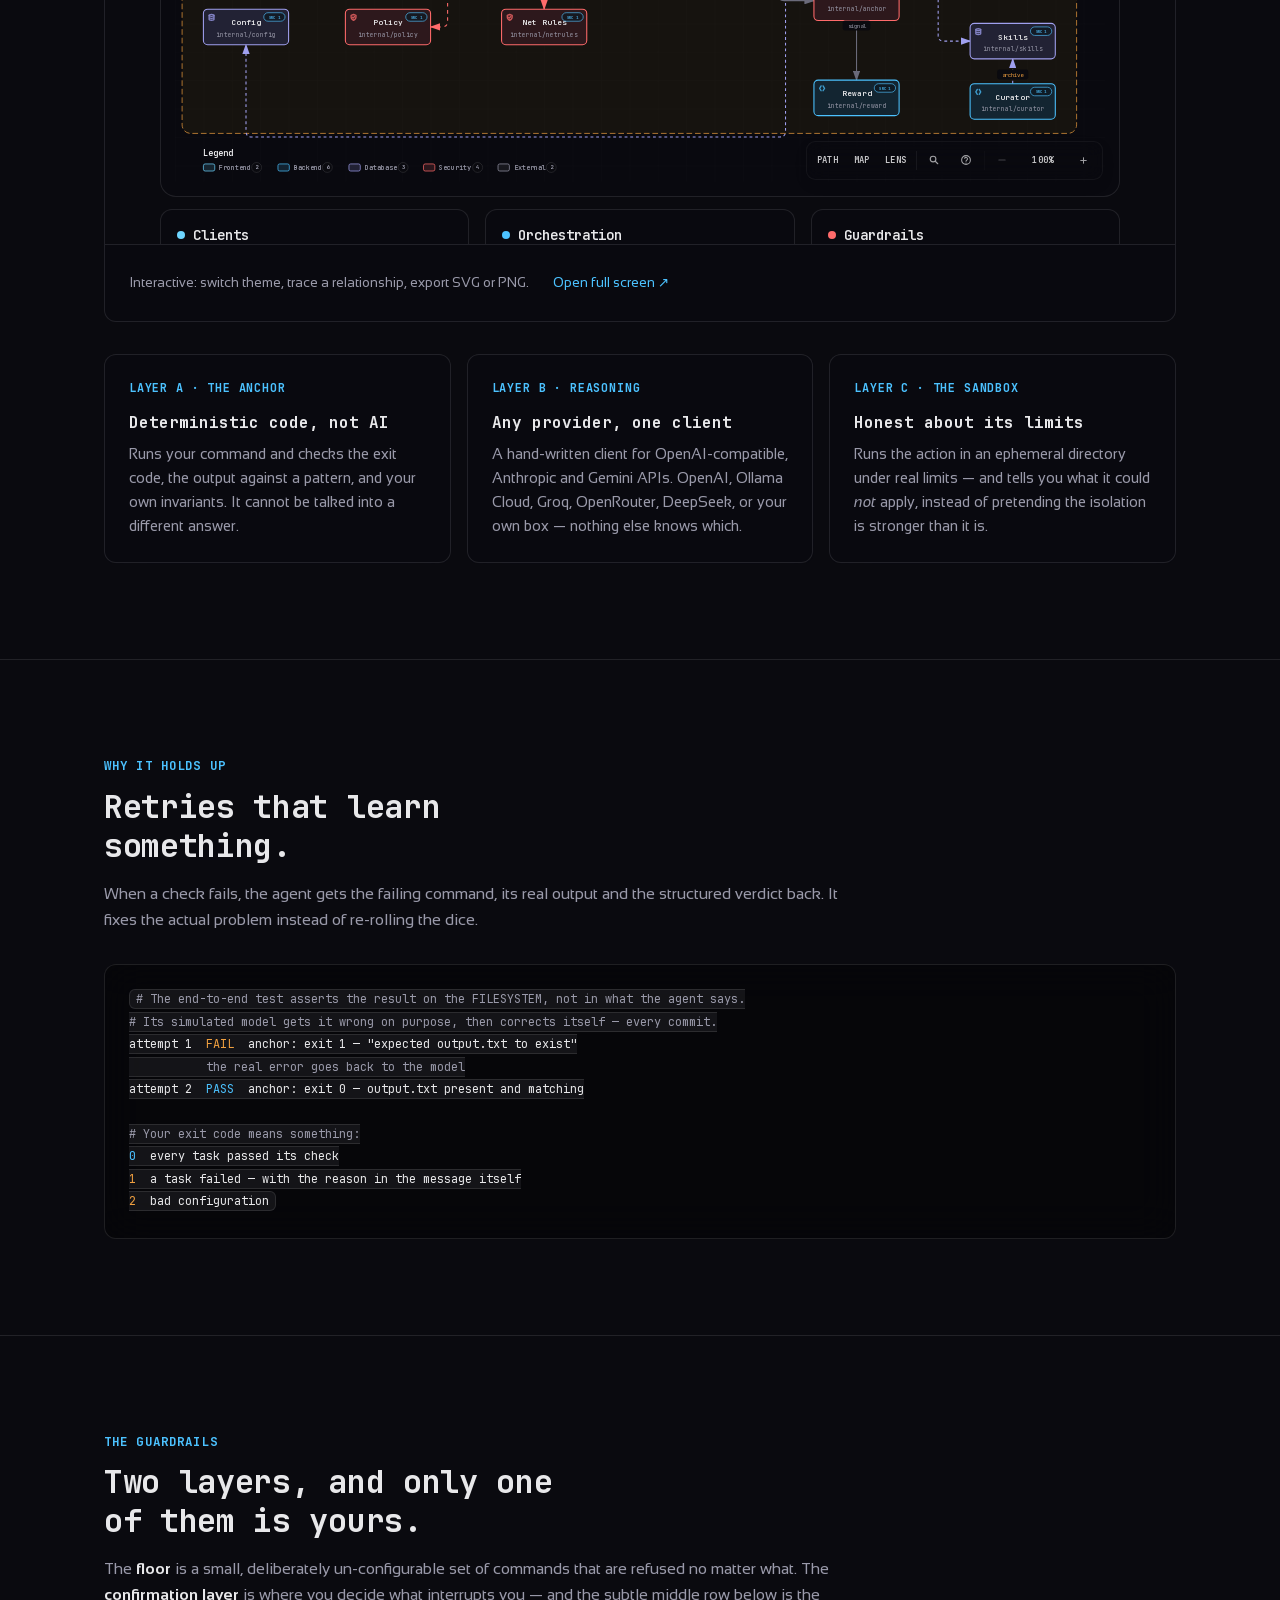
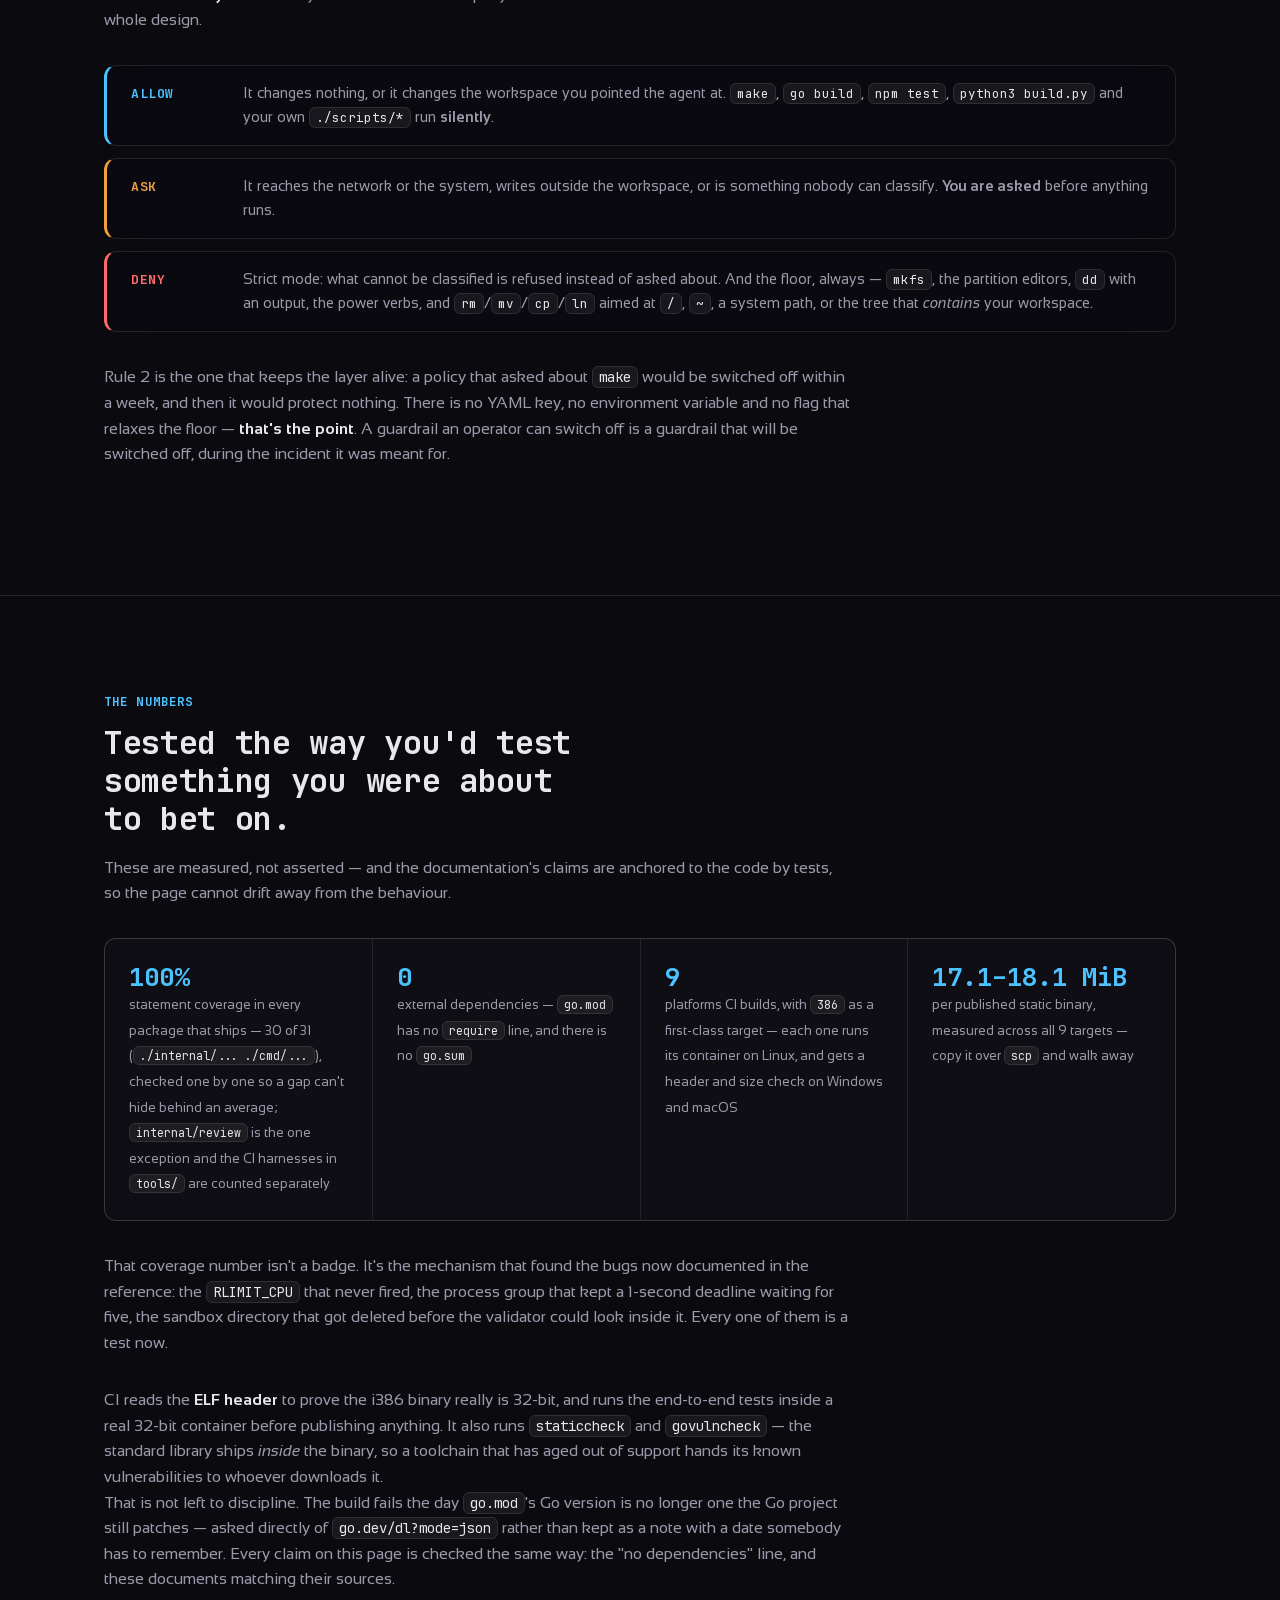
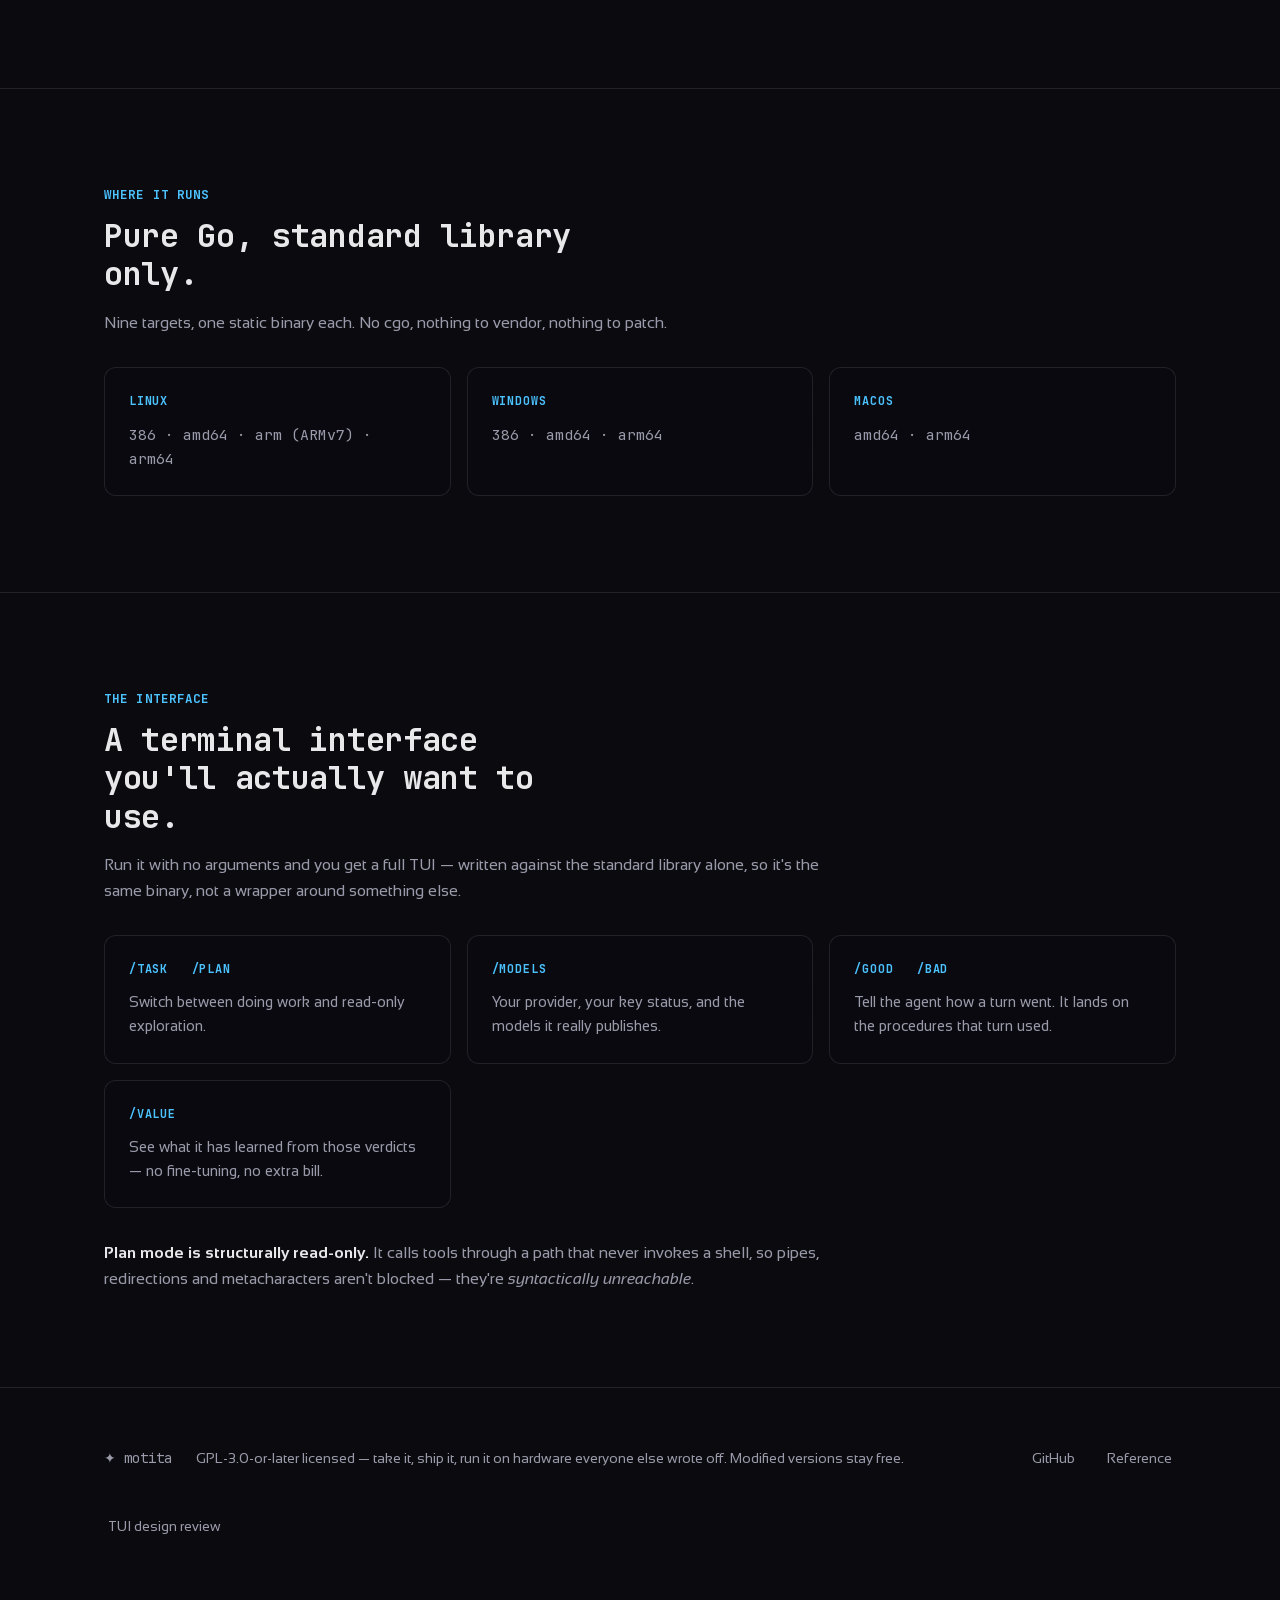
==== commit 5ca34822: "fix: scope procedures to a project, and stop the agent verifying nothing (#24) Four defects found wh" ====
--- a/site/index.html
+++ b/site/index.html
@@ -734,7 +734,7 @@
       </p>
 
       <div class="stats">
-        <div class="stat"><span class="n">100%</span><span class="l">statement coverage in every package that ships — 29 of 30 (<code>./internal/... ./cmd/...</code>), checked one by one so a gap can't hide behind an average; <code>internal/review</code> is the one exception and the CI harnesses in <code>tools/</code> are counted separately</span></div>
+        <div class="stat"><span class="n">100%</span><span class="l">statement coverage in every package that ships — 30 of 31 (<code>./internal/... ./cmd/...</code>), checked one by one so a gap can't hide behind an average; <code>internal/review</code> is the one exception and the CI harnesses in <code>tools/</code> are counted separately</span></div>
         <div class="stat"><span class="n">0</span><span class="l">external dependencies — <code>go.mod</code> has no <code>require</code> line, and there is no <code>go.sum</code></span></div>
         <div class="stat"><span class="n">9</span><span class="l">platforms CI builds, with <code>386</code> as a first-class target — each one runs its container on Linux, and gets a header and size check on Windows and macOS</span></div>
         <div class="stat"><span class="n">17.1–18.1&nbsp;MiB</span><span class="l">per published static binary, measured across all 9 targets — copy it over <code>scp</code> and walk away</span></div>
